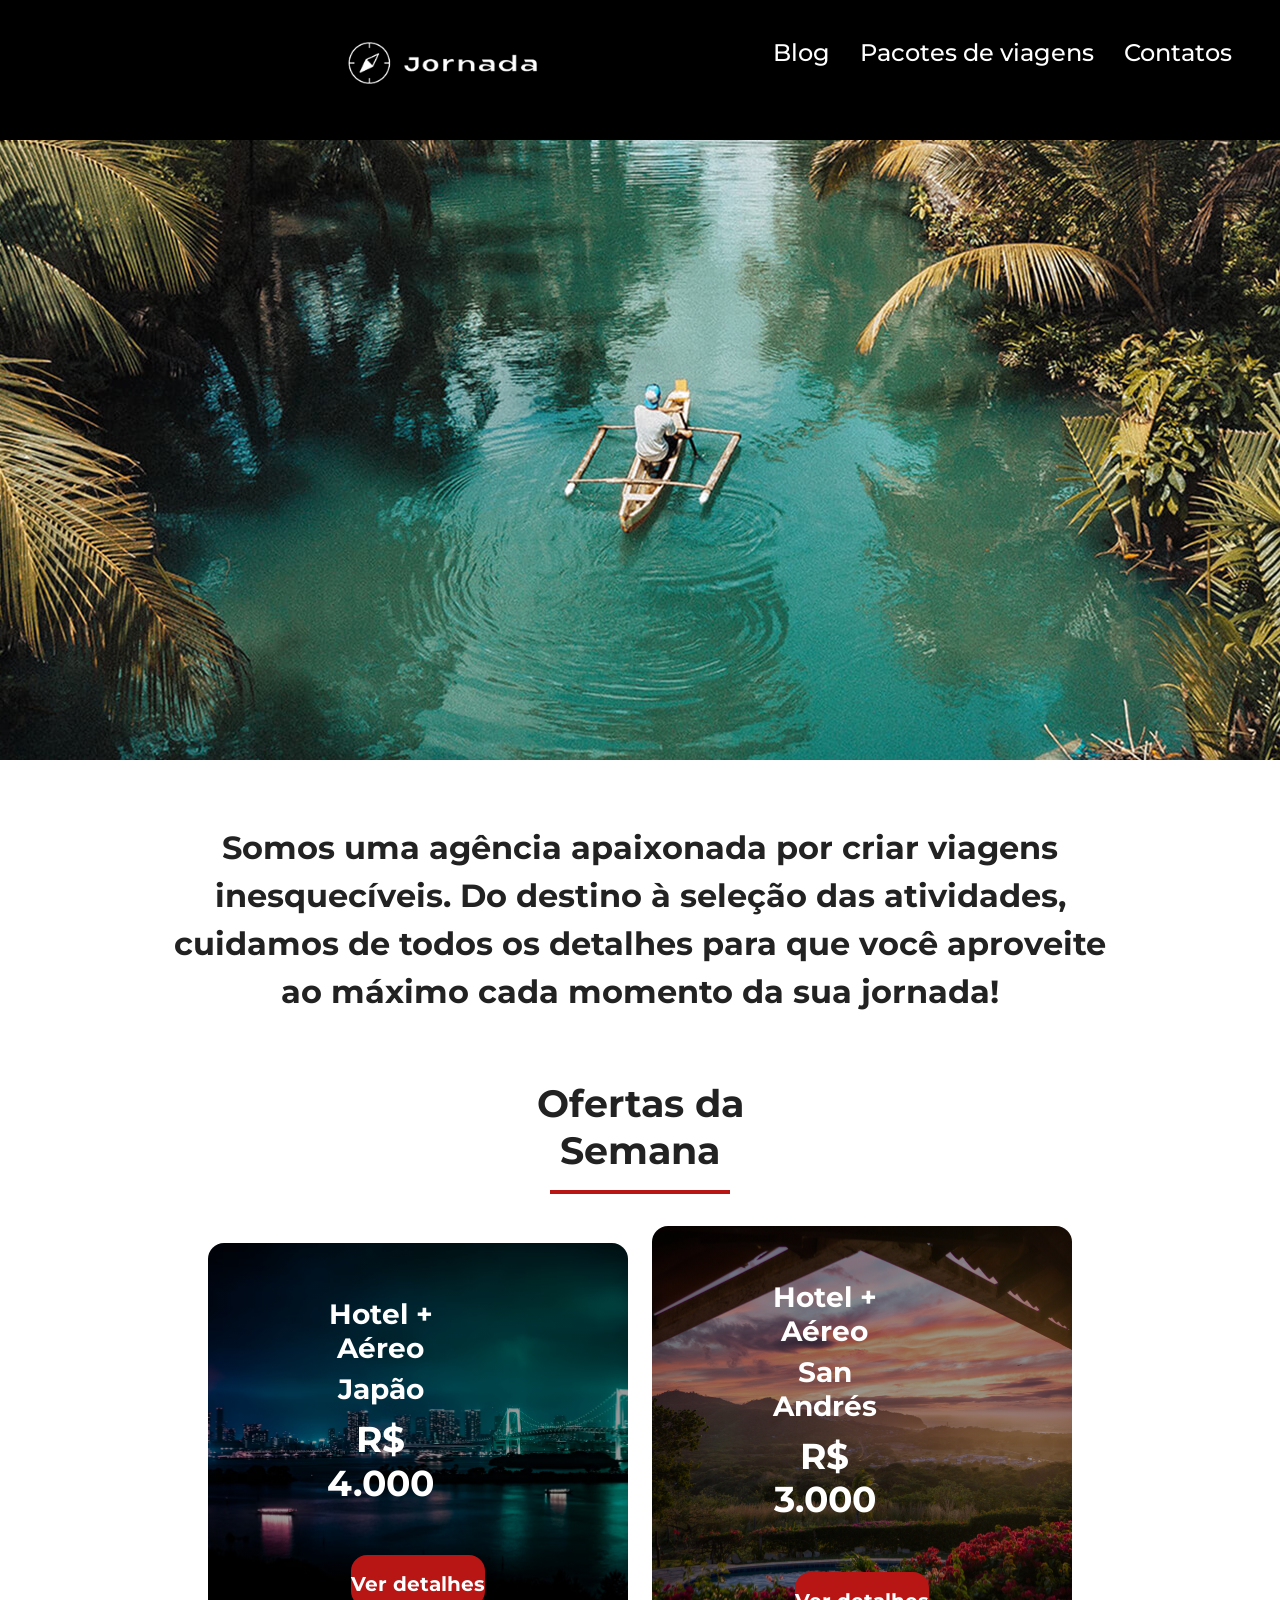
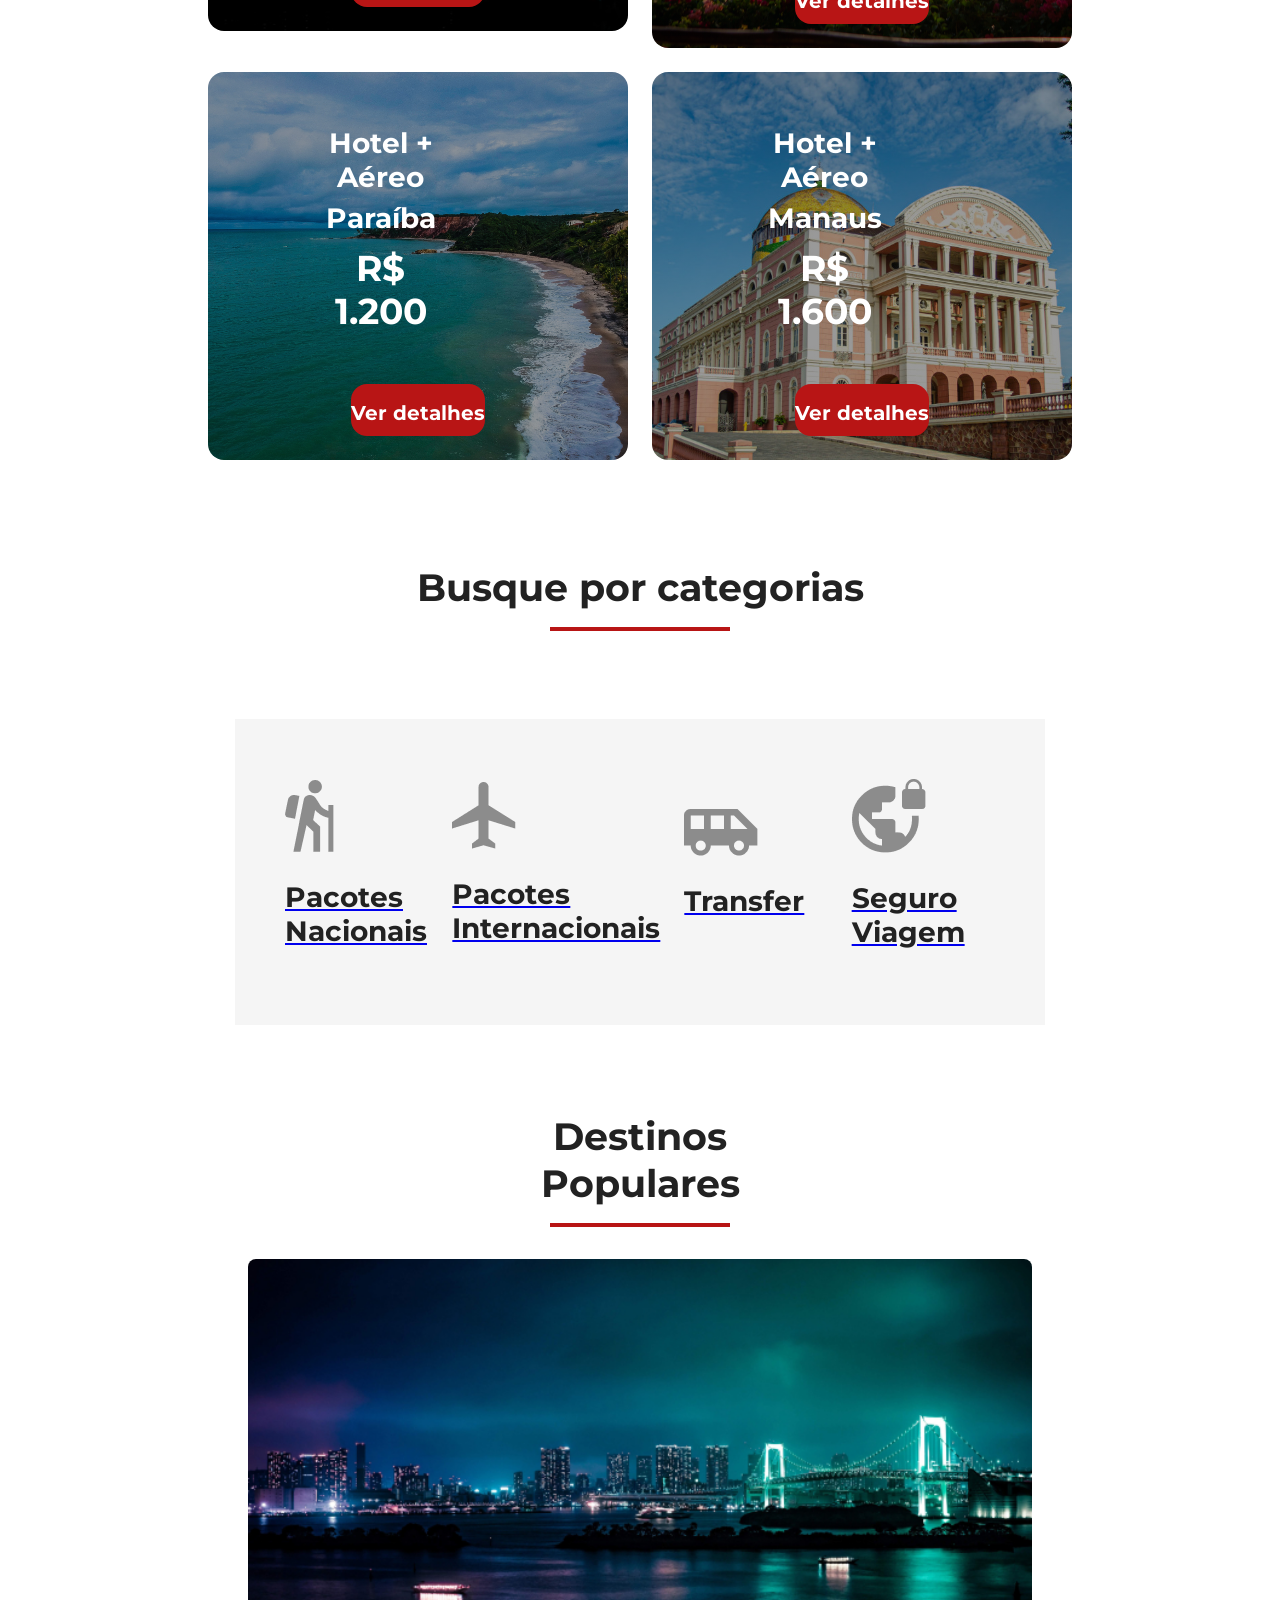
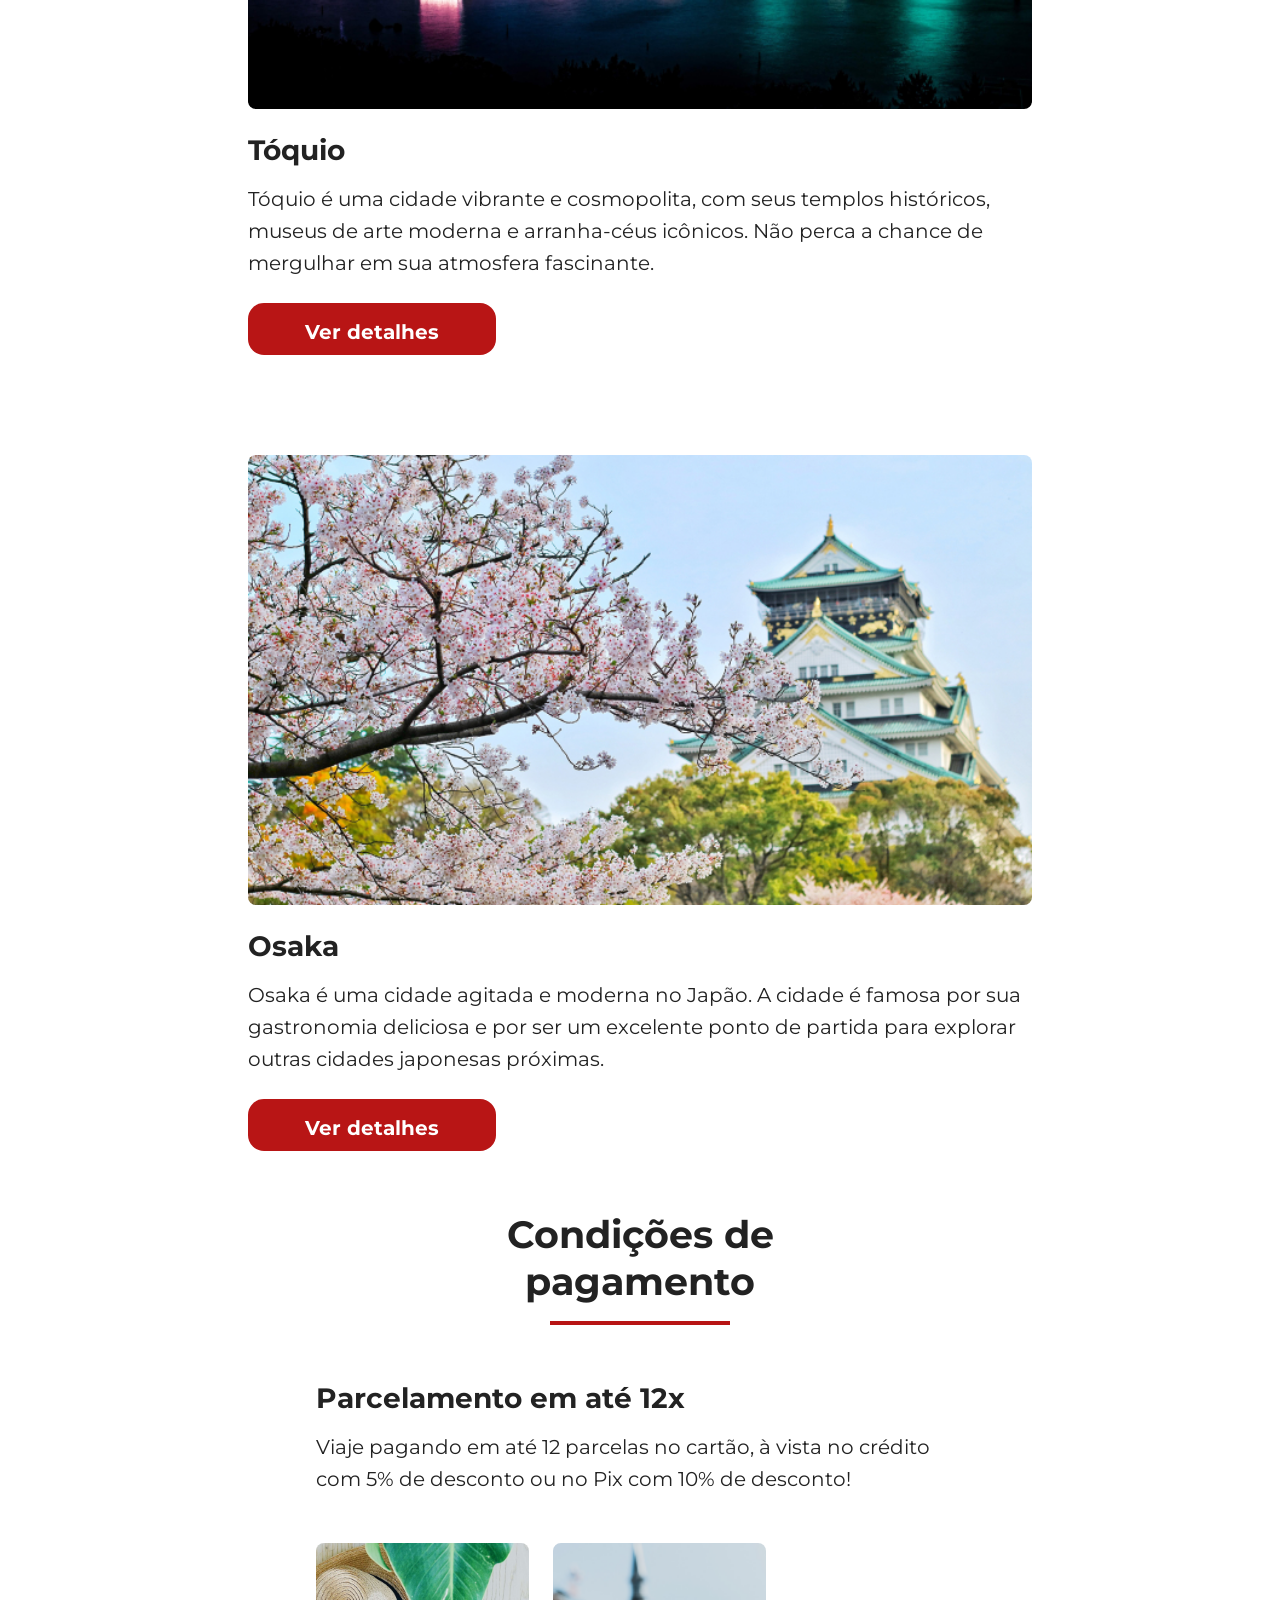
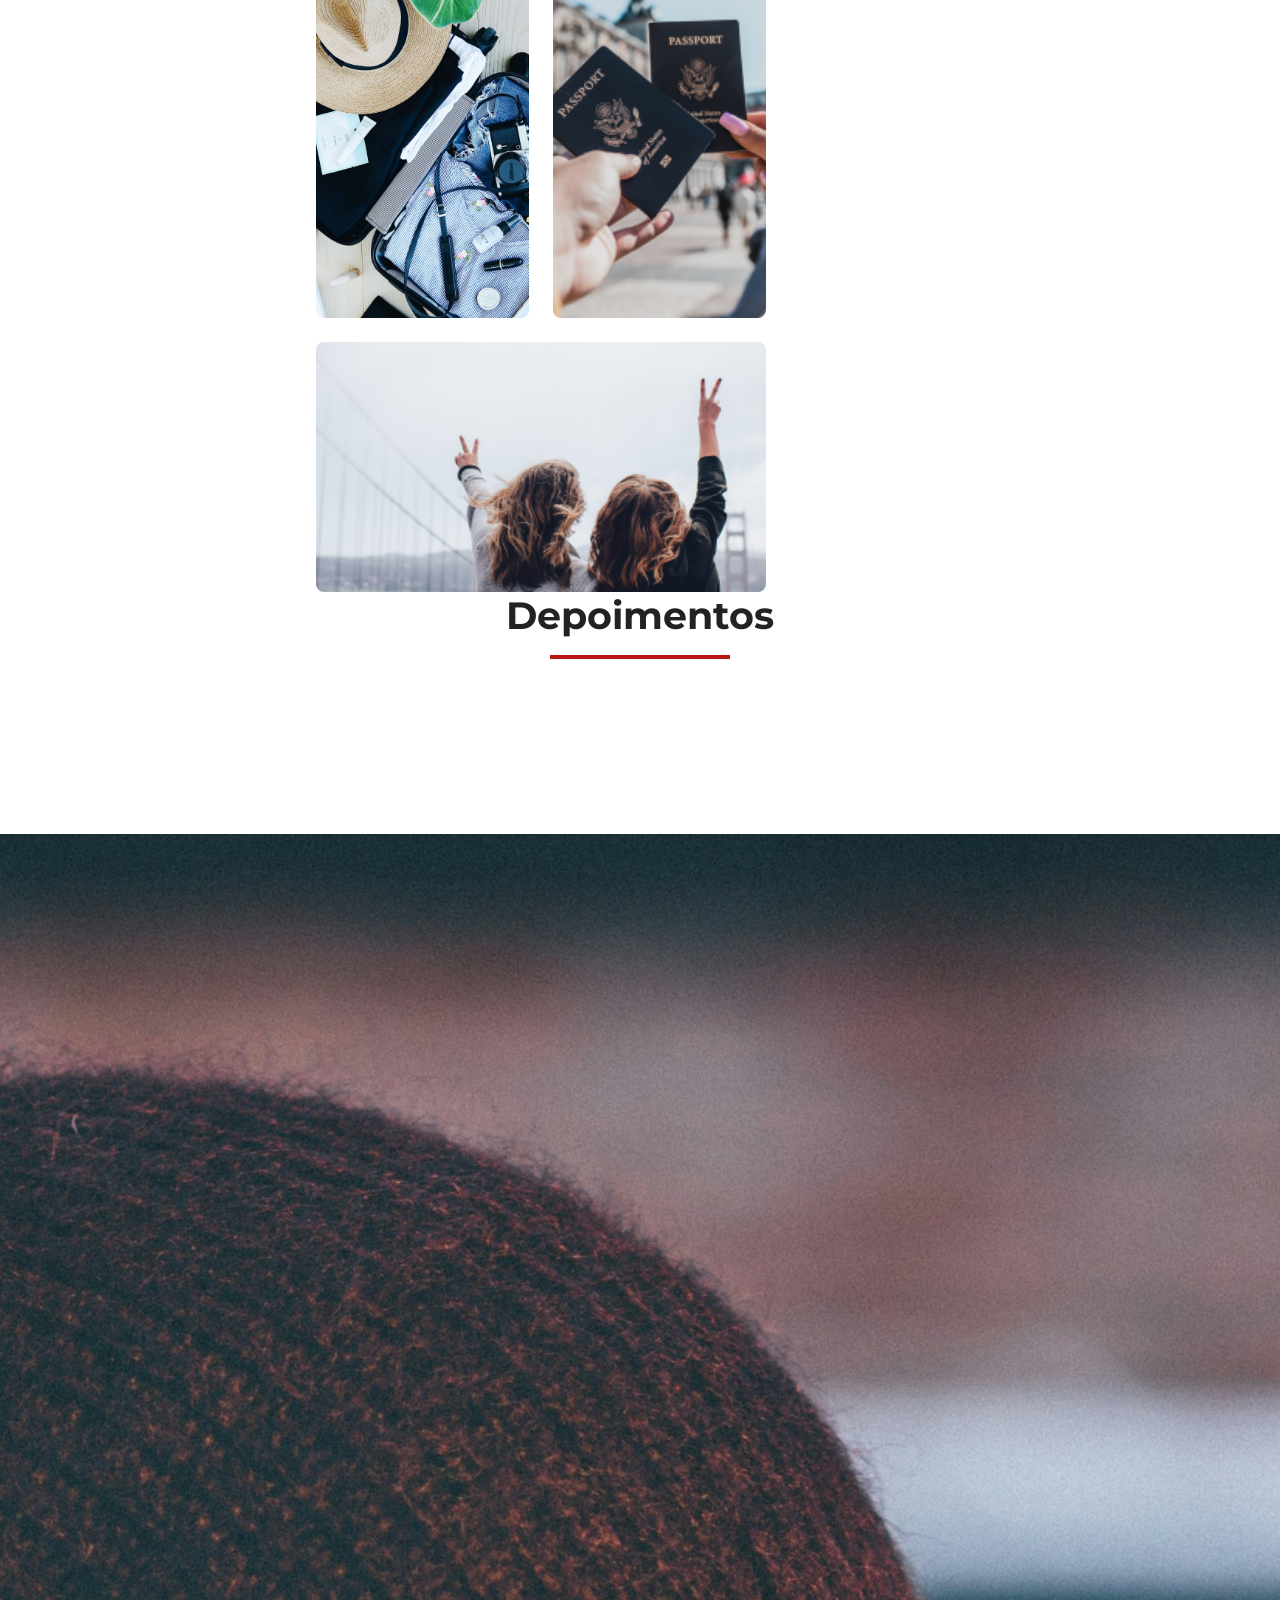
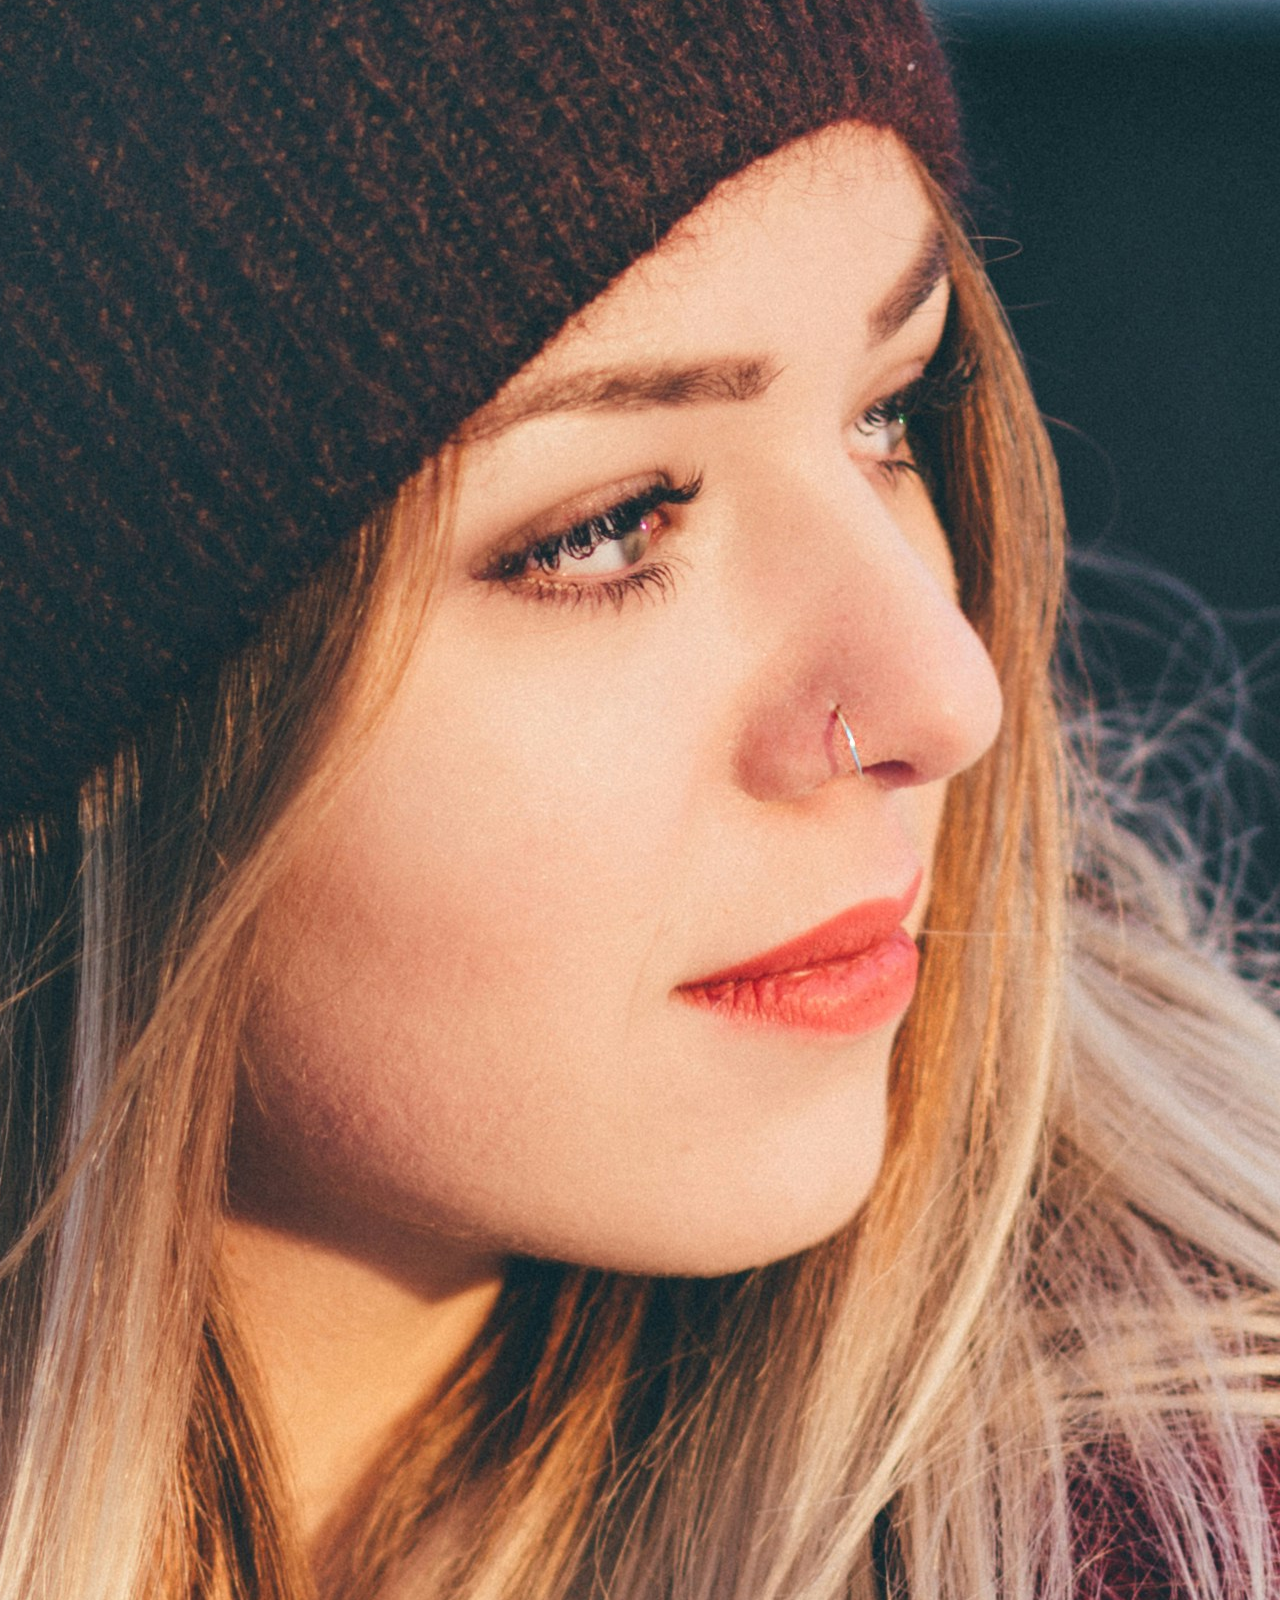
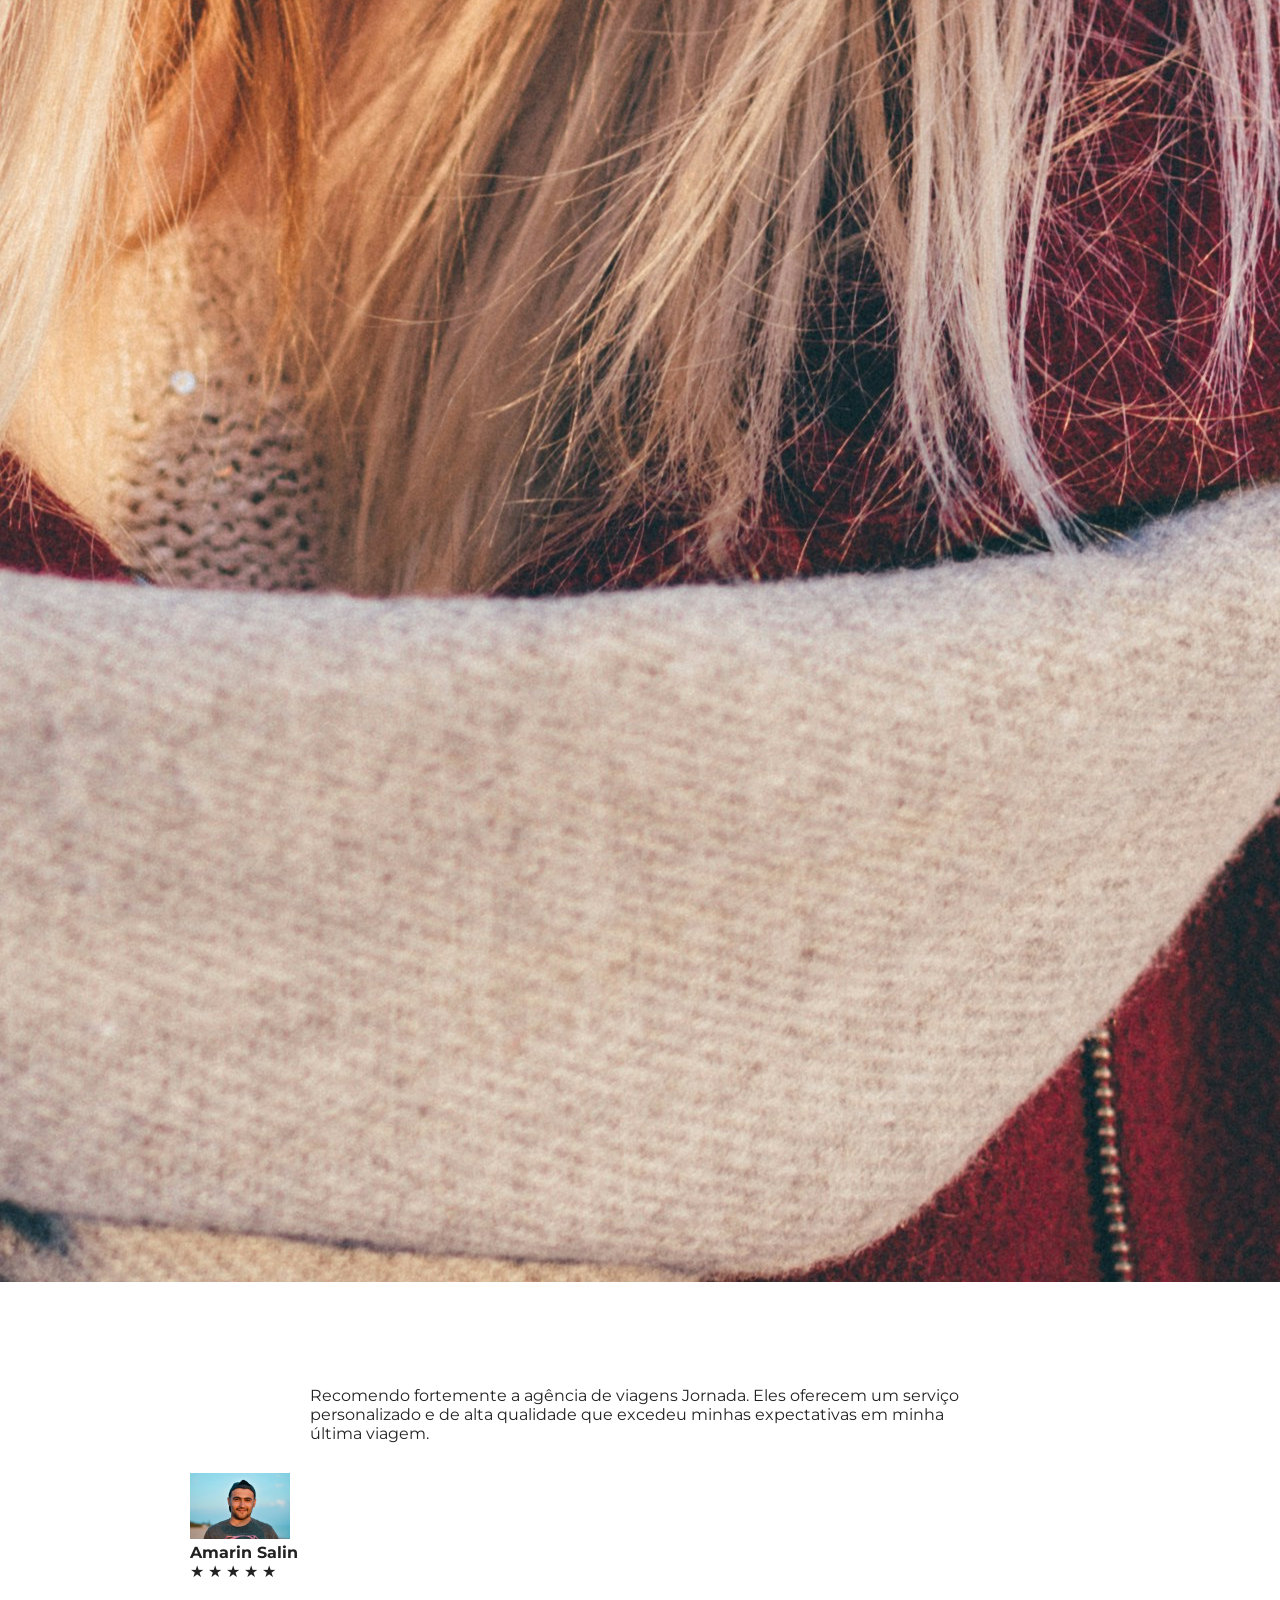
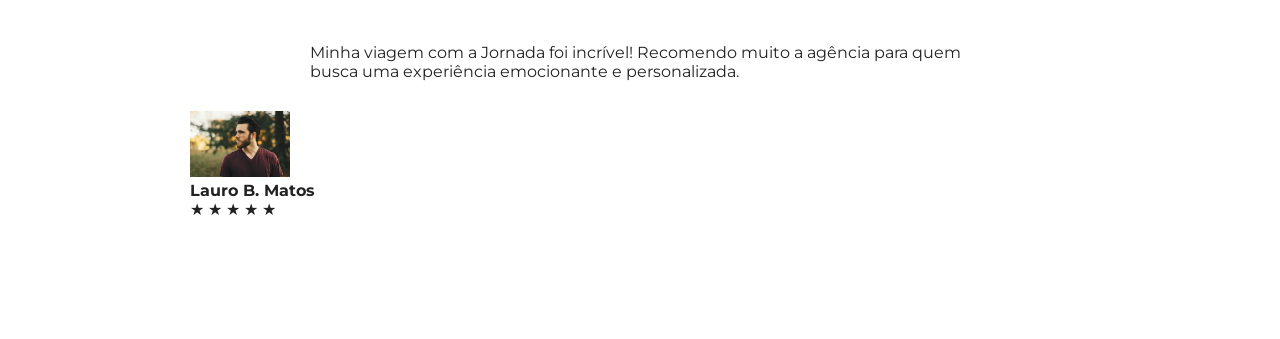
==== index.html @ e52e6d67 "reabase do html" ====
<!doctype html>
<html lang="pt-br">
  <head>
    <meta charset="UTF-8" />
    <meta name="viewport" content="width=device-width, initial-scale=1.0" />
    <link rel="stylesheet" href="./css/style.css" />
    <title>Jornada de Viagens</title>
  </head>
  <body>
    <header class="main-header" class="main-header">
      <a class="logo" href="index.html" title="Volta para a página Inicial ">
        <img
          class="img-mobile"
          src="././css/img/bussola-jornada-branca 1.png"
          alt="Bussola da Jornada de Viagens branca"
        />
      </a>
      <img
        class="img-desktop"
        src="./css/img/bussula-jornada-texto-branco.png"
        alt="Logo da Jornada de Viagens branca"
      />
      <div class="navigation-menu">
        <label for="menu">
          <img src="./css/img/menu.png" alt="Ícone de menu" />
        </label>
        <input type="checkbox" id="menu" class="menu-toggle" hidden />
        <nav>
          <ul class="list-links">
            <li>
              <a href="blog.html" target="_blank" title="Acessar o blog"
                >Blog</a
              >
            </li>
            <li>
              <a
                href="pacotes.html"
                target="_blank"
                title="Ver pacotes de viagens"
                >Pacotes de viagens</a
              >
            </li>
            <li>
              <a
                href="contatos.html"
                target="_blank"
                title="Acessar informações de contatos"
                >Contatos</a
              >
            </li>
          </ul>
        </nav>
      </div>
    </header>
    <section class="hero">
      <div class="hero-img"></div>
      <h2>
        Somos uma agência apaixonada por criar viagens inesquecíveis. Do destino
        à seleção das atividades, cuidamos de todos os detalhes para que você
        aproveite ao máximo cada momento da sua jornada!
      </h2>
    </section>
    <section class="offers">
      <div class="section-title">
        <h2>Ofertas da Semana</h2>
        <hr />
      </div>
      <div class="offers-cards">
        <article class="card japao">
          <header>
            <p>Hotel + Aéreo</p>
            <h3>
              Japão<br />
              <span>R$ 4.000</span>
            </h3>
          </header>
          <footer>
            <a href="#" class="button">Ver detalhes</a>
          </footer>
        </article>

        <article class="card san-andreas">
          <header>
            <p>Hotel + Aéreo</p>
            <h3>
              San Andrés<br />
              <span>R$ 3.000</span>
            </h3>
          </header>
          <footer>
            <a href="#" class="button">Ver detalhes</a>
          </footer>
        </article>

        <article class="card paraiba">
          <header>
            <p>Hotel + Aéreo</p>
            <h3>
              Paraíba<br />
              <span>R$ 1.200</span>
            </h3>
          </header>
          <footer>
            <a href="#" class="button">Ver detalhes</a>
          </footer>
        </article>

        <article class="card manaus">
          <header>
            <p>Hotel + Aéreo</p>
            <h3>
              Manaus<br />
              <span>R$ 1.600</span>
            </h3>
          </header>
          <footer>
            <a href="#" class="button">Ver detalhes</a>
          </footer>
        </article>
      </div>
    </section>
    <section class="category">
      <div class="section-title">
        <h2>Busque por categorias</h2>
        <hr />
      </div>
      <div class="icone">
        <a href="#" target="_blank" class="card">
          <img src="./css/img/andarilho.png" alt="icone de andarilho" />
          <h3 class="content-title">
            Pacotes<br />
            Nacionais
          </h3>
        </a>

        <a href="#" target="_blank" class="card">
          <img src="./css/img/aviao.png" alt="icone de aviao" />
          <h3 class="content-title">
            Pacotes<br />
            Internacionais
          </h3>
        </a>

        <a href="#" target="_blank" class="card single-line transfer">
          <img src="./css/img/onibus.png" alt="icone de onibus" />
          <h3 class="content-title">Transfer</h3>
        </a>

        <a href="#" target="_blank" class="card">
          <img src="./css/img/planeta.png" alt="icone de globo" />
          <h3 class="content-title">
            Seguro<br />
            Viagem
          </h3>
        </a>
      </div>
    </section>
    <section class="destination">
      <div class="section-title">
        <h2>Destinos Populares</h2>
        <hr />
      </div>

      <div class="destination-items">
        <!-- Item Tokyo -->
        <article class="item-tokyo">
          <div class="img-destination-tokyo"></div>
          <div class="content-wrapper">
            <h4 class="content-title">Tóquio</h4>
            <p class="content-text">
              Tóquio é uma cidade vibrante e cosmopolita, com seus templos
              históricos, museus de arte moderna e arranha-céus icônicos. Não
              perca a chance de mergulhar em sua atmosfera fascinante.
            </p>
            <a
              href="#"
              target="_blank"
              class="button"
              title="veja mais detalhes do destino Tokyo"
            >
              Ver detalhes
            </a>
          </div>
        </article>

        <!-- Item Osaka -->
        <article class="item-osaka">
          <div class="img-destination-osaka"></div>
          <div class="content-wrapper">
            <h4 class="content-title">Osaka</h4>
            <p class="content-text">
              Osaka é uma cidade agitada e moderna no Japão. A cidade é famosa
              por sua gastronomia deliciosa e por ser um excelente ponto de
              partida para explorar outras cidades japonesas próximas.
            </p>
            <a
              href="#"
              target="_blank"
              class="button"
              title="veja mais detalhes do destino Osaka"
            >
              Ver detalhes
            </a>
          </div>
        </article>
      </div>
    </section>
    <section class="payment">
      <div class="section-title">
        <h2>Condições de pagamento</h2>
        <hr />
      </div>
      <div class="content-container">
        <div class="text-content">
          <h3 class="content-title">Parcelamento em até 12x</h3>
          <p class="content-text">
            Viaje pagando em até 12 parcelas no cartão, à vista no crédito com
            5% de desconto ou no Pix com 10% de desconto!
          </p>
        </div>
        <div class="image-content">
          <div class="image bag"></div>
          <div class="image passport"></div>
          <div class="image people colspan-2"></div>
        </div>
      </div>
    </section>
    <section class="testimonials">
      <div class="section-title">
        <h2>Depoimentos</h2>
        <hr />
      </div>
      <div class="testimonials-container">
        <article>
          <header>
            <p>
              A Jornada foi uma das melhores agências de viagens que eu já
              experimentei. O serviço ao cliente foi excepcional, e toda a
              equipe foi muito atenciosa e prestativa.
            </p>
          </header>
          <footer>
            <img src="./css/img/perfil01.jpg" alt="Foto de Talita Vilas Boas" />
            <div class="profile-content">
              <h4>Talita Vilas Boas</h4>
              <div class="rating">
                <span class="star">★ </span>
                <span class="star">★ </span>
                <span class="star">★ </span>
                <span class="star">★ </span>
                <span class="star">★ </span>
              </div>
            </div>
          </footer>
        </article>
        <article>
          <header>
            <p>
              Recomendo fortemente a agência de viagens Jornada. Eles oferecem
              um serviço personalizado e de alta qualidade que excedeu minhas
              expectativas em minha última viagem.
            </p>
          </header>
          <footer>
            <img
              src="./css/img/perfil02.jpg"
              width="100px"
              alt="Foto de Amarin Salin"
            />
            <div class="profile-content">
              <h4>Amarin Salin</h4>
              <div class="rating">
                <span class="star">★ </span>
                <span class="star">★ </span>
                <span class="star">★ </span>
                <span class="star">★ </span>
                <span class="star">★ </span>
              </div>
            </div>
          </footer>
        </article>
        <article>
          <header>
            <p>
              Minha viagem com a Jornada foi incrível! Recomendo muito a agência
              para quem busca uma experiência emocionante e personalizada.
            </p>
          </header>
          <footer>
            <img
              src="./css/img/perfil03.jpg"
              width="100px"
              alt="Foto de Lauro B. Matos"
            />
            <div class="profile-content">
              <h4>Lauro B. Matos</h4>
              <div class="rating">
                <span class="star">★ </span>
                <span class="star">★ </span>
                <span class="star">★ </span>
                <span class="star">★ </span>
                <span class="star">★ </span>
              </div>
            </div>
          </footer>
        </article>
      </div>
    </section>
  </body>
</html>
---- css/style.css ----
@import url(global.css);
@import url(header.css);
@import url(hero.css);
@import url(offers.css);
@import url(categoria.css);
@import url(destinations.css);
@import url(payments.css);
@import url(testimonials.css);
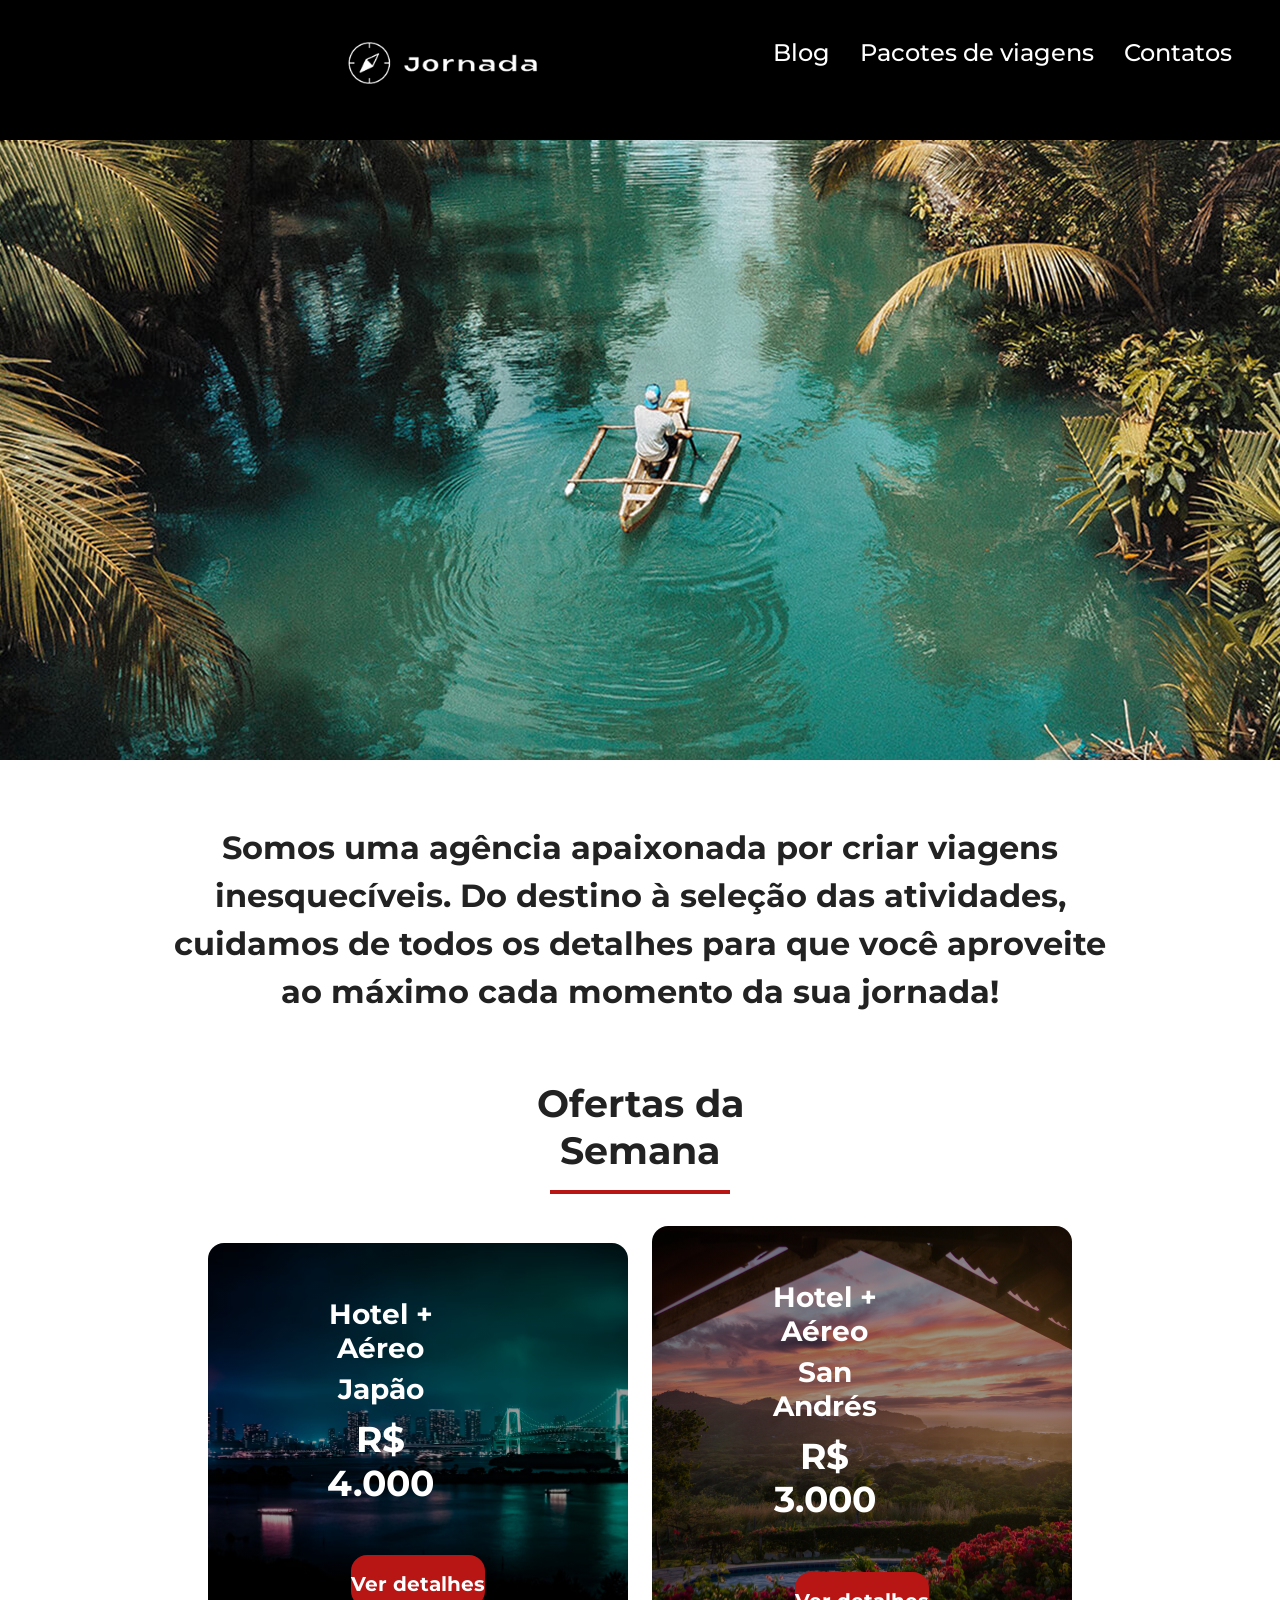
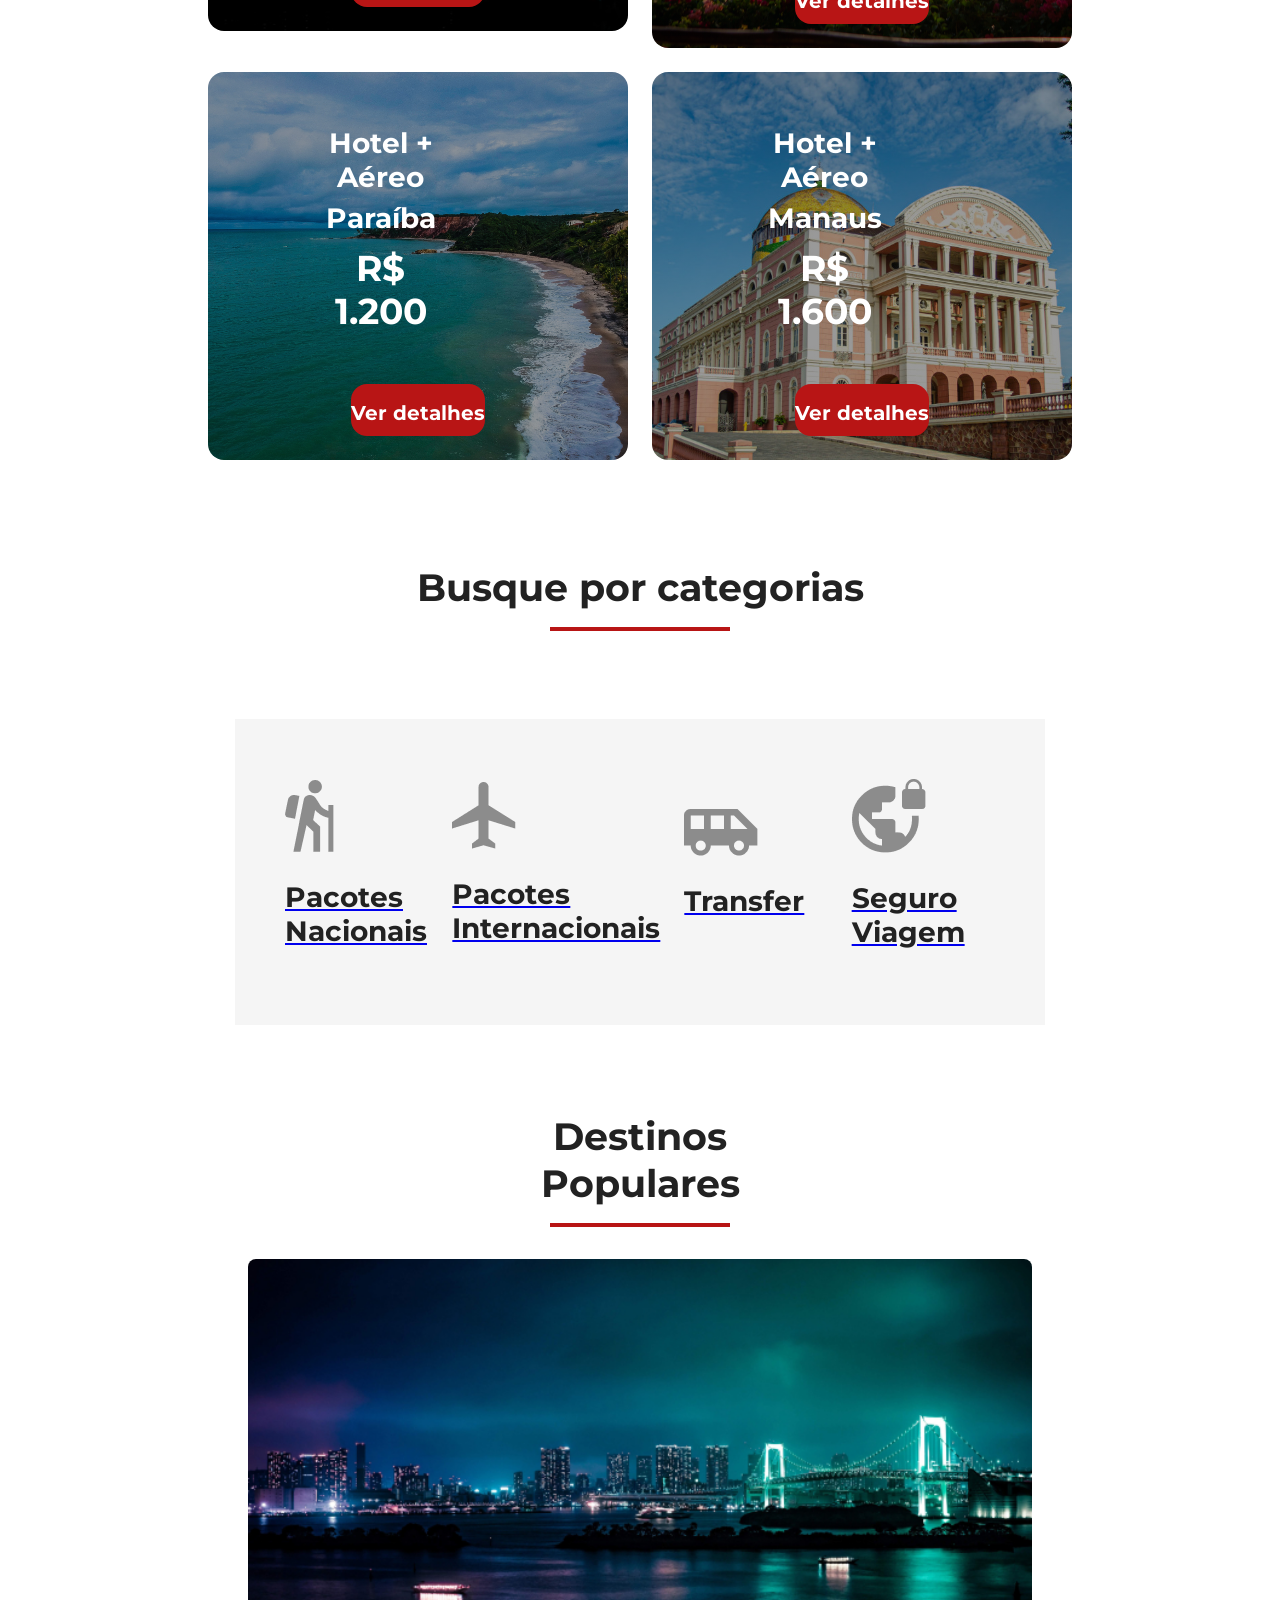
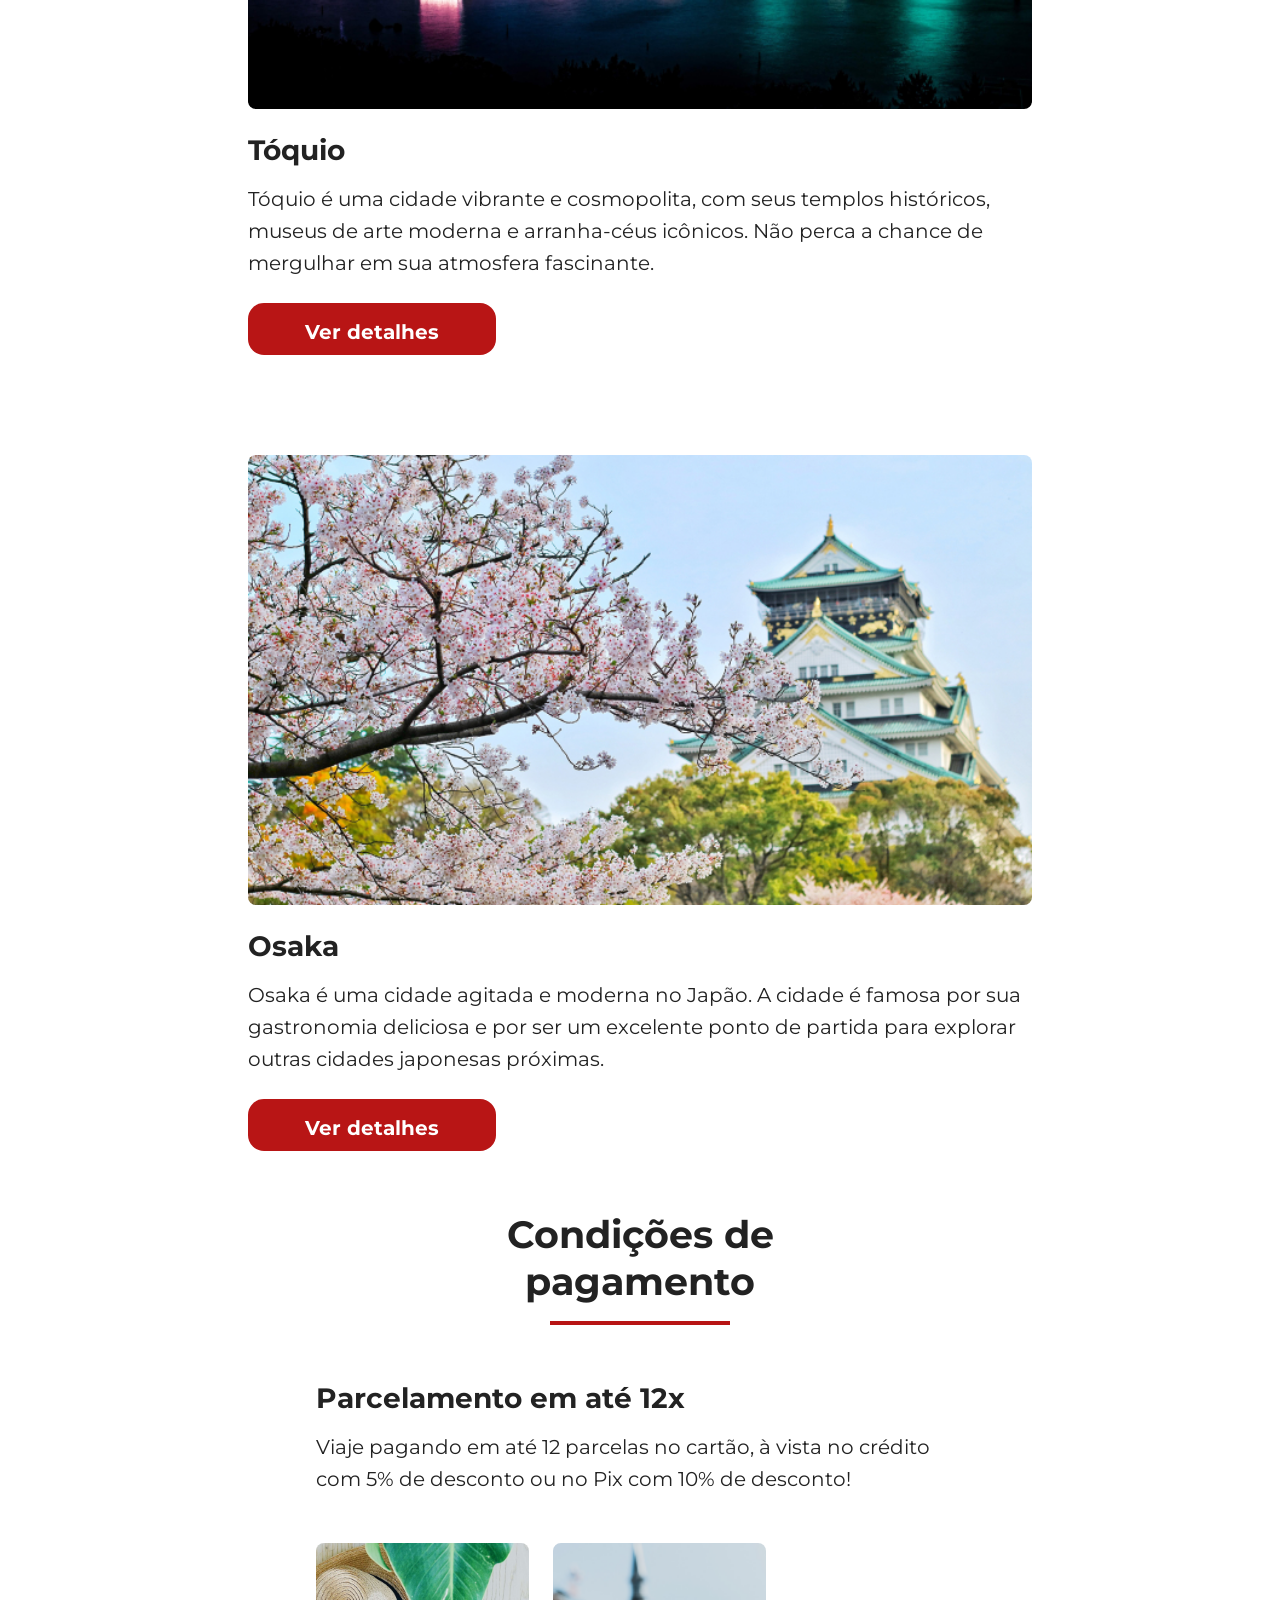
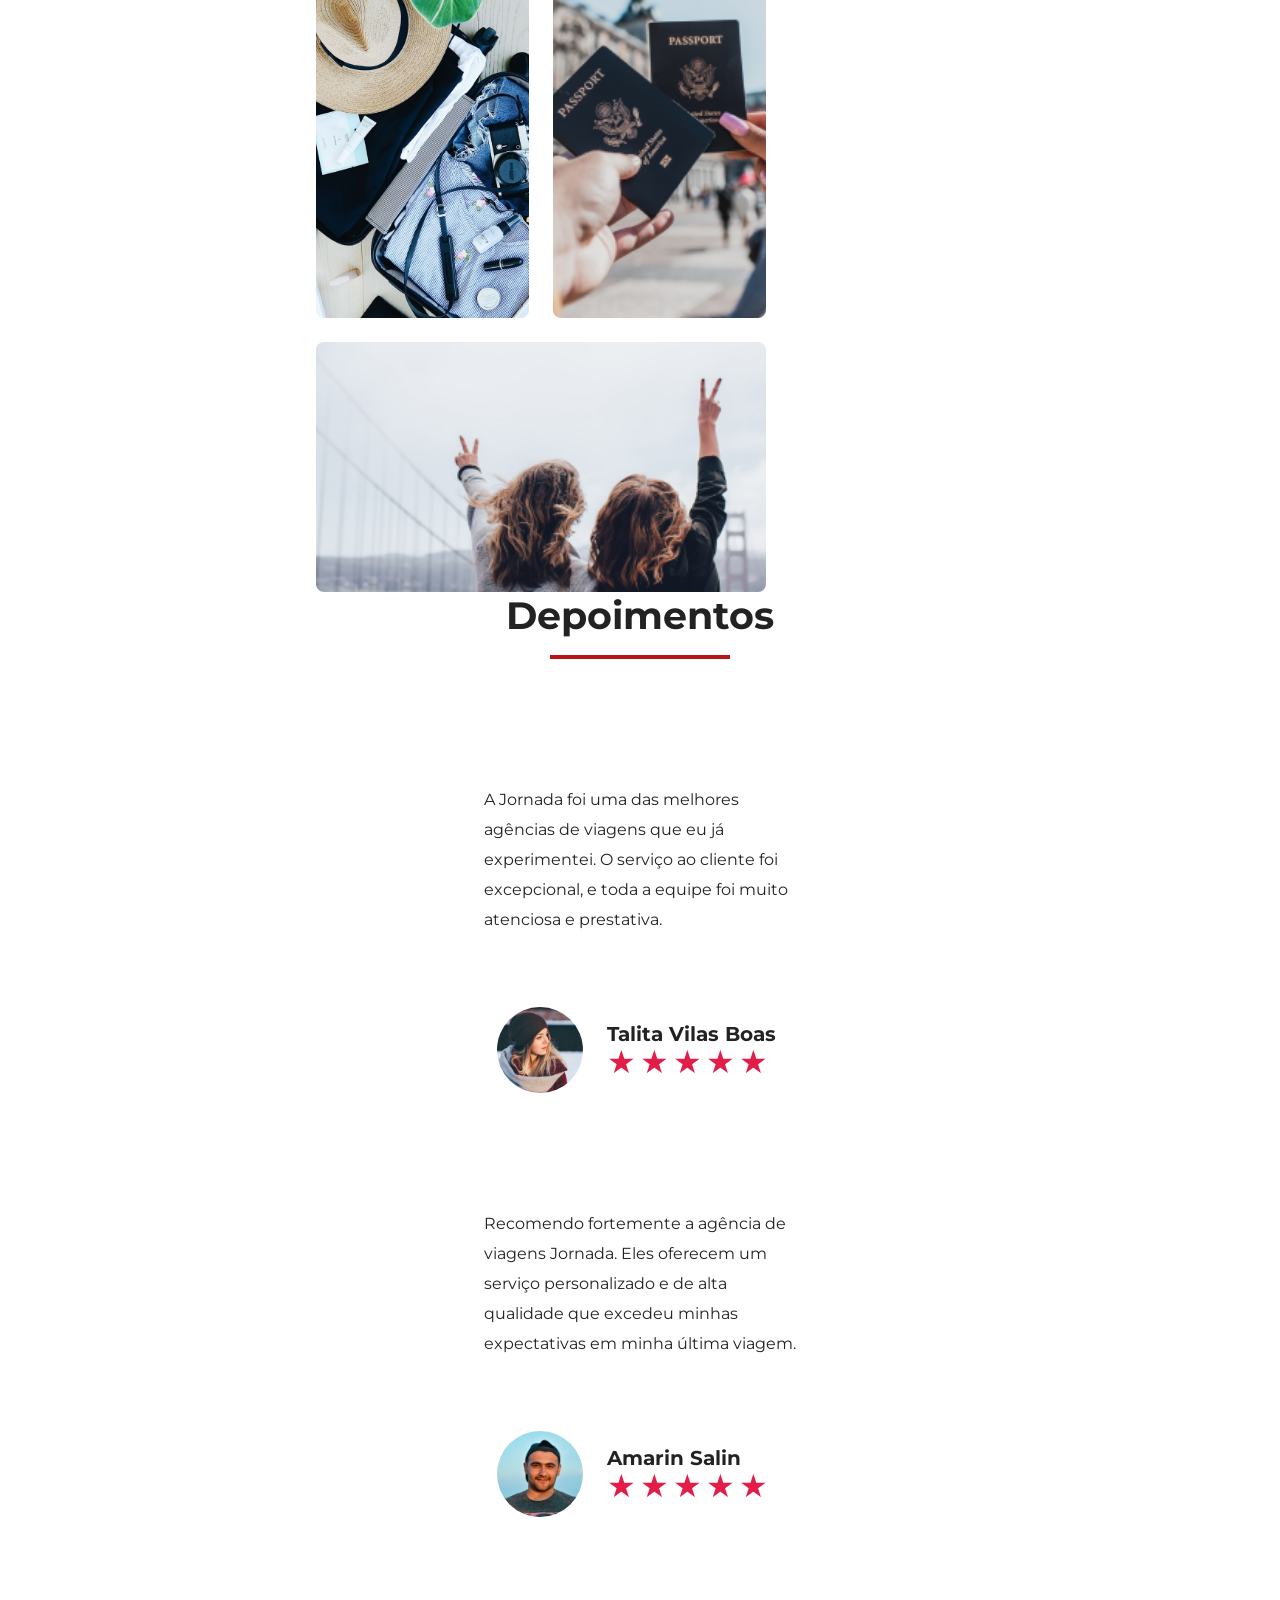
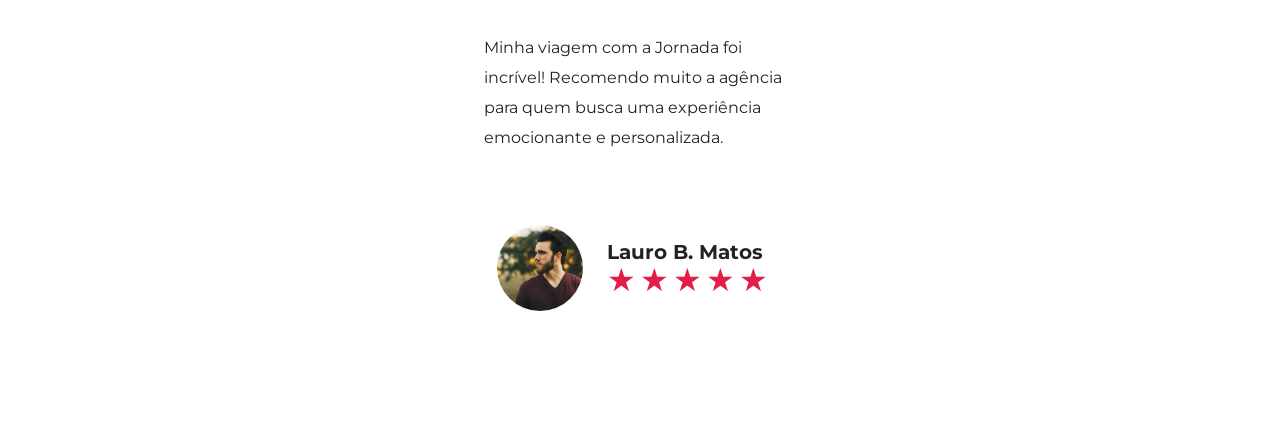
==== commit e2043098: "desenvolvimento do layout mobile da feat testimonials" ====
--- a/index.html
+++ b/index.html
@@ -240,7 +240,10 @@
             </p>
           </header>
           <footer>
-            <img src="./css/img/perfil01.jpg" alt="Foto de Talita Vilas Boas" />
+            <img 
+              class="img-testiomonials"           
+              src="./css/img/perfil01.jpg"  
+              alt="Foto de Talita Vilas Boas" />
             <div class="profile-content">
               <h4>Talita Vilas Boas</h4>
               <div class="rating">
@@ -263,8 +266,8 @@
           </header>
           <footer>
             <img
+              class="img-testiomonials"
               src="./css/img/perfil02.jpg"
-              width="100px"
               alt="Foto de Amarin Salin"
             />
             <div class="profile-content">
@@ -289,7 +292,7 @@
           <footer>
             <img
               src="./css/img/perfil03.jpg"
-              width="100px"
+              class="img-testiomonials"
               alt="Foto de Lauro B. Matos"
             />
             <div class="profile-content">
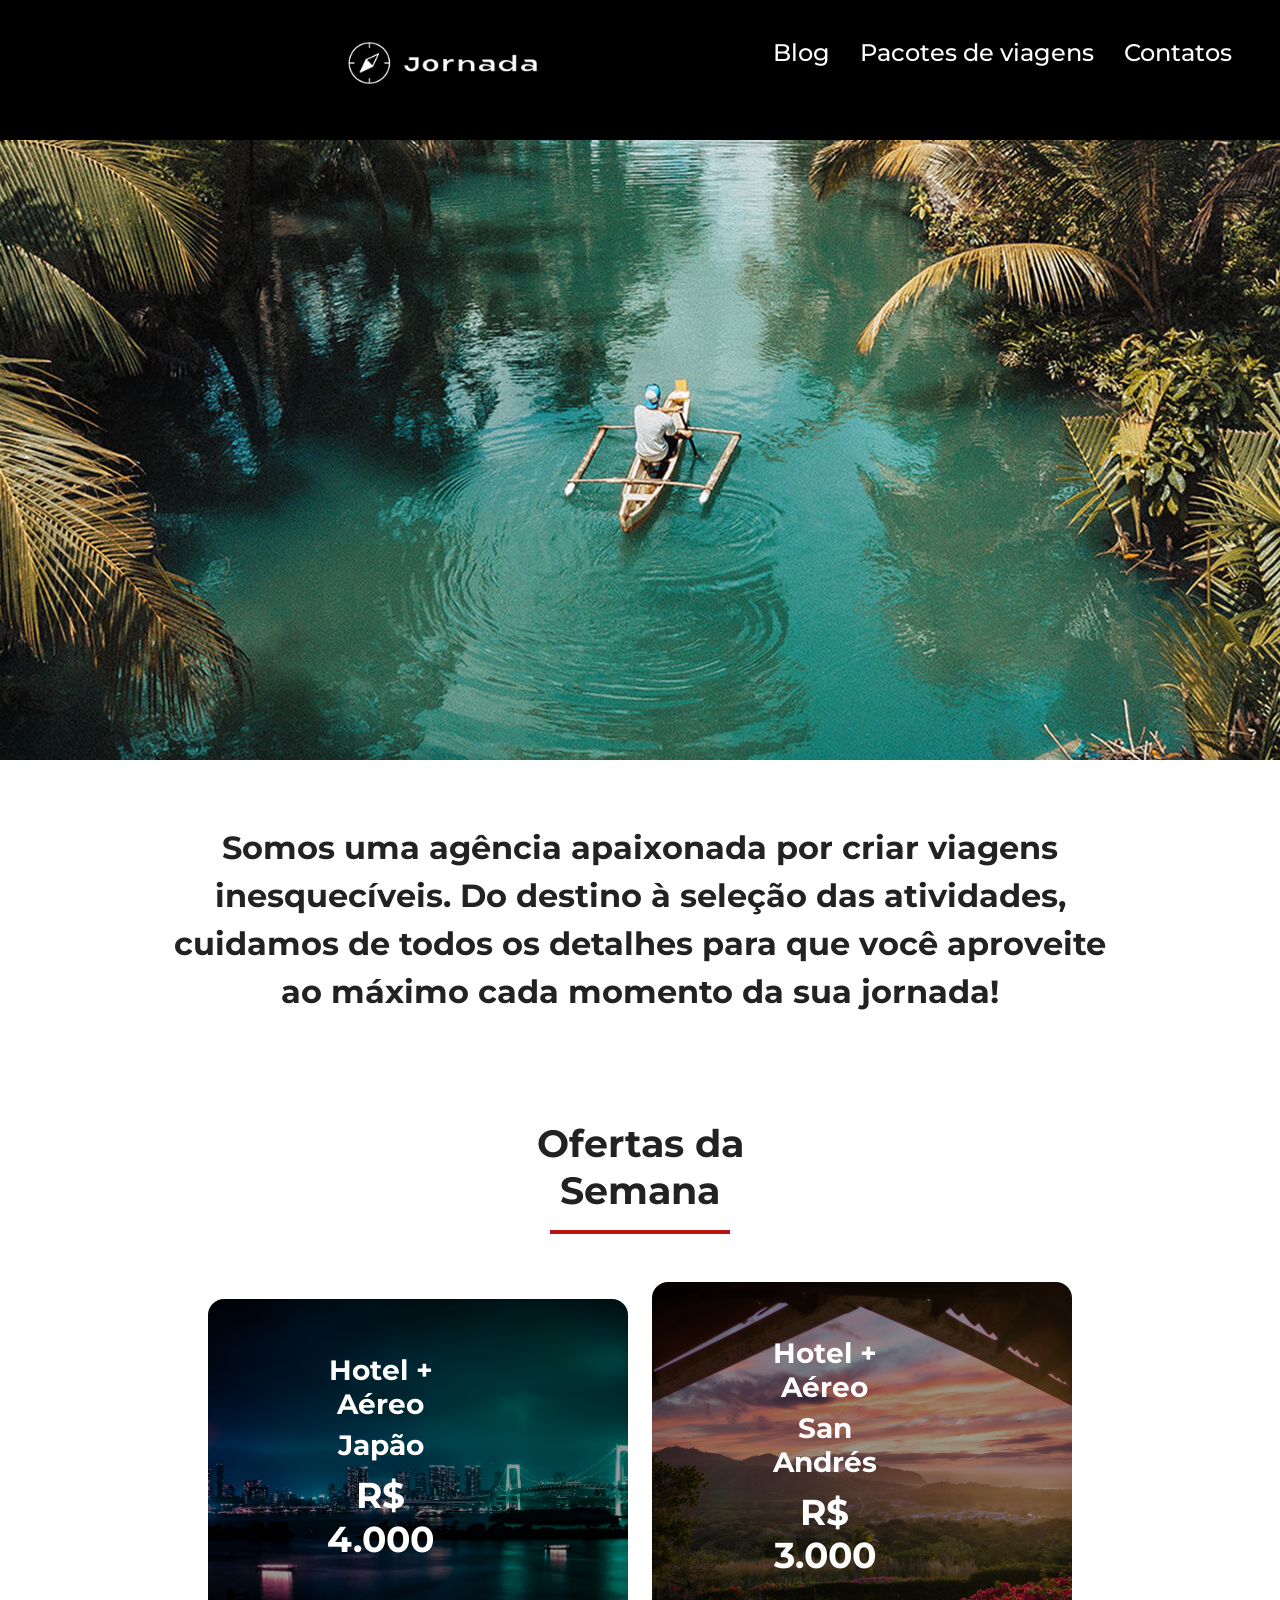
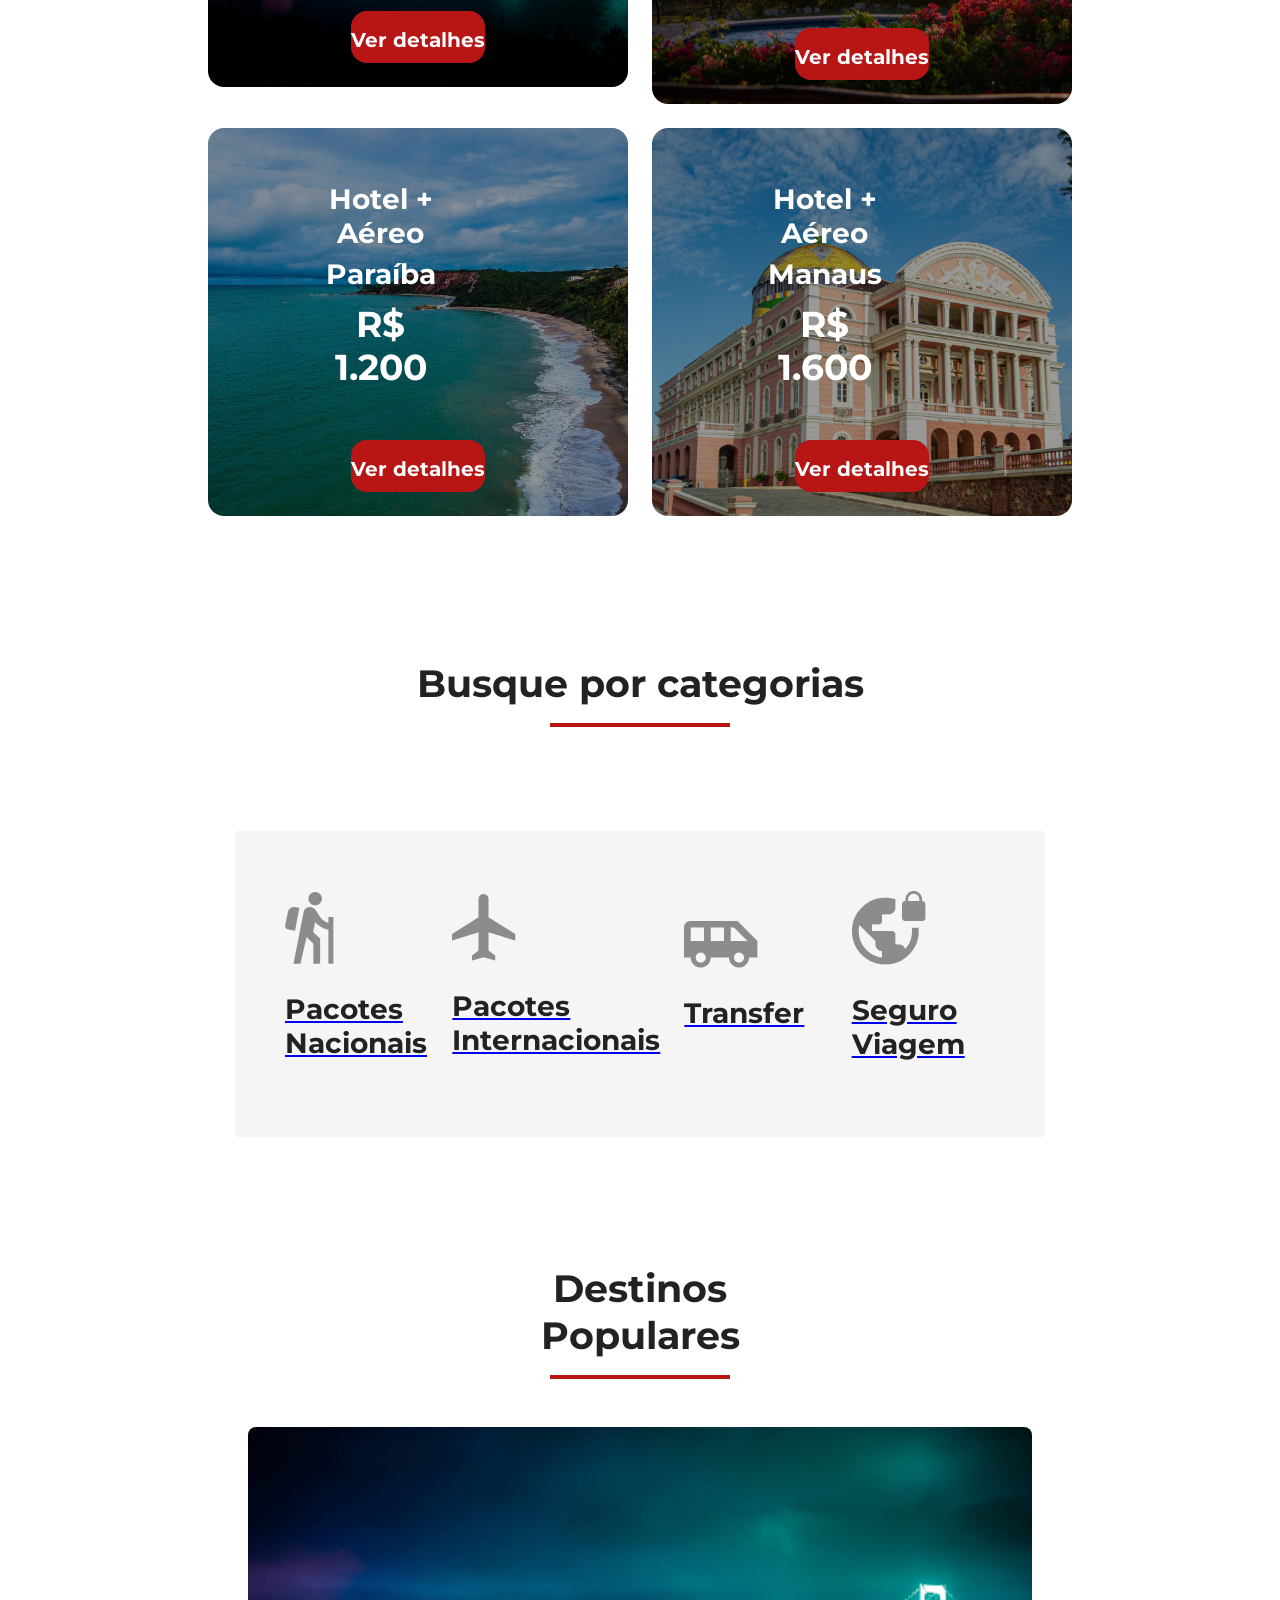
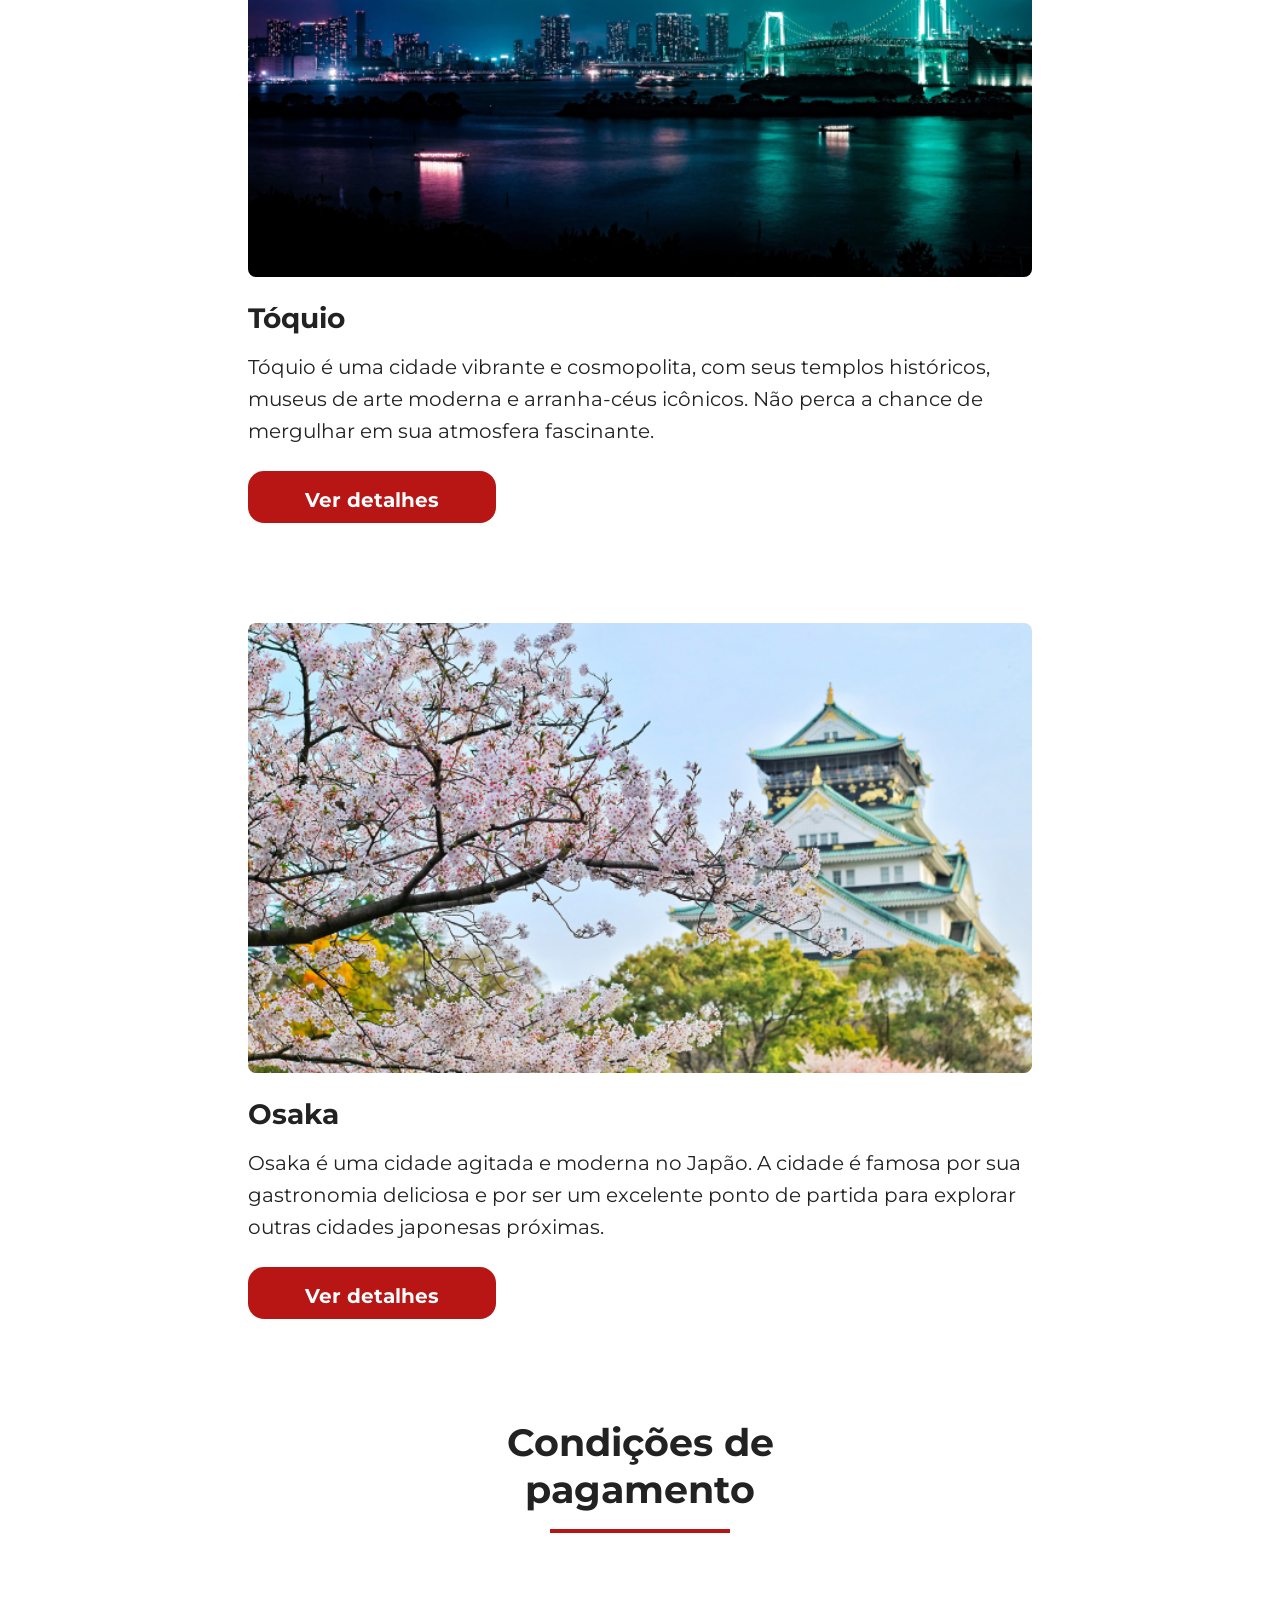
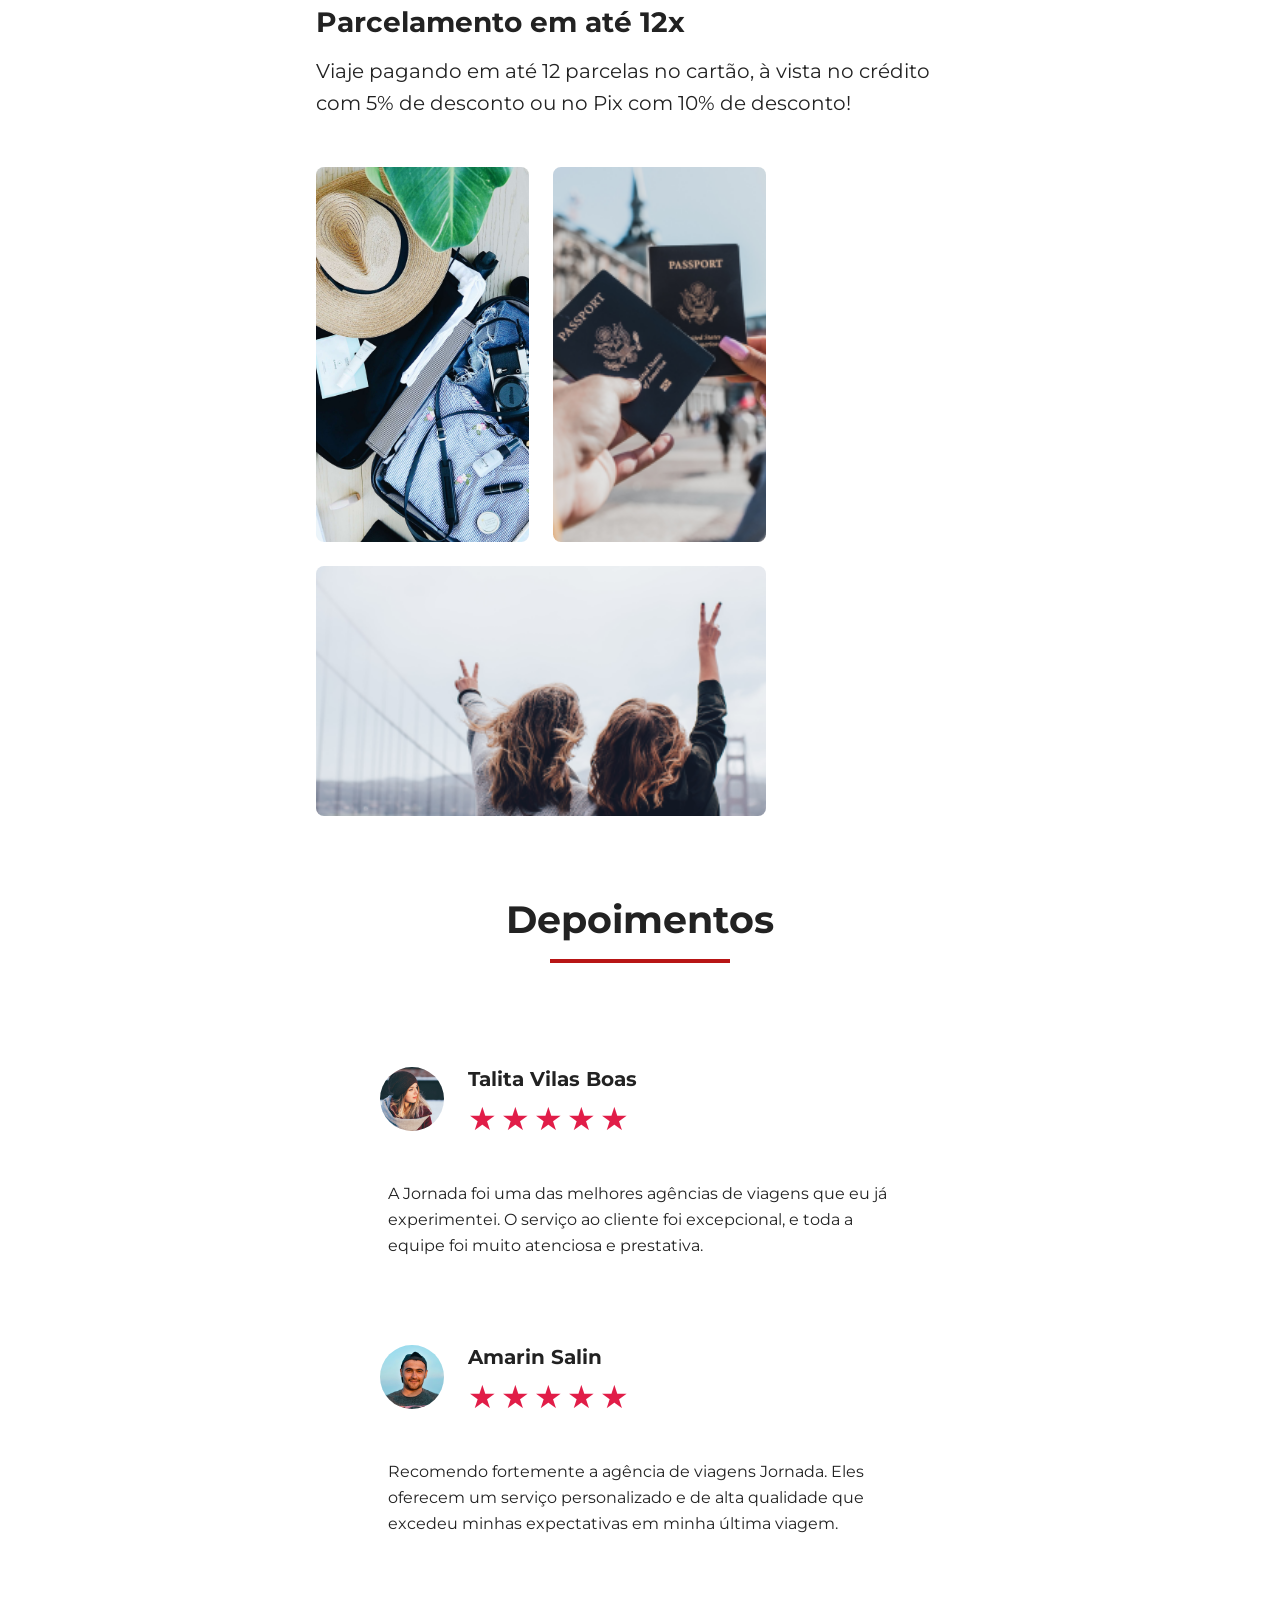
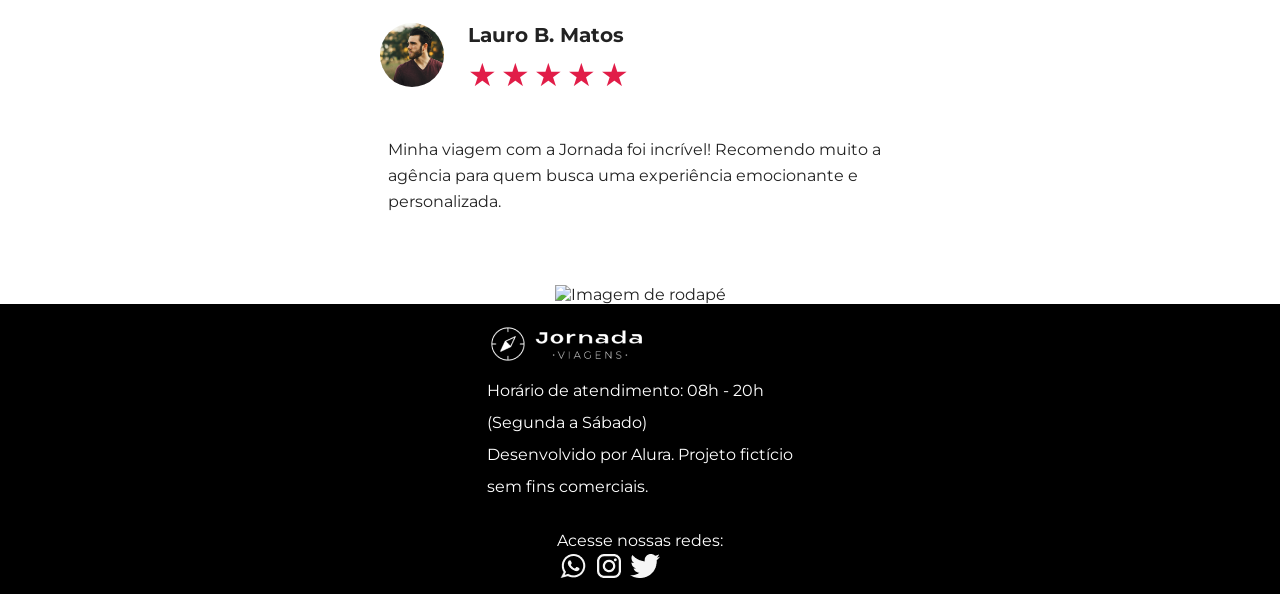
==== commit 7d8a615c: "feat: add footer section with responsive design and new images" ====
--- a/index.html
+++ b/index.html
@@ -240,10 +240,11 @@
             </p>
           </header>
           <footer>
-            <img 
-              class="img-testiomonials"           
-              src="./css/img/perfil01.jpg"  
-              alt="Foto de Talita Vilas Boas" />
+            <img
+              class="img-testiomonials"
+              src="./css/img/perfil01.jpg"
+              alt="Foto de Talita Vilas Boas"
+            />
             <div class="profile-content">
               <h4>Talita Vilas Boas</h4>
               <div class="rating">
@@ -309,5 +310,33 @@
         </article>
       </div>
     </section>
+    <footer>
+      <div class="img-footer">
+        <img src="./css/img/imagem-rodape.png" alt="Imagem de rodapé" />
+      </div>
+
+      <div class="content-footer">
+        <div class="info-footer">
+          <img
+            src="./css/img/logo-branco.png"
+            alt="Logo da Jornada de Viagens branca"
+          />
+          <p>
+            Horário de atendimento: 08h - 20h <br />
+            (Segunda a Sábado)
+          </p>
+          <p>
+            Desenvolvido por Alura. Projeto fictício <br />
+            sem fins comerciais.
+          </p>
+        </div>
+        <div class="social-media">
+          <p>Acesse nossas redes:</p>
+          <a href="#"><img src="./css/img/whatsapp.png" alt="WhatsApp" /></a>
+          <a href="#"><img src="./css/img/instagran.png" alt="Instagram" /></a>
+          <a href="#"><img src="./css/img/twitter.png" alt="Twitter" /></a>
+        </div>
+      </div>
+    </footer>
   </body>
-</html>+</html>
--- a/css/style.css
+++ b/css/style.css
@@ -6,3 +6,4 @@
 @import url(destinations.css);
 @import url(payments.css);
 @import url(testimonials.css);
+@import url(footer.css);
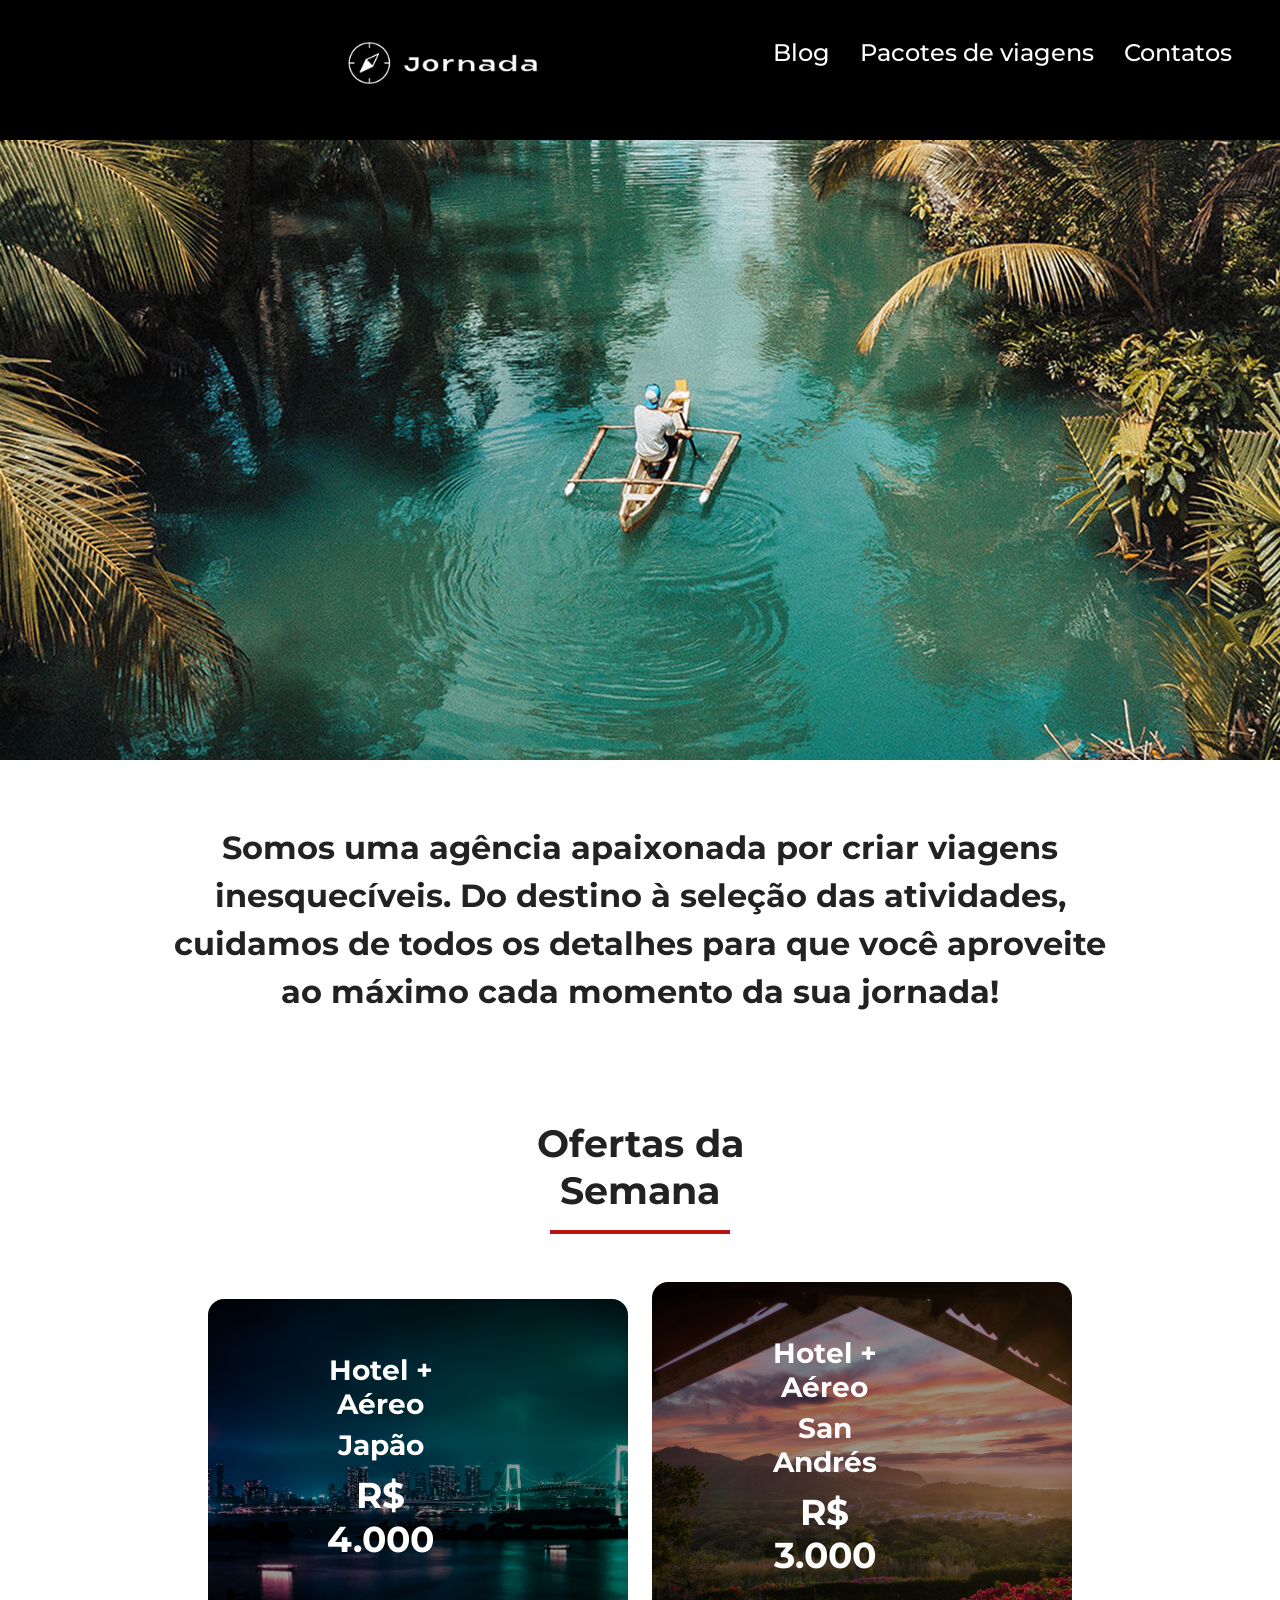
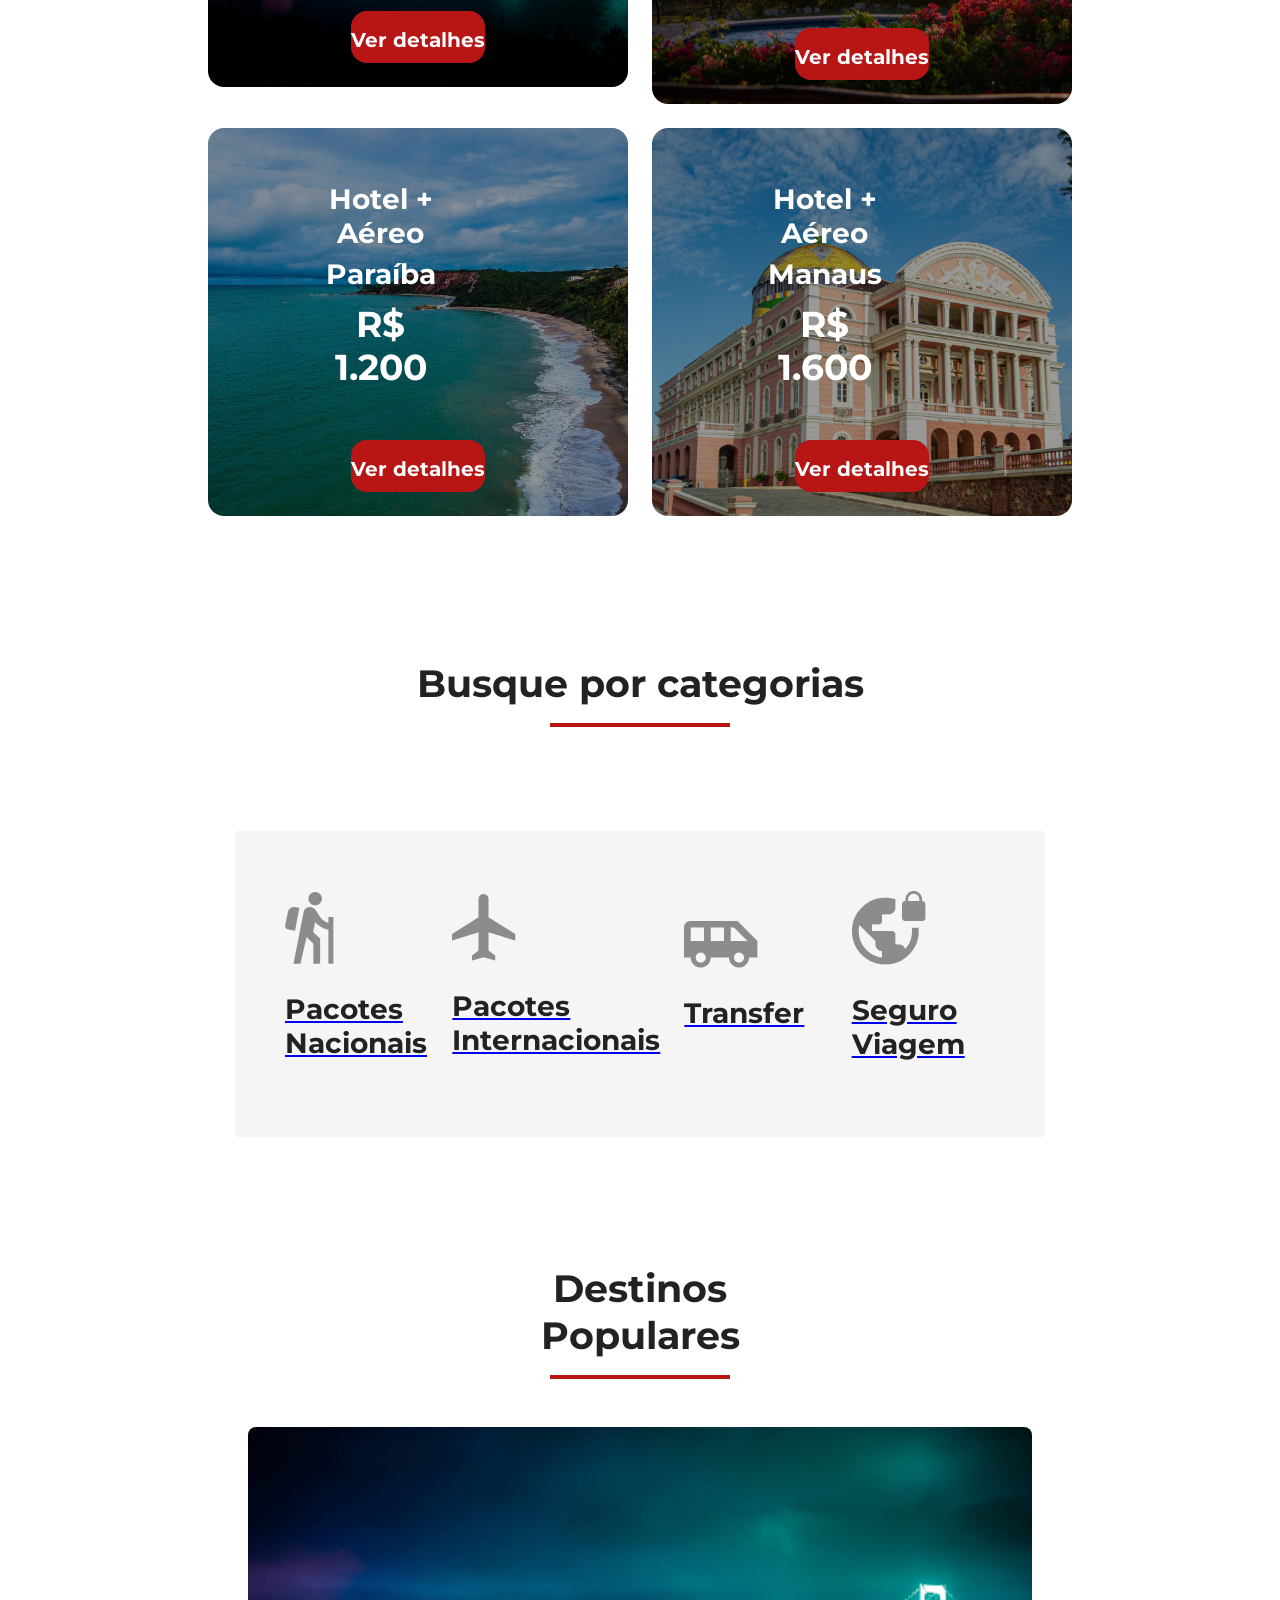
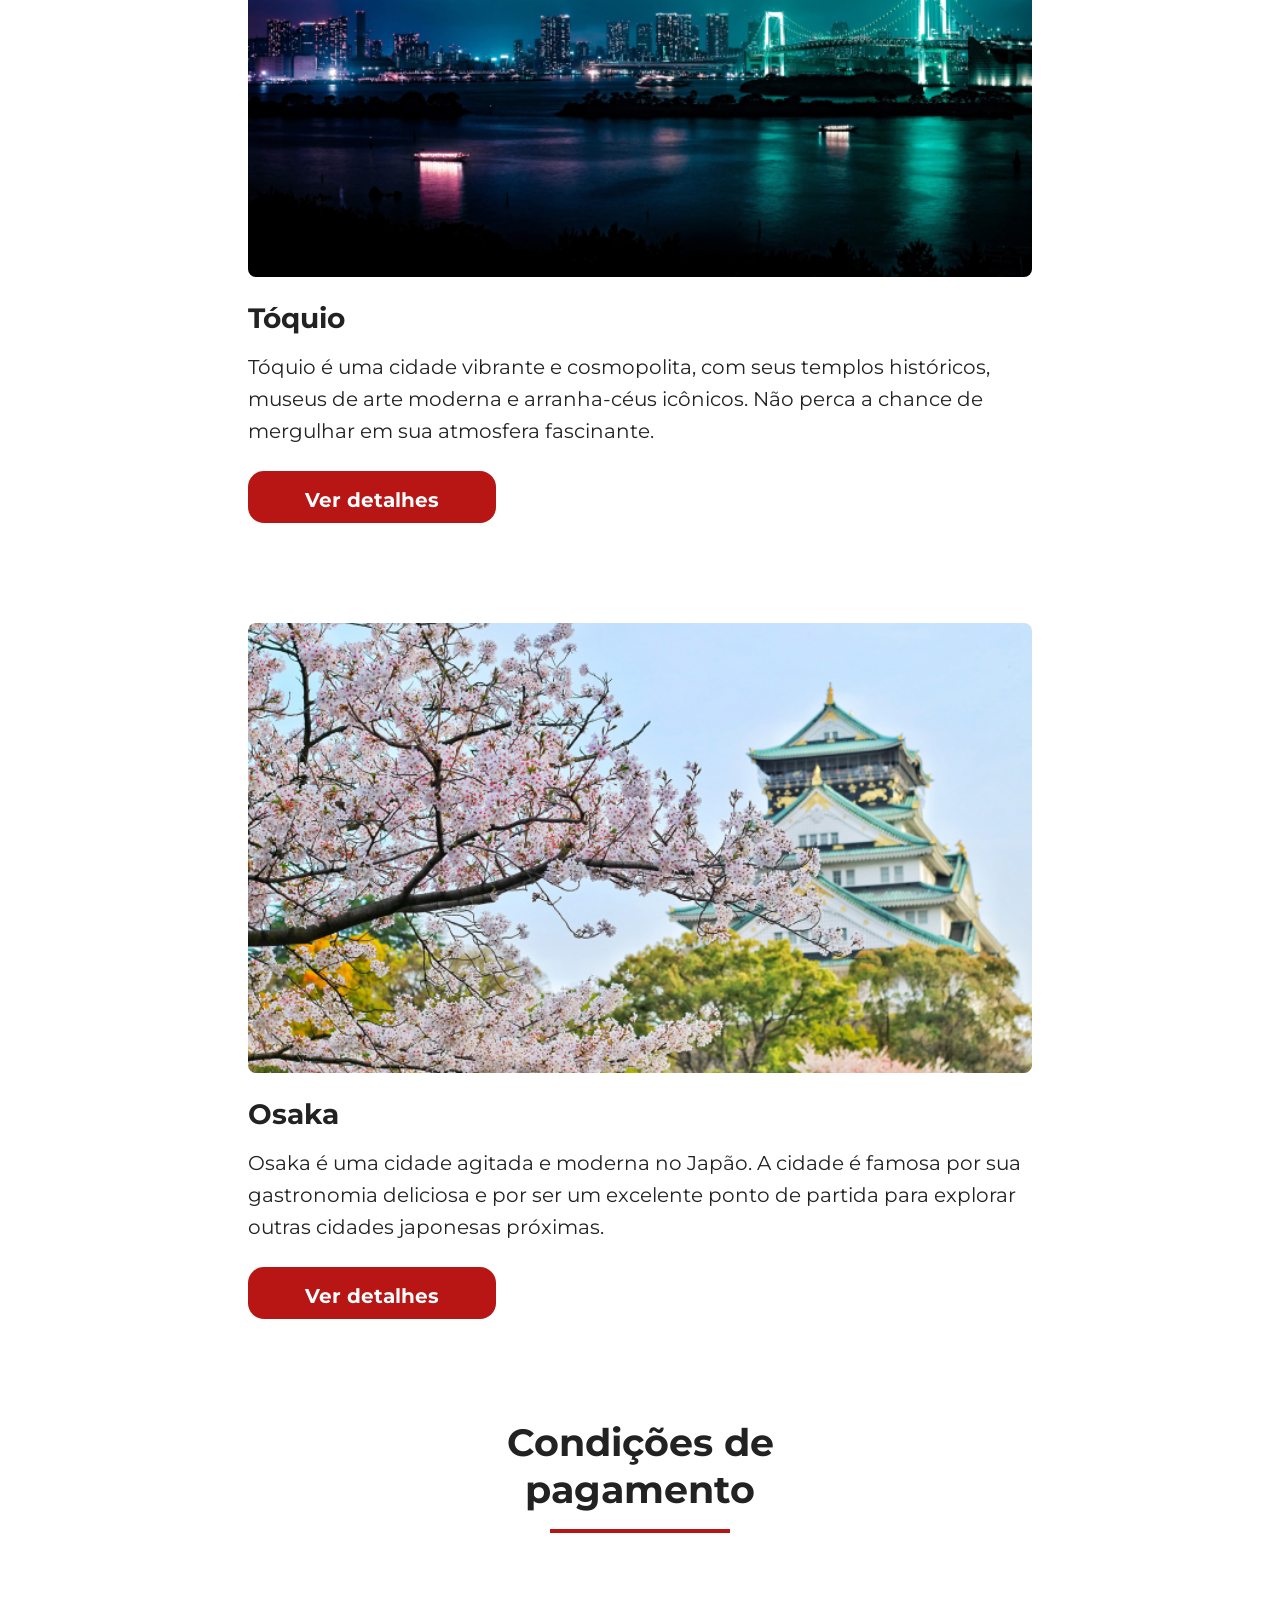
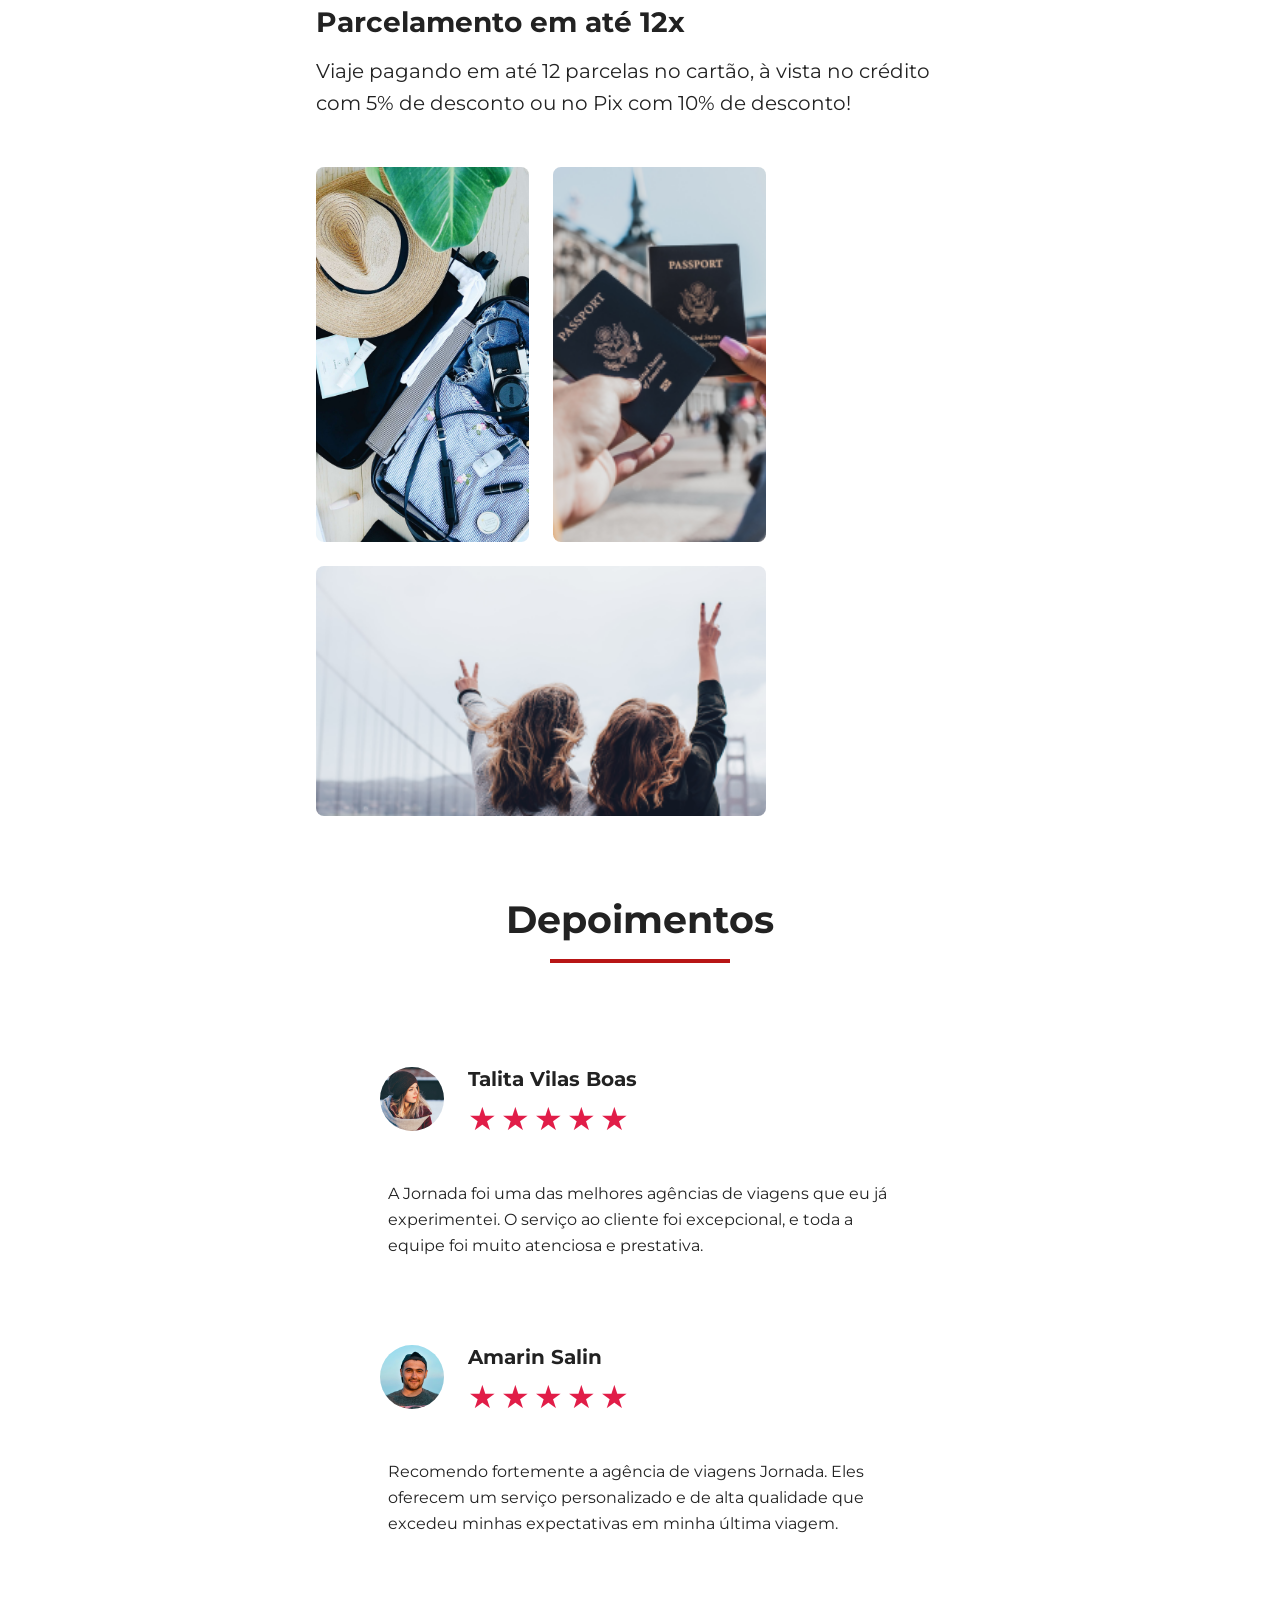
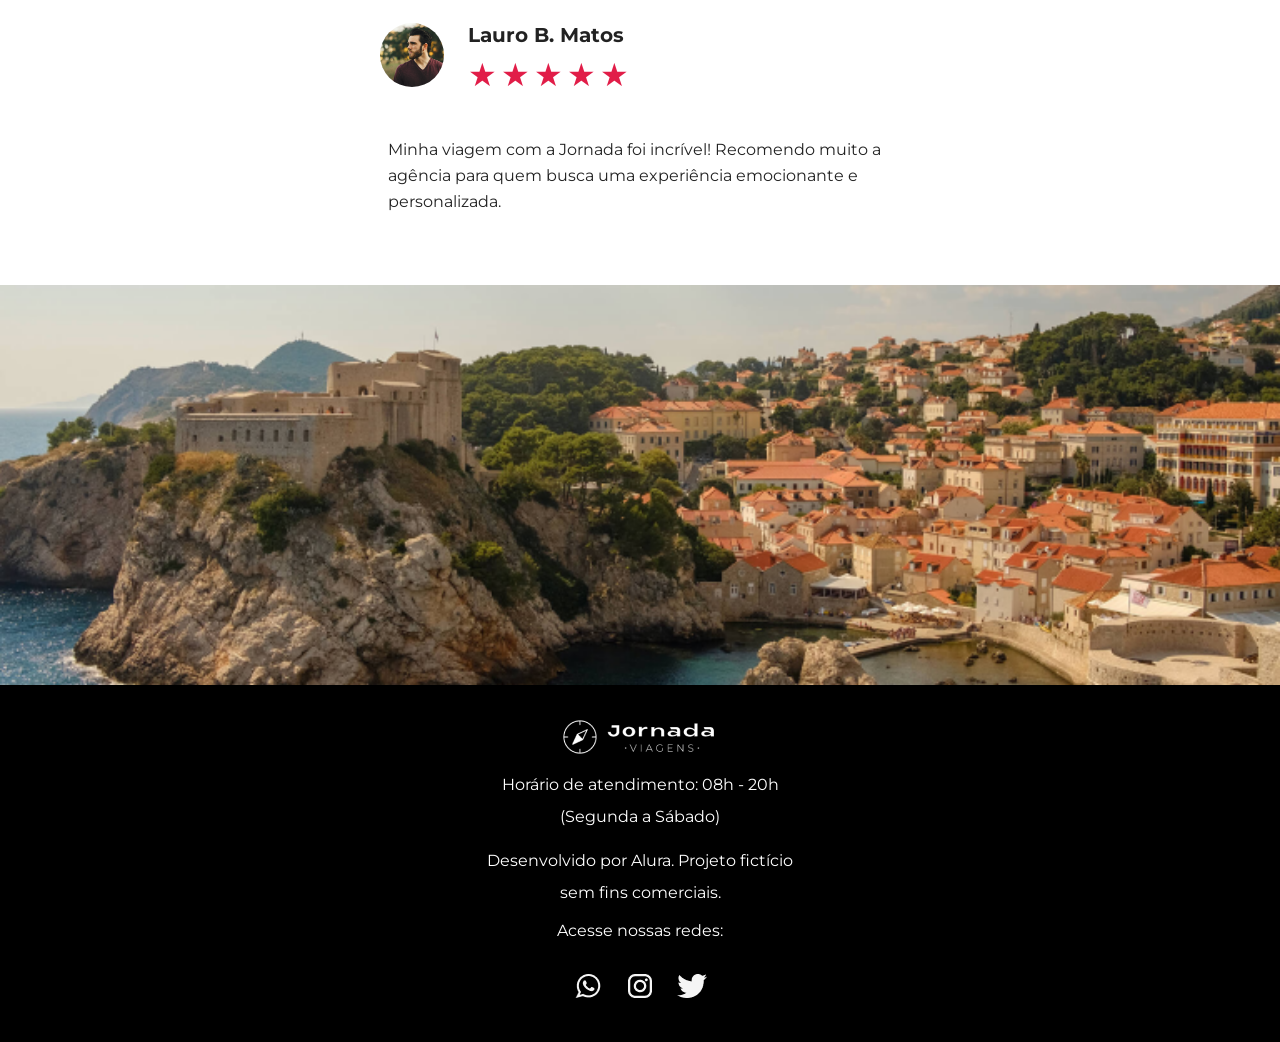
==== commit 31f9533b: "alterações finanis no footer da aplicação" ====
--- a/index.html
+++ b/index.html
@@ -311,30 +311,26 @@
       </div>
     </section>
     <footer>
-      <div class="img-footer">
-        <img src="./css/img/imagem-rodape.png" alt="Imagem de rodapé" />
-      </div>
-
+      <div class="img-footer"></div>
       <div class="content-footer">
         <div class="info-footer">
-          <img
-            src="./css/img/logo-branco.png"
-            alt="Logo da Jornada de Viagens branca"
-          />
+          <img src="./css/img/logo-branco.png" alt="imagem do logo da rodape" />
           <p>
-            Horário de atendimento: 08h - 20h <br />
+            Horário de atendimento: 08h - 20h <br class="linha-quebra" />
             (Segunda a Sábado)
           </p>
           <p>
-            Desenvolvido por Alura. Projeto fictício <br />
+            Desenvolvido por Alura. Projeto fictício <br  class="linha-quebra"/>
             sem fins comerciais.
           </p>
+          <span>Acesse nossas redes:</span>
+             <div class="social-media">
+          <div class="icones-footer"> 
+            <a href="#"><img src="./css/img/whatsapp.png" alt="WhatsApp" /></a>
+            <a href="#"><img src="./css/img/instagran.png" alt="Instagram" /></a>
+            <a href="#"><img src="./css/img/twitter.png" alt="Twitter" /></a>
+          </div>
         </div>
-        <div class="social-media">
-          <p>Acesse nossas redes:</p>
-          <a href="#"><img src="./css/img/whatsapp.png" alt="WhatsApp" /></a>
-          <a href="#"><img src="./css/img/instagran.png" alt="Instagram" /></a>
-          <a href="#"><img src="./css/img/twitter.png" alt="Twitter" /></a>
         </div>
       </div>
     </footer>
--- a/css/style.css
+++ b/css/style.css
@@ -6,4 +6,4 @@
 @import url(destinations.css);
 @import url(payments.css);
 @import url(testimonials.css);
-@import url(footer.css);
+@import url(footer.css);
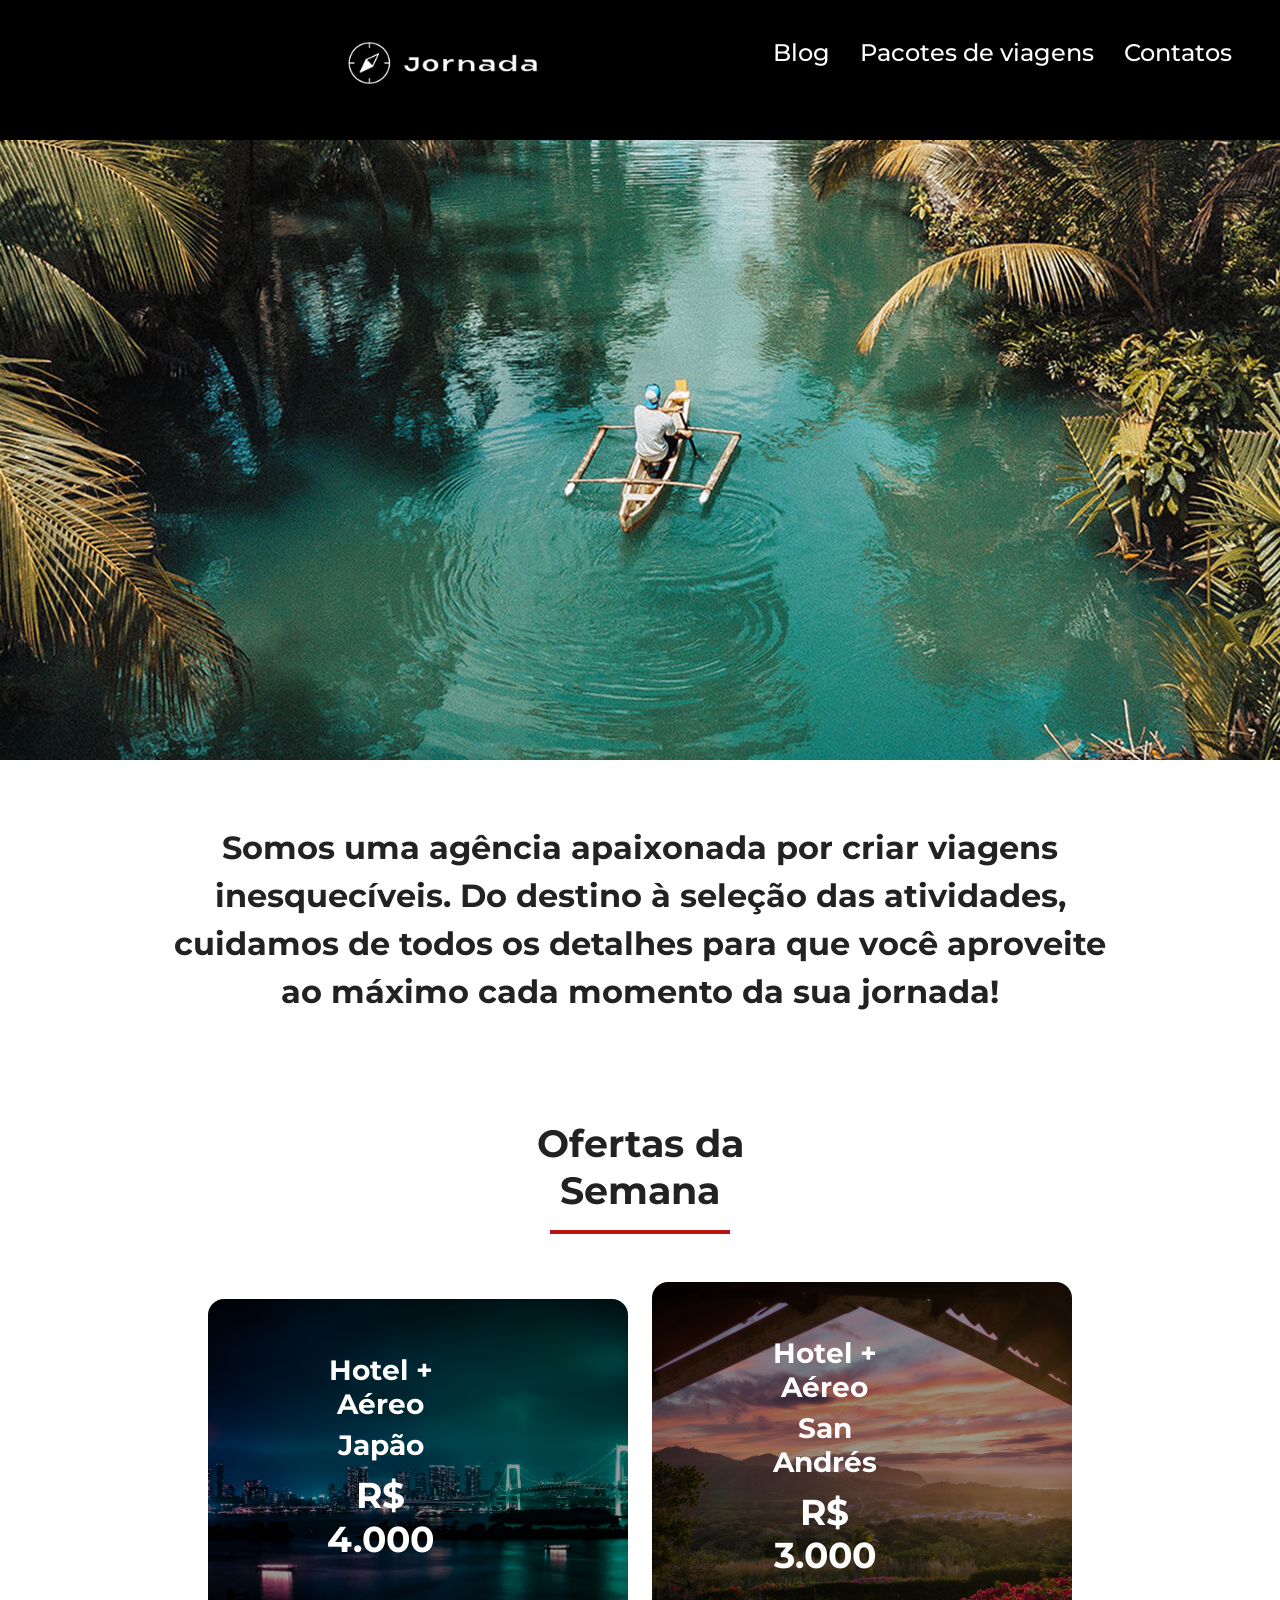
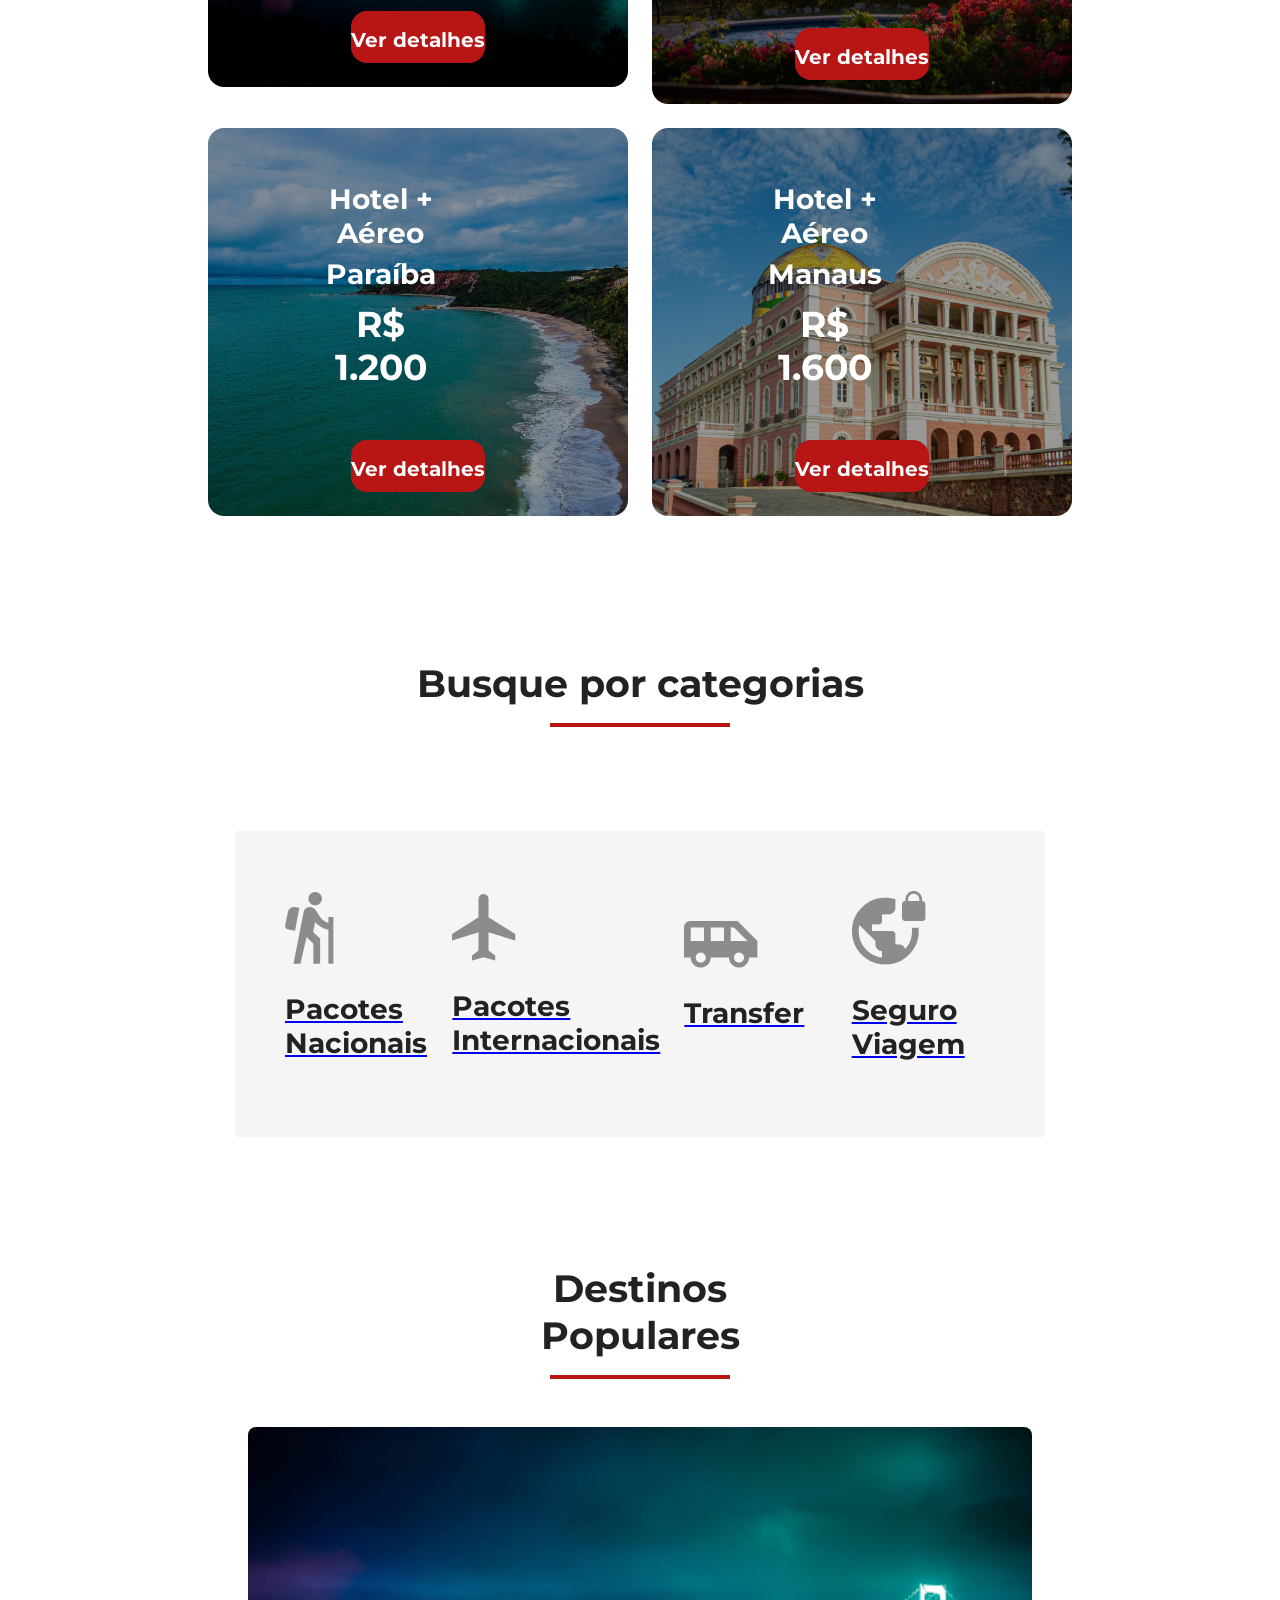
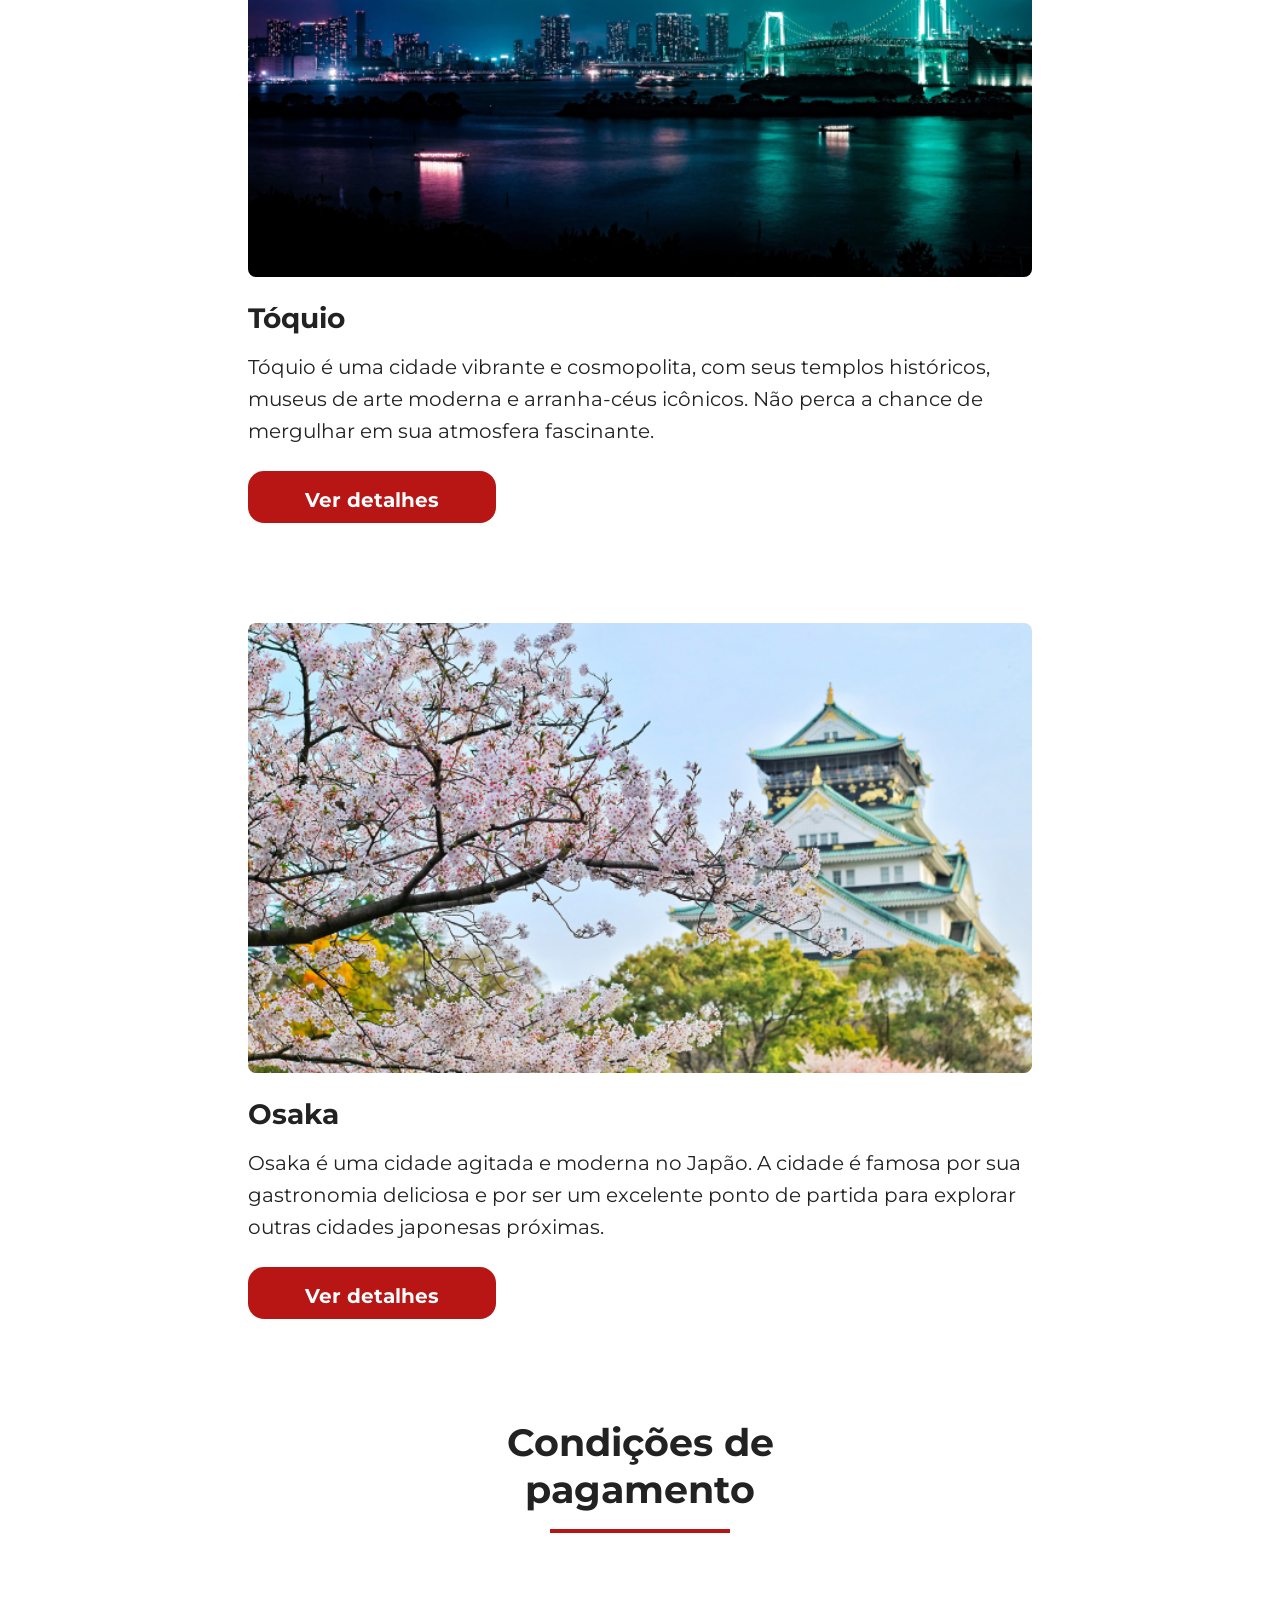
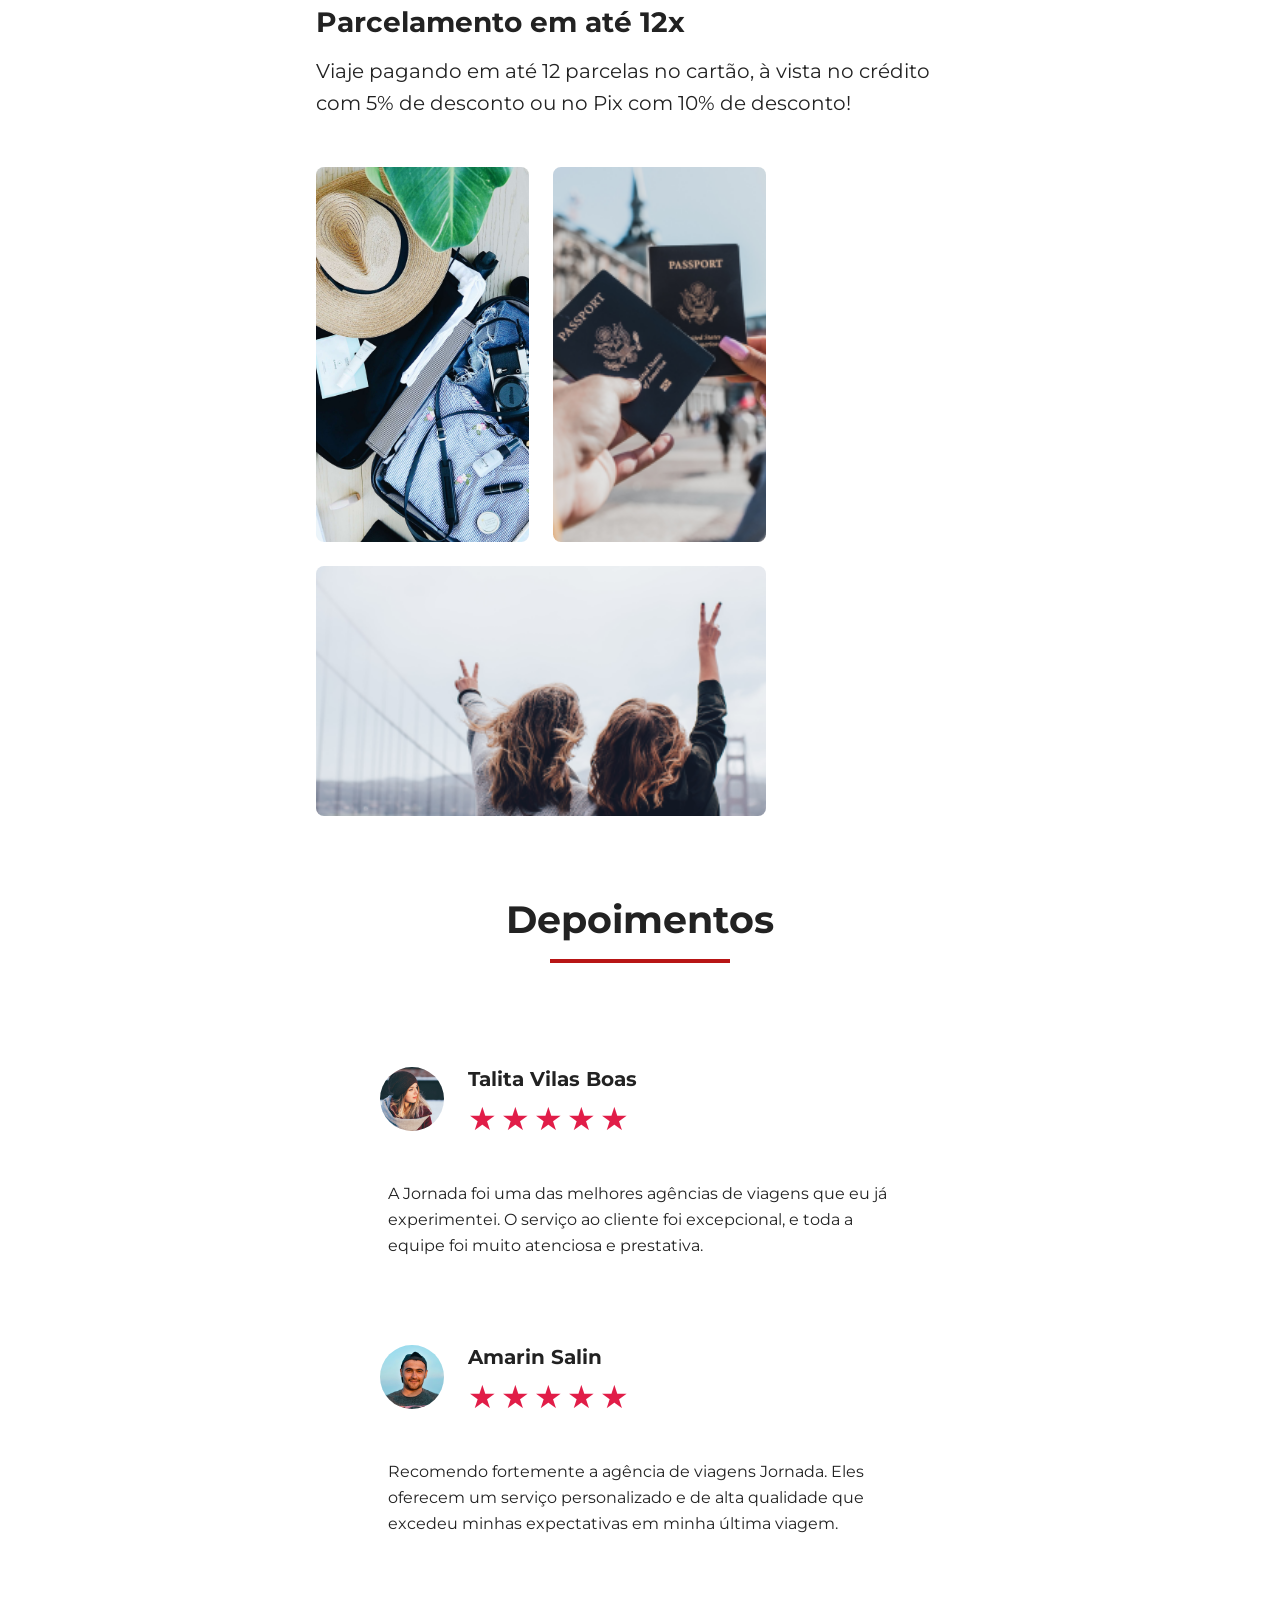
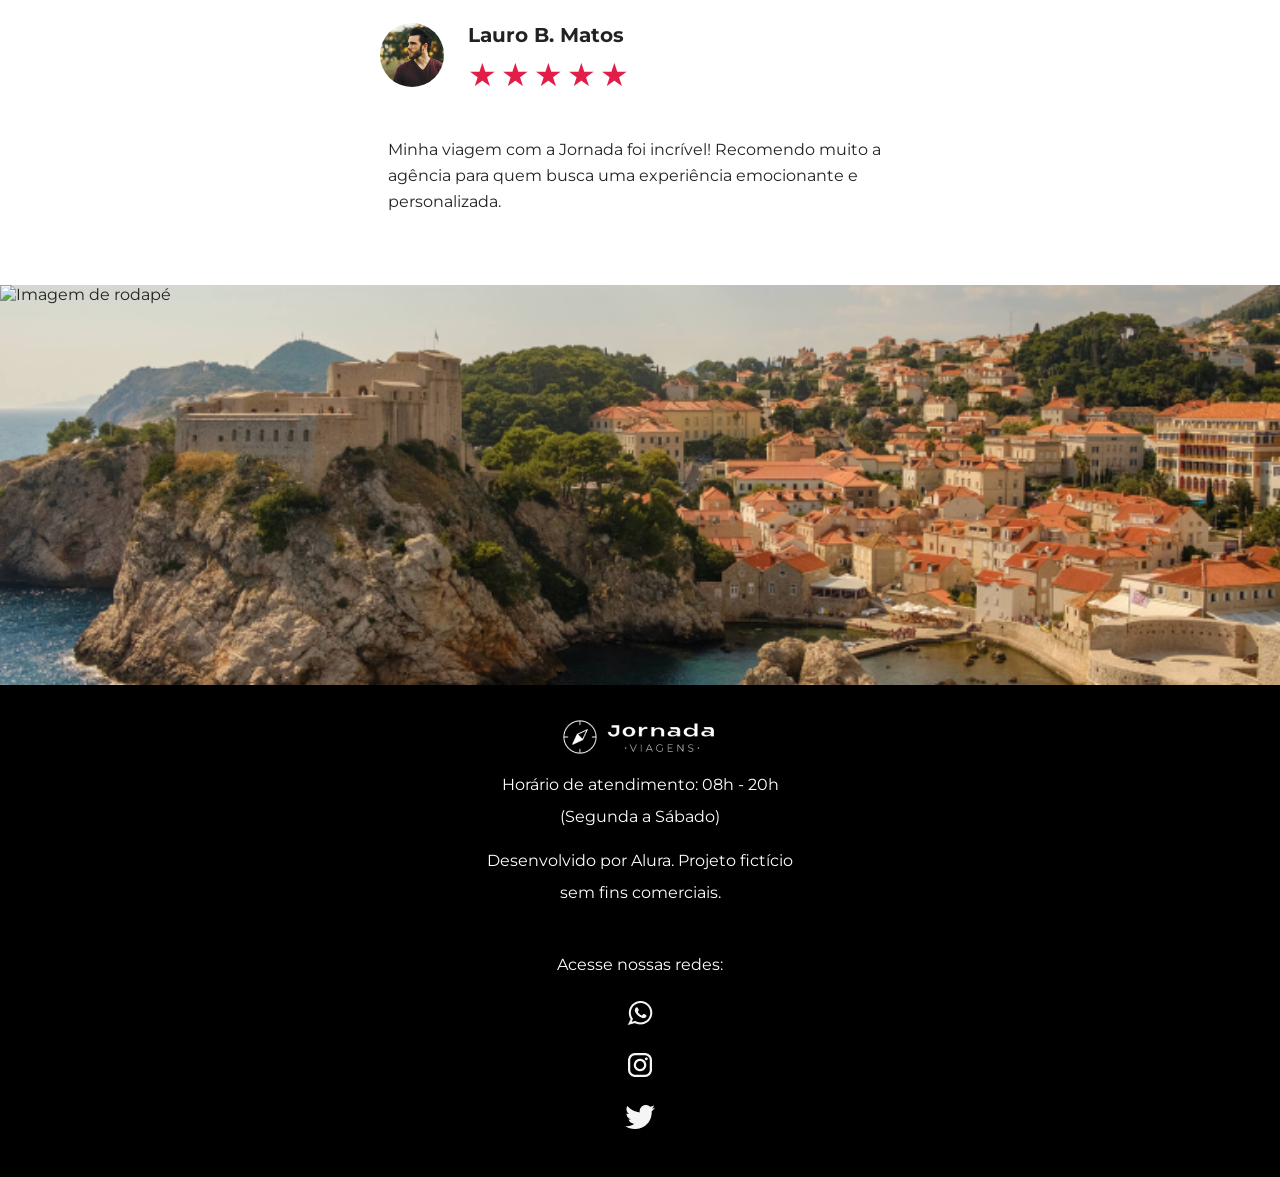
==== commit 2e6ea2dd: "Merge pull request #20 from ALI84CC/feat/testimonial Feat/testimonial" ====
--- a/index.html
+++ b/index.html
@@ -311,26 +311,30 @@
       </div>
     </section>
     <footer>
-      <div class="img-footer"></div>
+      <div class="img-footer">
+        <img src="./css/img/imagem-rodape.png" alt="Imagem de rodapé" />
+      </div>
+
       <div class="content-footer">
         <div class="info-footer">
-          <img src="./css/img/logo-branco.png" alt="imagem do logo da rodape" />
+          <img
+            src="./css/img/logo-branco.png"
+            alt="Logo da Jornada de Viagens branca"
+          />
           <p>
-            Horário de atendimento: 08h - 20h <br class="linha-quebra" />
+            Horário de atendimento: 08h - 20h <br />
             (Segunda a Sábado)
           </p>
           <p>
-            Desenvolvido por Alura. Projeto fictício <br  class="linha-quebra"/>
+            Desenvolvido por Alura. Projeto fictício <br />
             sem fins comerciais.
           </p>
-          <span>Acesse nossas redes:</span>
-             <div class="social-media">
-          <div class="icones-footer"> 
-            <a href="#"><img src="./css/img/whatsapp.png" alt="WhatsApp" /></a>
-            <a href="#"><img src="./css/img/instagran.png" alt="Instagram" /></a>
-            <a href="#"><img src="./css/img/twitter.png" alt="Twitter" /></a>
-          </div>
         </div>
+        <div class="social-media">
+          <p>Acesse nossas redes:</p>
+          <a href="#"><img src="./css/img/whatsapp.png" alt="WhatsApp" /></a>
+          <a href="#"><img src="./css/img/instagran.png" alt="Instagram" /></a>
+          <a href="#"><img src="./css/img/twitter.png" alt="Twitter" /></a>
         </div>
       </div>
     </footer>
--- a/css/style.css
+++ b/css/style.css
@@ -6,4 +6,4 @@
 @import url(destinations.css);
 @import url(payments.css);
 @import url(testimonials.css);
-@import url(footer.css);+@import url(footer.css);
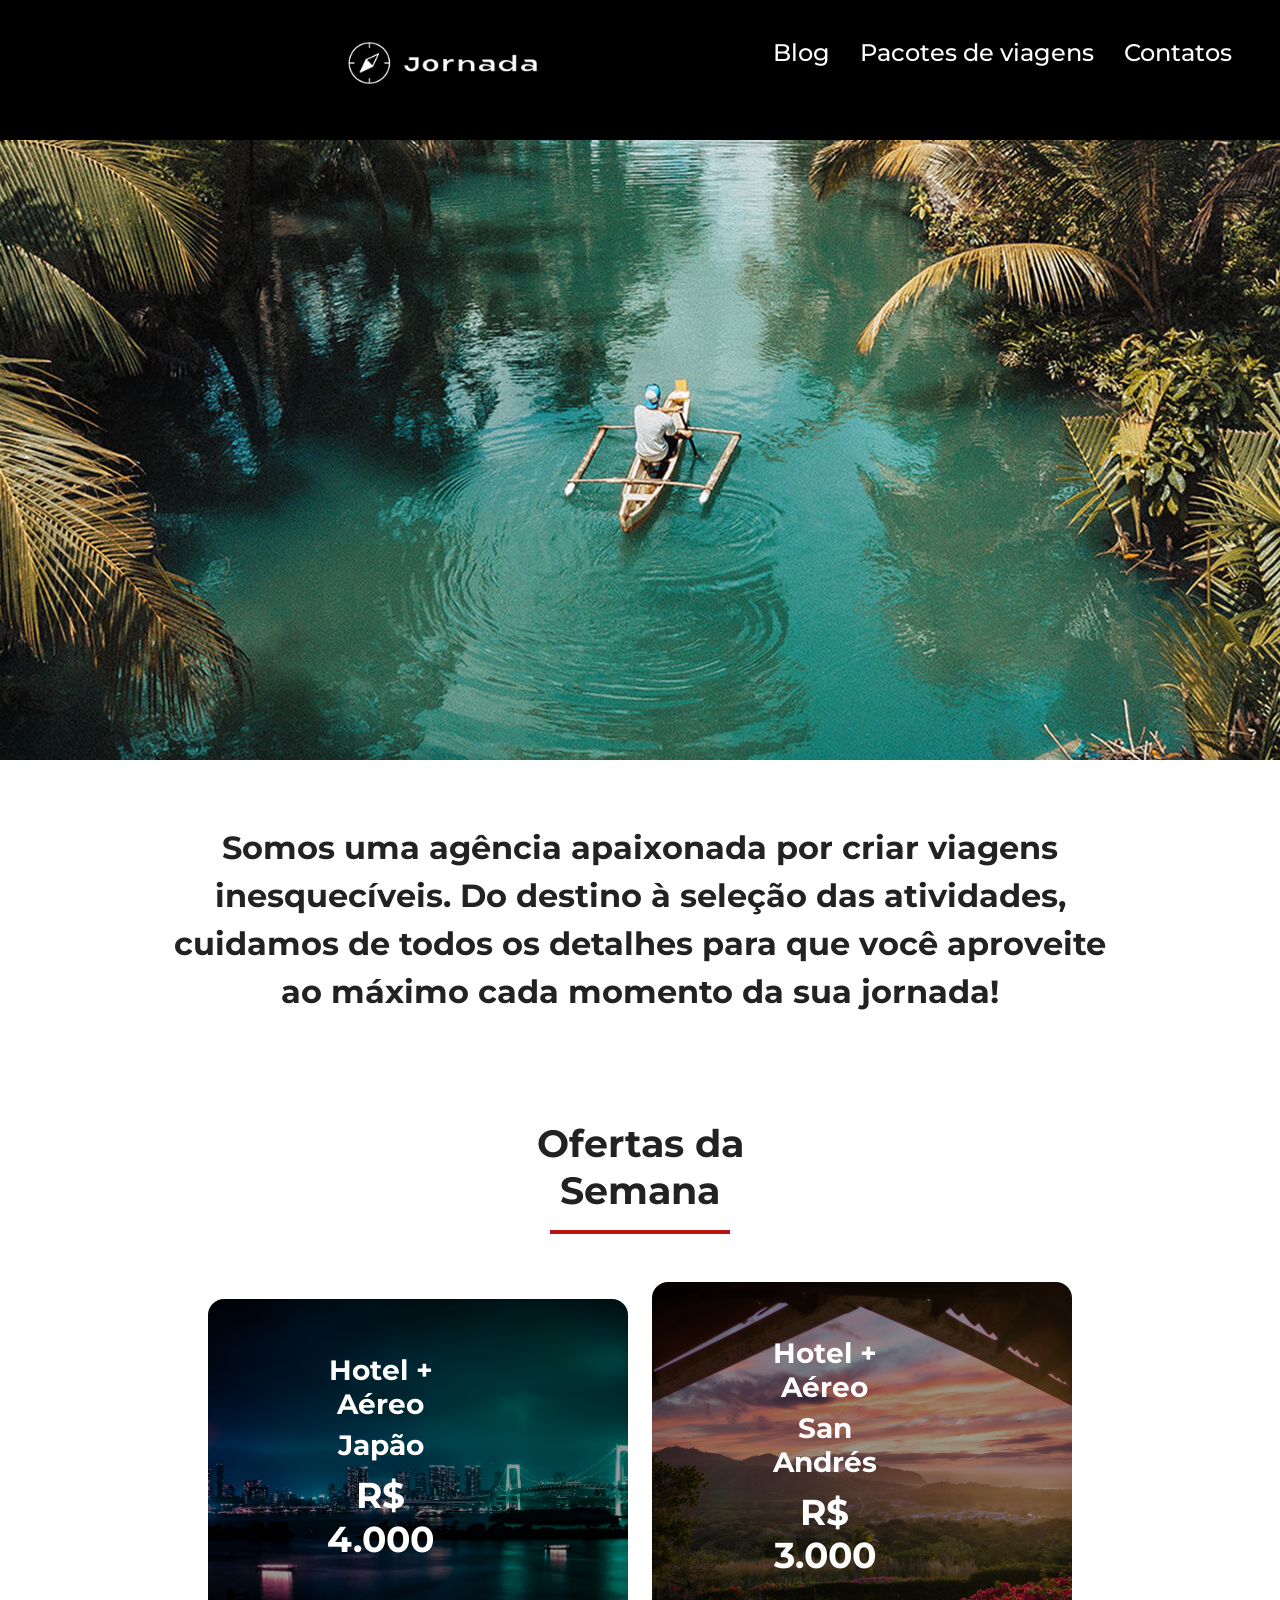
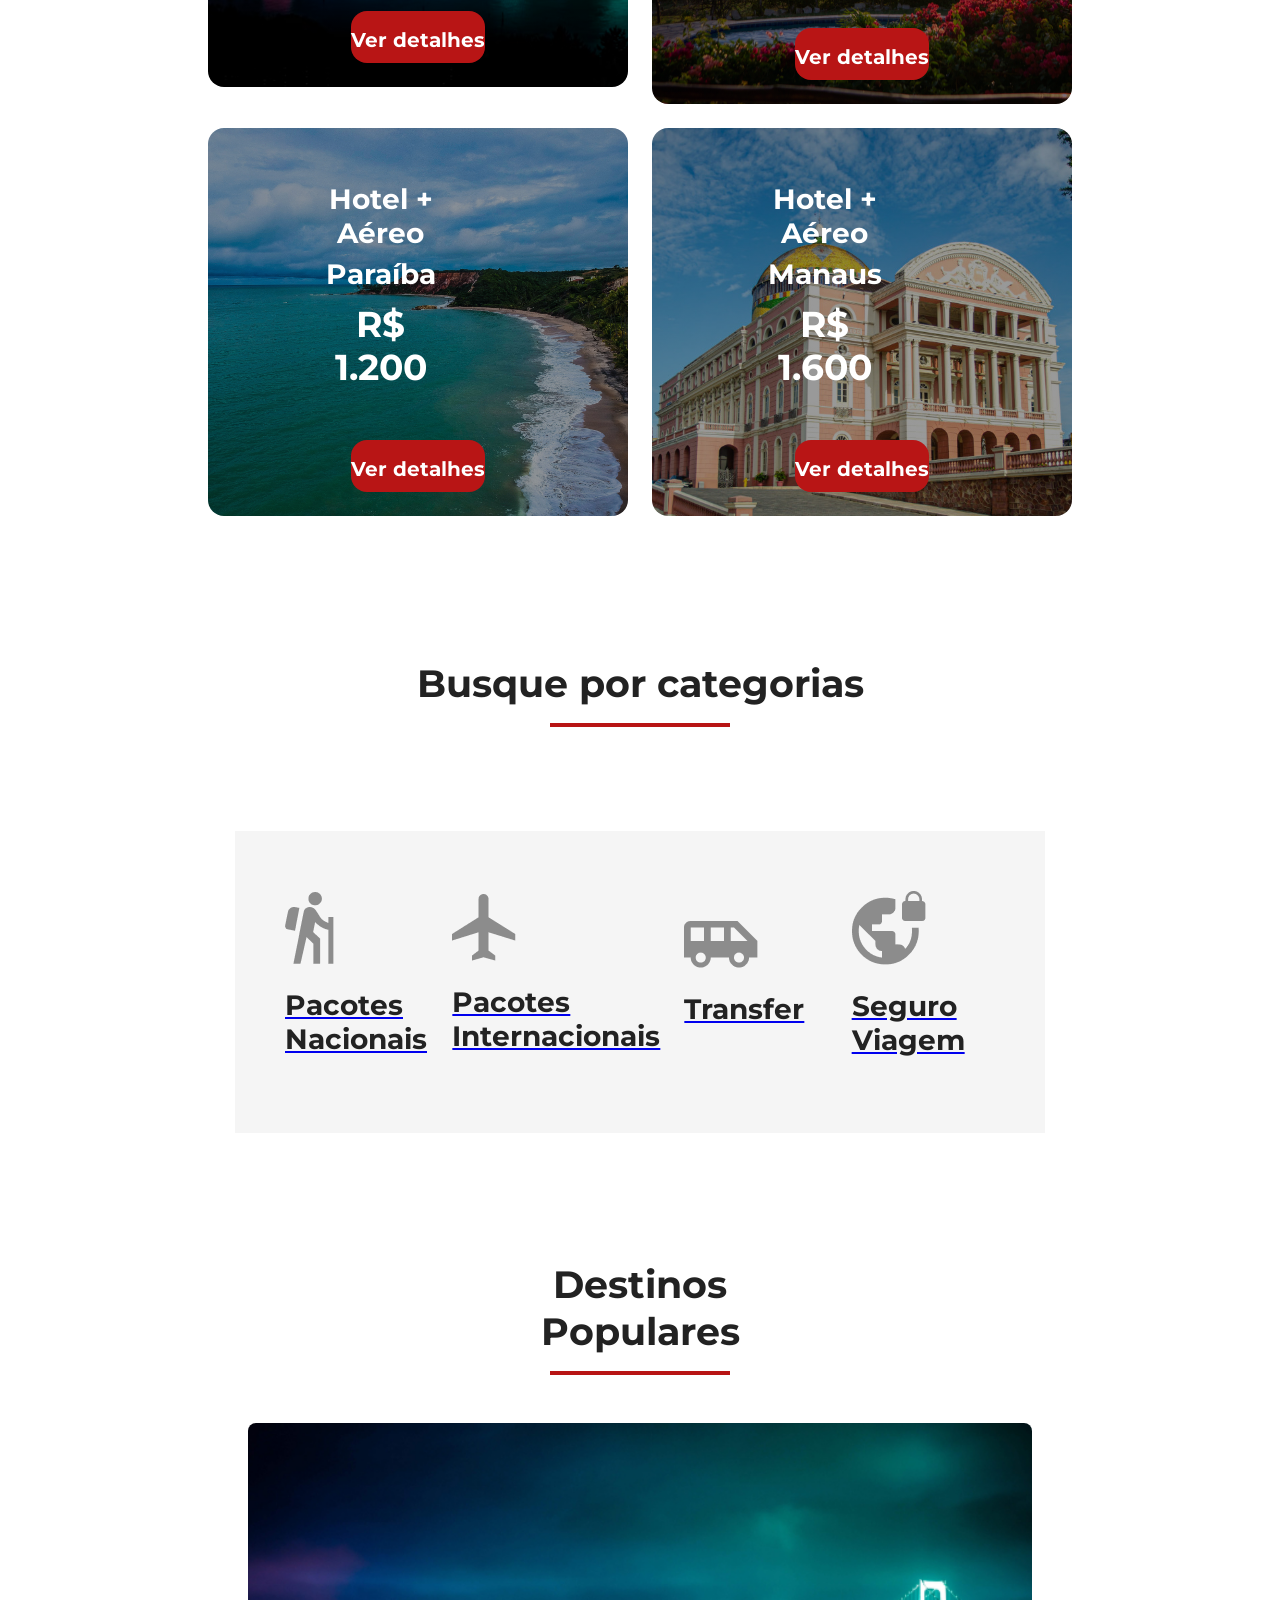
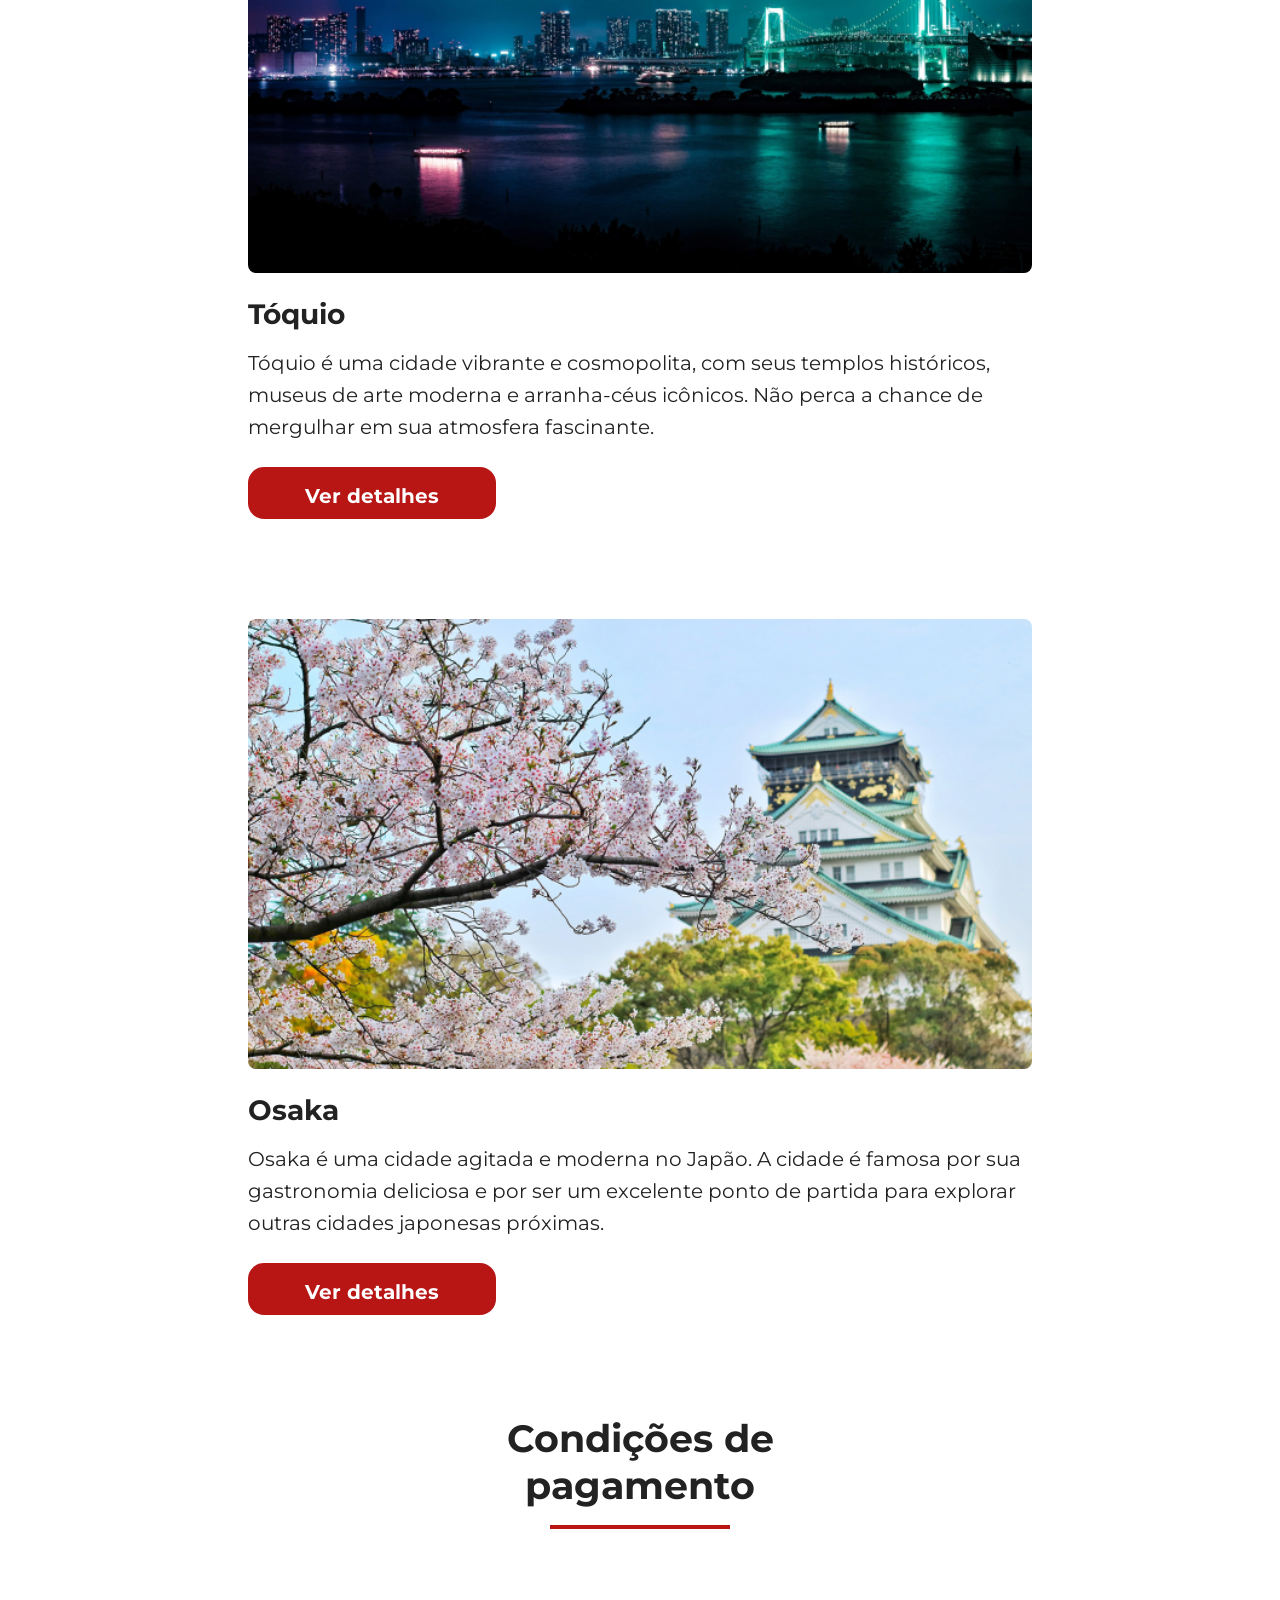
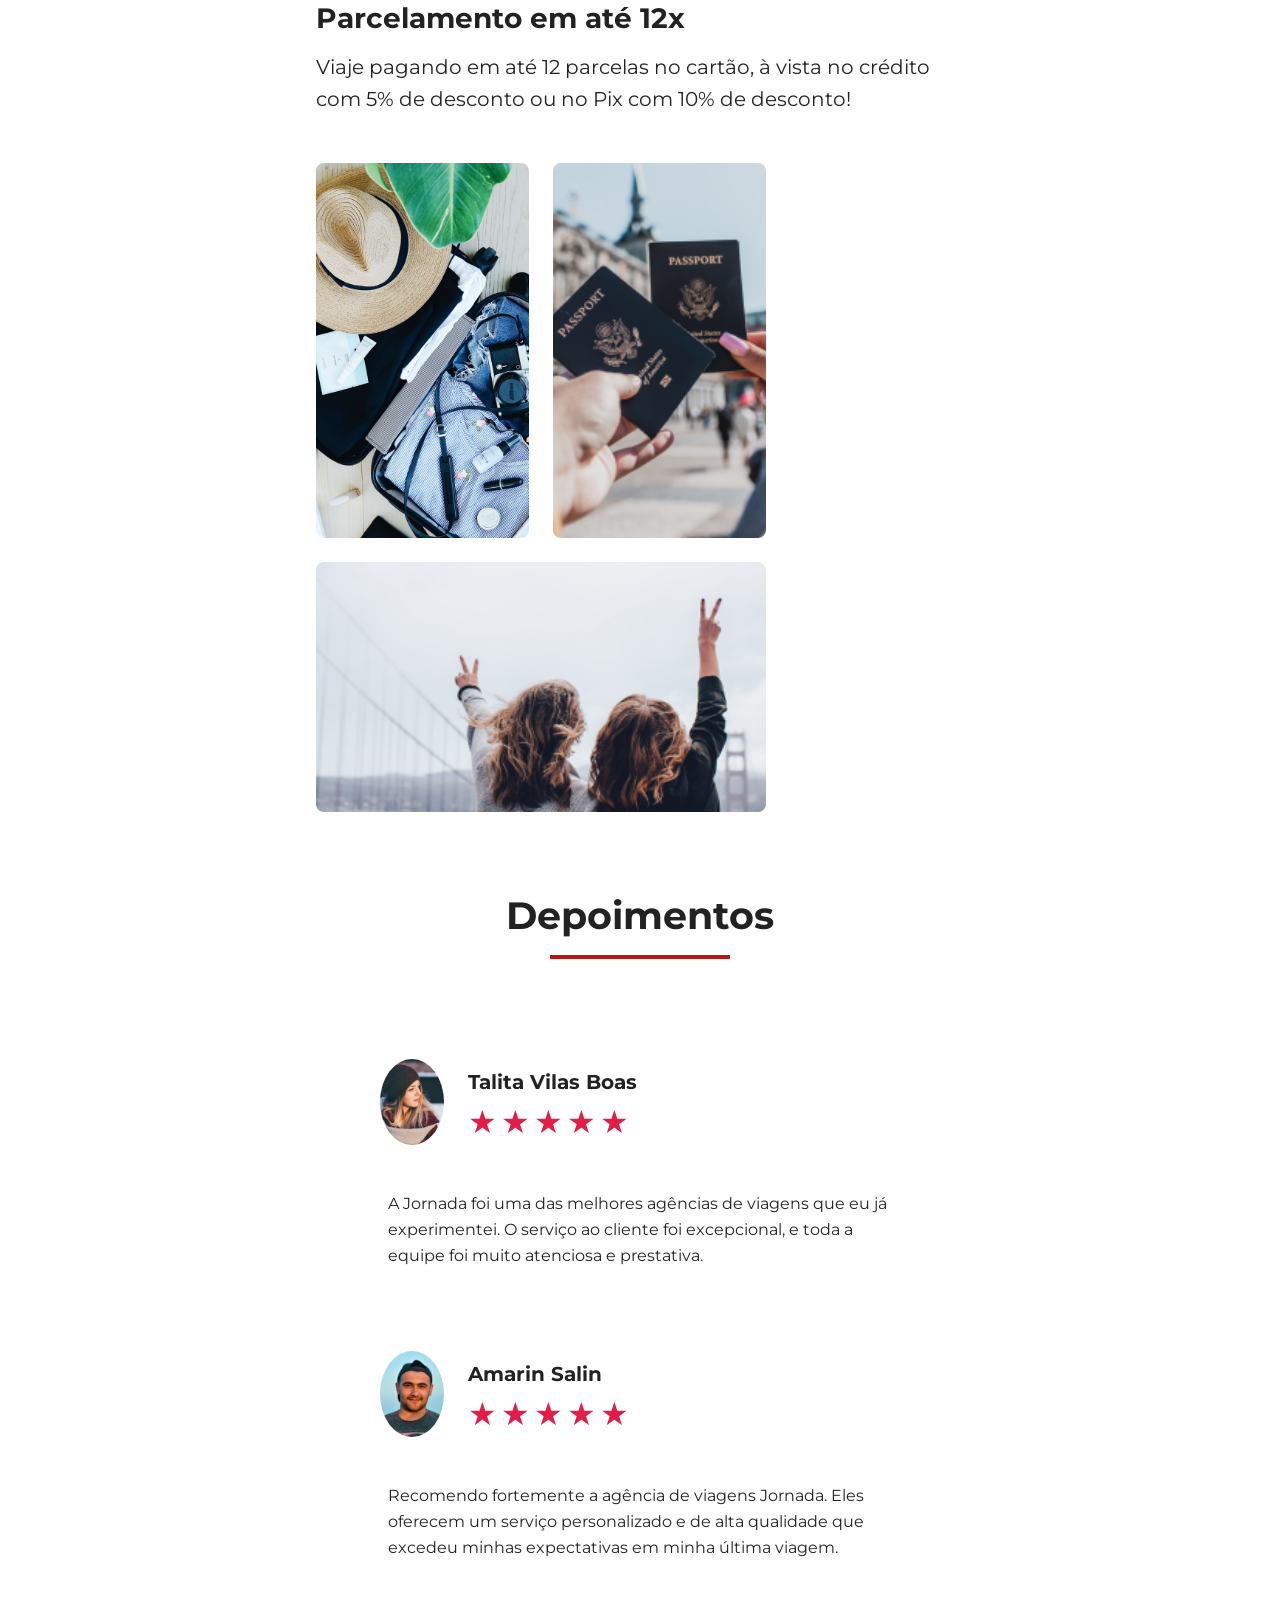
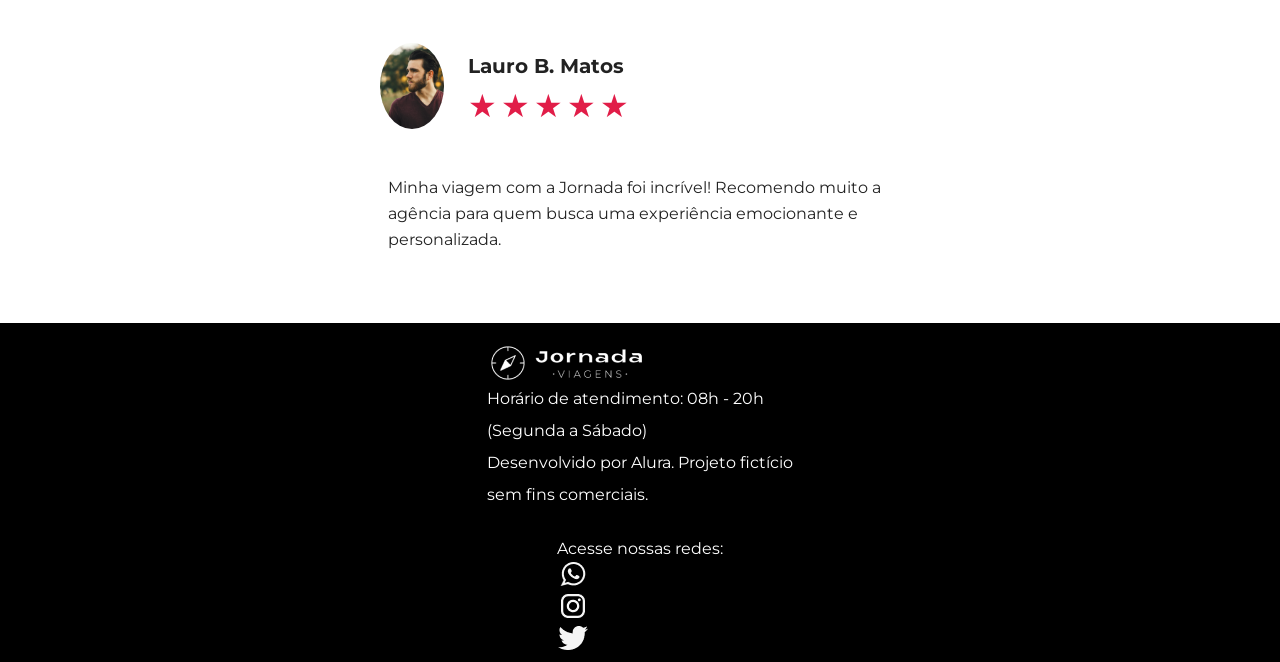
==== commit 37b4d62c: "fix: resolução de conflitos no testimonials e footer" ====
--- a/index.html
+++ b/index.html
@@ -312,7 +312,6 @@
     </section>
     <footer>
       <div class="img-footer">
-        <img src="./css/img/imagem-rodape.png" alt="Imagem de rodapé" />
       </div>
 
       <div class="content-footer">
--- a/css/style.css
+++ b/css/style.css
@@ -5,5 +5,5 @@
 @import url(categoria.css);
 @import url(destinations.css);
 @import url(payments.css);
-@import url(testimonials.css);
+@import url(testimonial.css);
 @import url(footer.css);
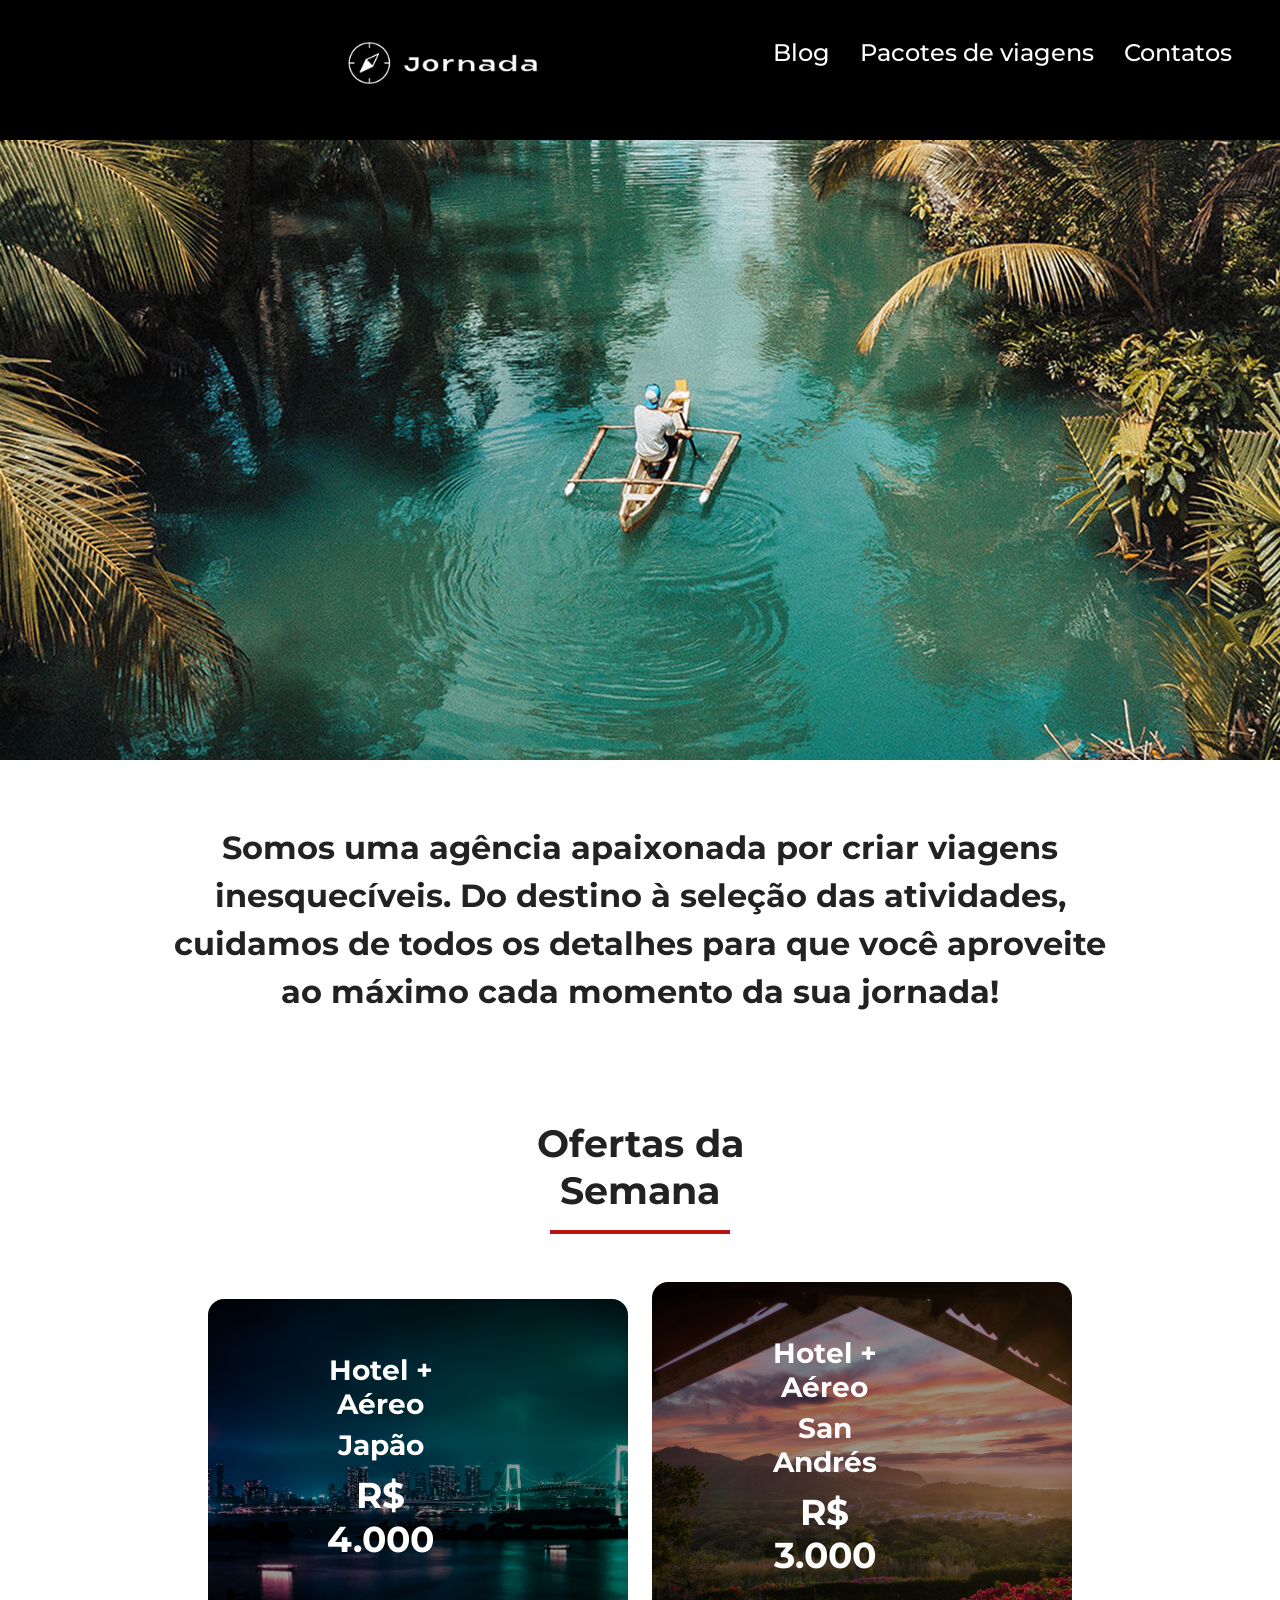
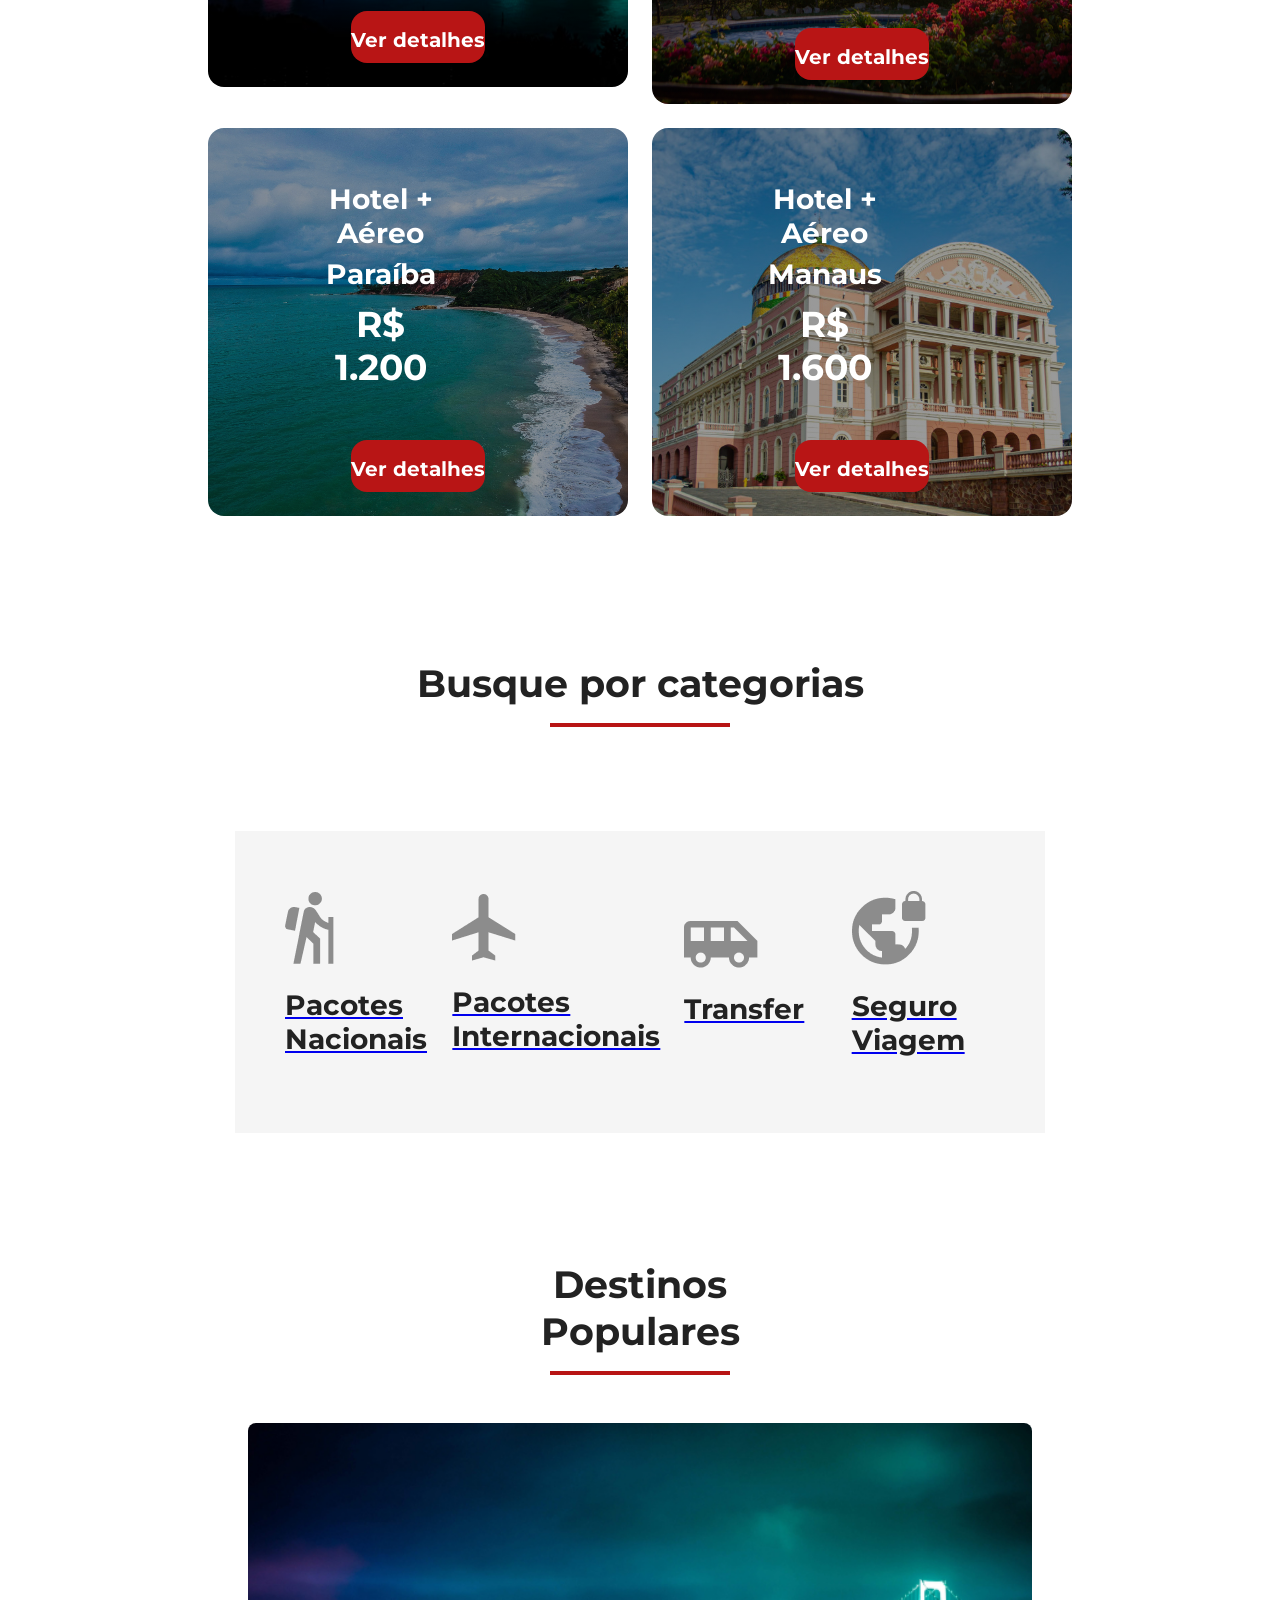
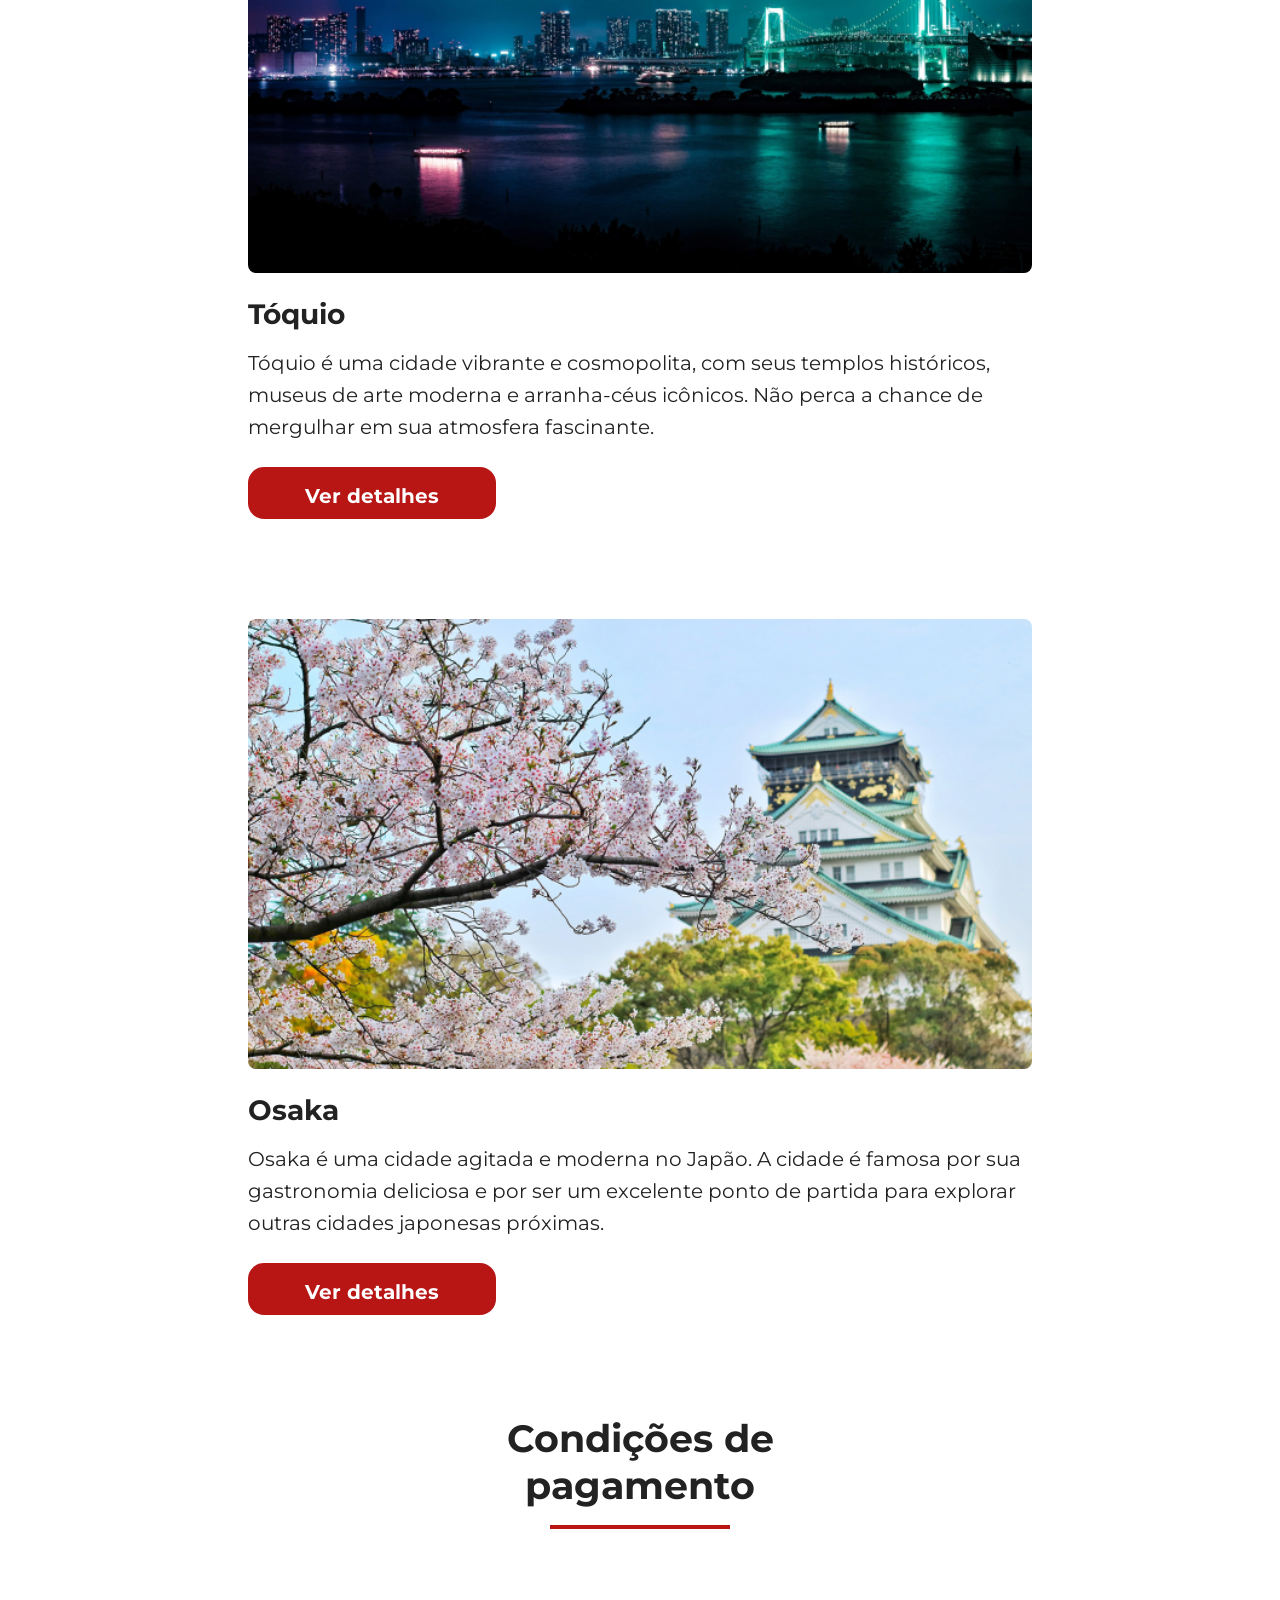
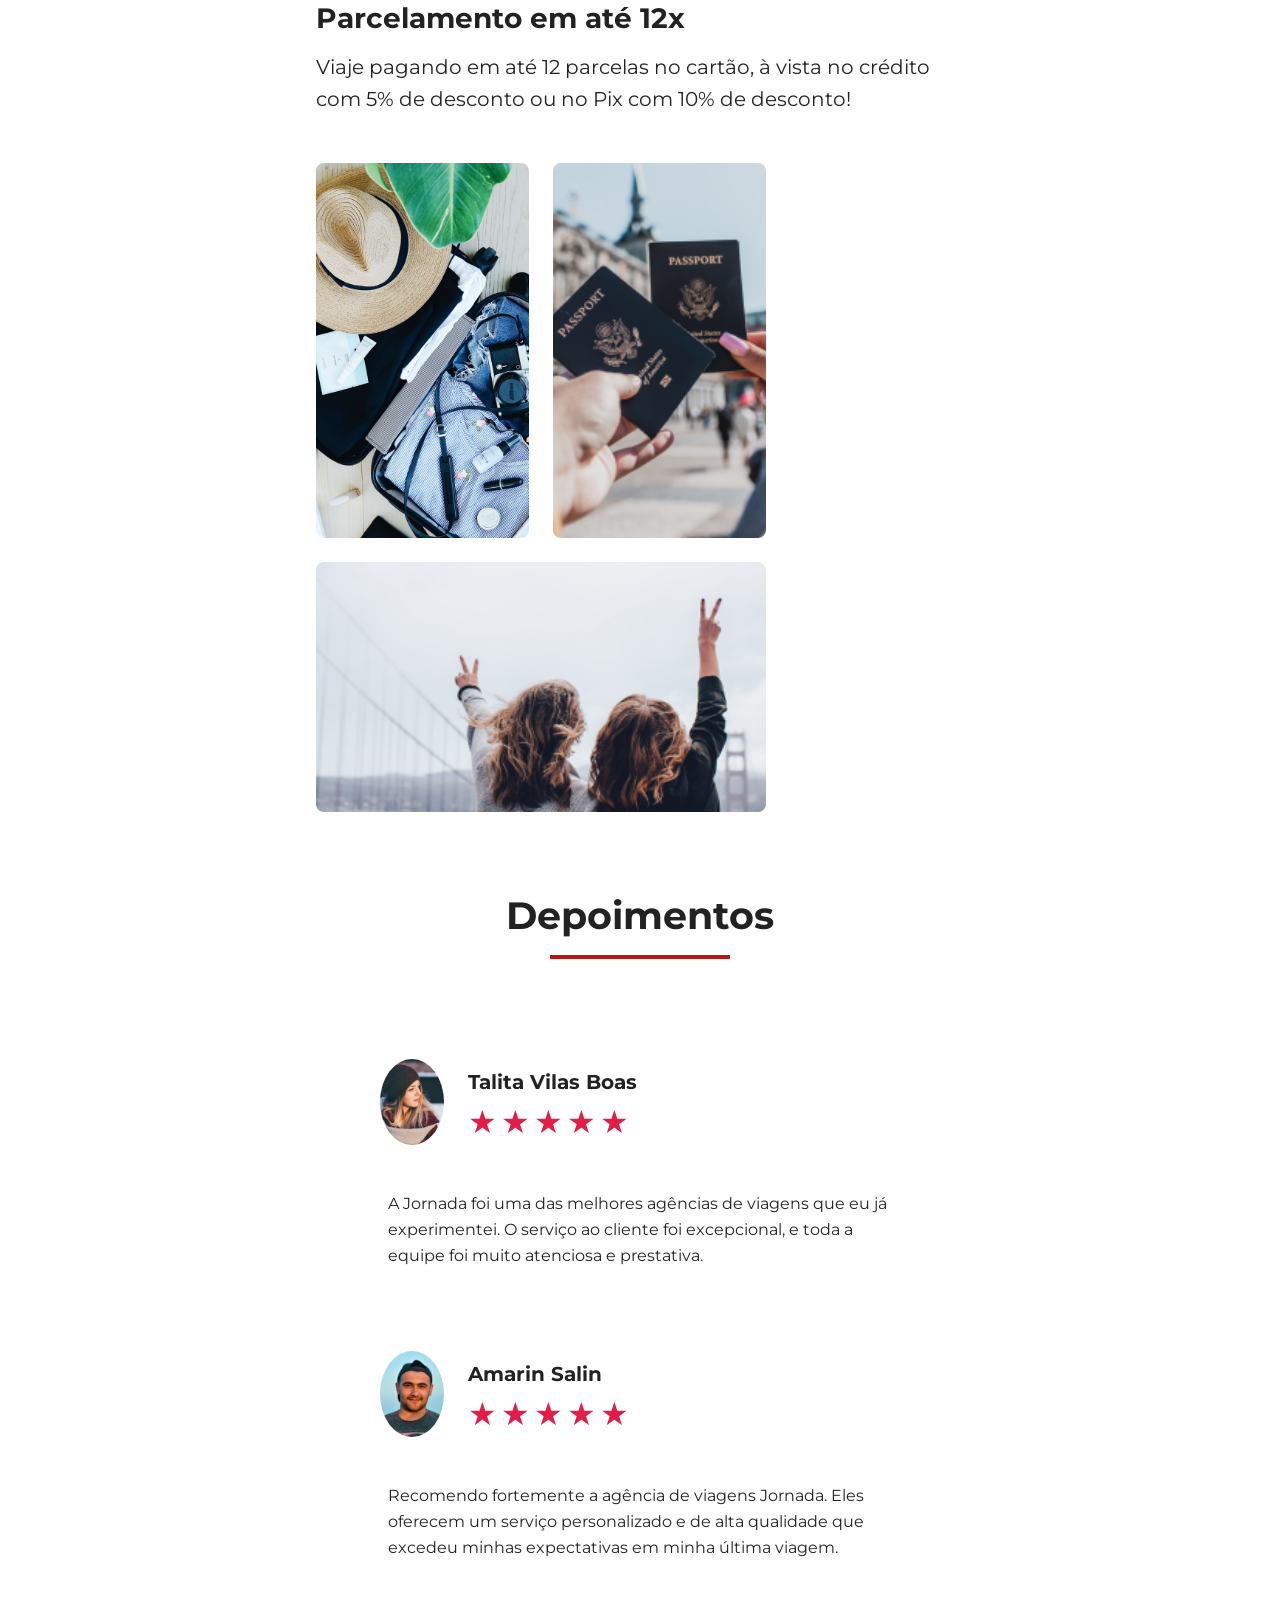
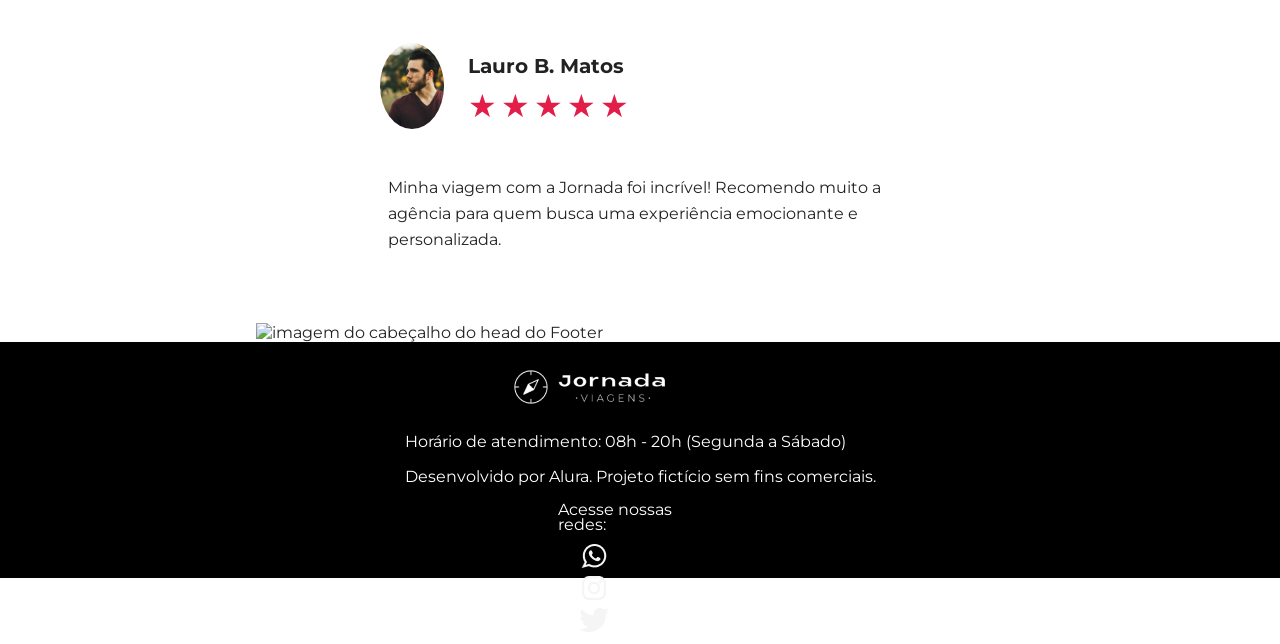
==== commit 9c69d548: "fix: estruturação do footer da pagina" ====
--- a/index.html
+++ b/index.html
@@ -312,28 +312,32 @@
     </section>
     <footer>
       <div class="img-footer">
+        <img src="./css/img/imagem-rodape.png" alt="imagem do cabeçalho do head do Footer" />
       </div>
 
       <div class="content-footer">
-        <div class="info-footer">
+        <div >
           <img
+            class="texto-footer "
             src="./css/img/logo-branco.png"
             alt="Logo da Jornada de Viagens branca"
           />
-          <p>
-            Horário de atendimento: 08h - 20h <br />
+          <p class="texto-footer">
+            Horário de atendimento: 08h - 20h 
             (Segunda a Sábado)
           </p>
-          <p>
-            Desenvolvido por Alura. Projeto fictício <br />
+          <p class="texto-footer">
+            Desenvolvido por Alura. Projeto fictício 
             sem fins comerciais.
           </p>
         </div>
-        <div class="social-media">
+        <div class="content-social">
           <p>Acesse nossas redes:</p>
-          <a href="#"><img src="./css/img/whatsapp.png" alt="WhatsApp" /></a>
-          <a href="#"><img src="./css/img/instagran.png" alt="Instagram" /></a>
-          <a href="#"><img src="./css/img/twitter.png" alt="Twitter" /></a>
+          <div class="social-media">
+            <a href="#"><img src="./css/img/whatsapp.png" alt="WhatsApp" /></a>
+            <a href="#"><img src="./css/img/instagran.png" alt="Instagram" /></a>
+            <a href="#"><img src="./css/img/twitter.png" alt="Twitter" /></a>
+          </div>
         </div>
       </div>
     </footer>
